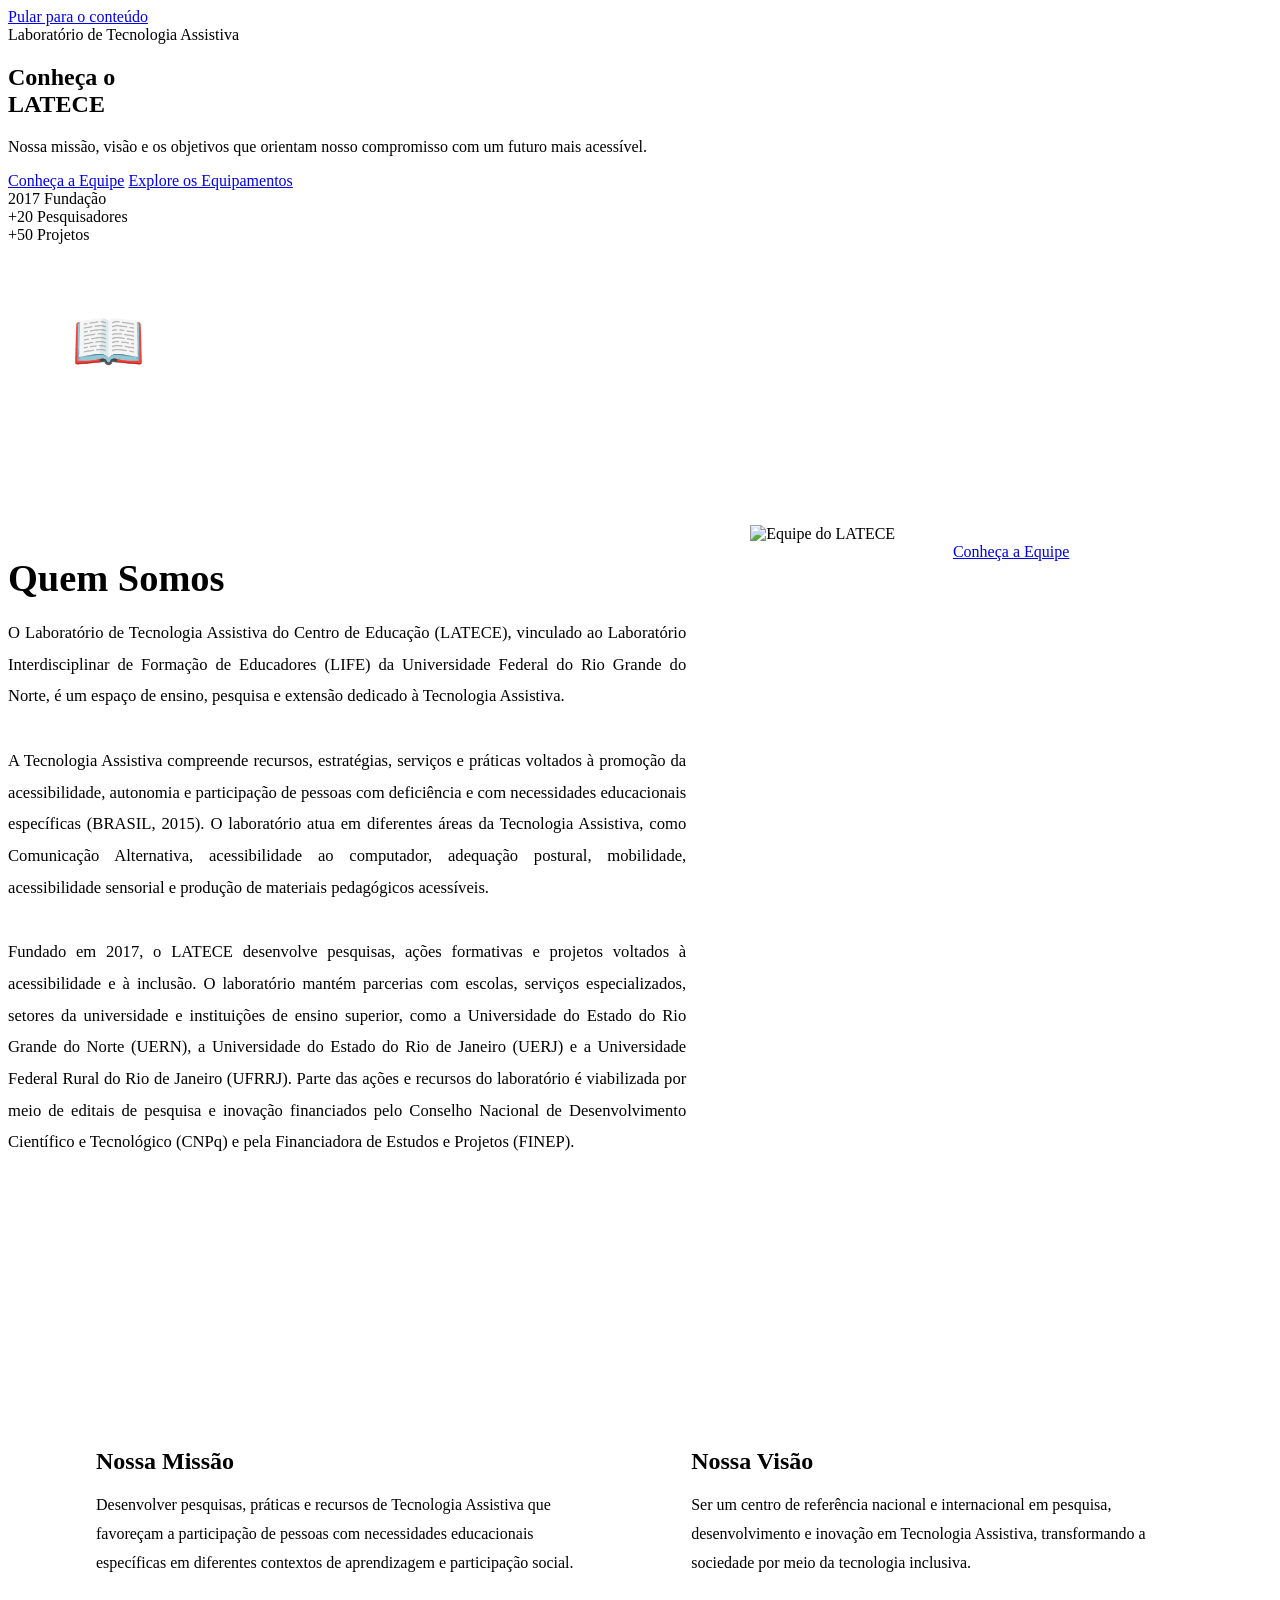
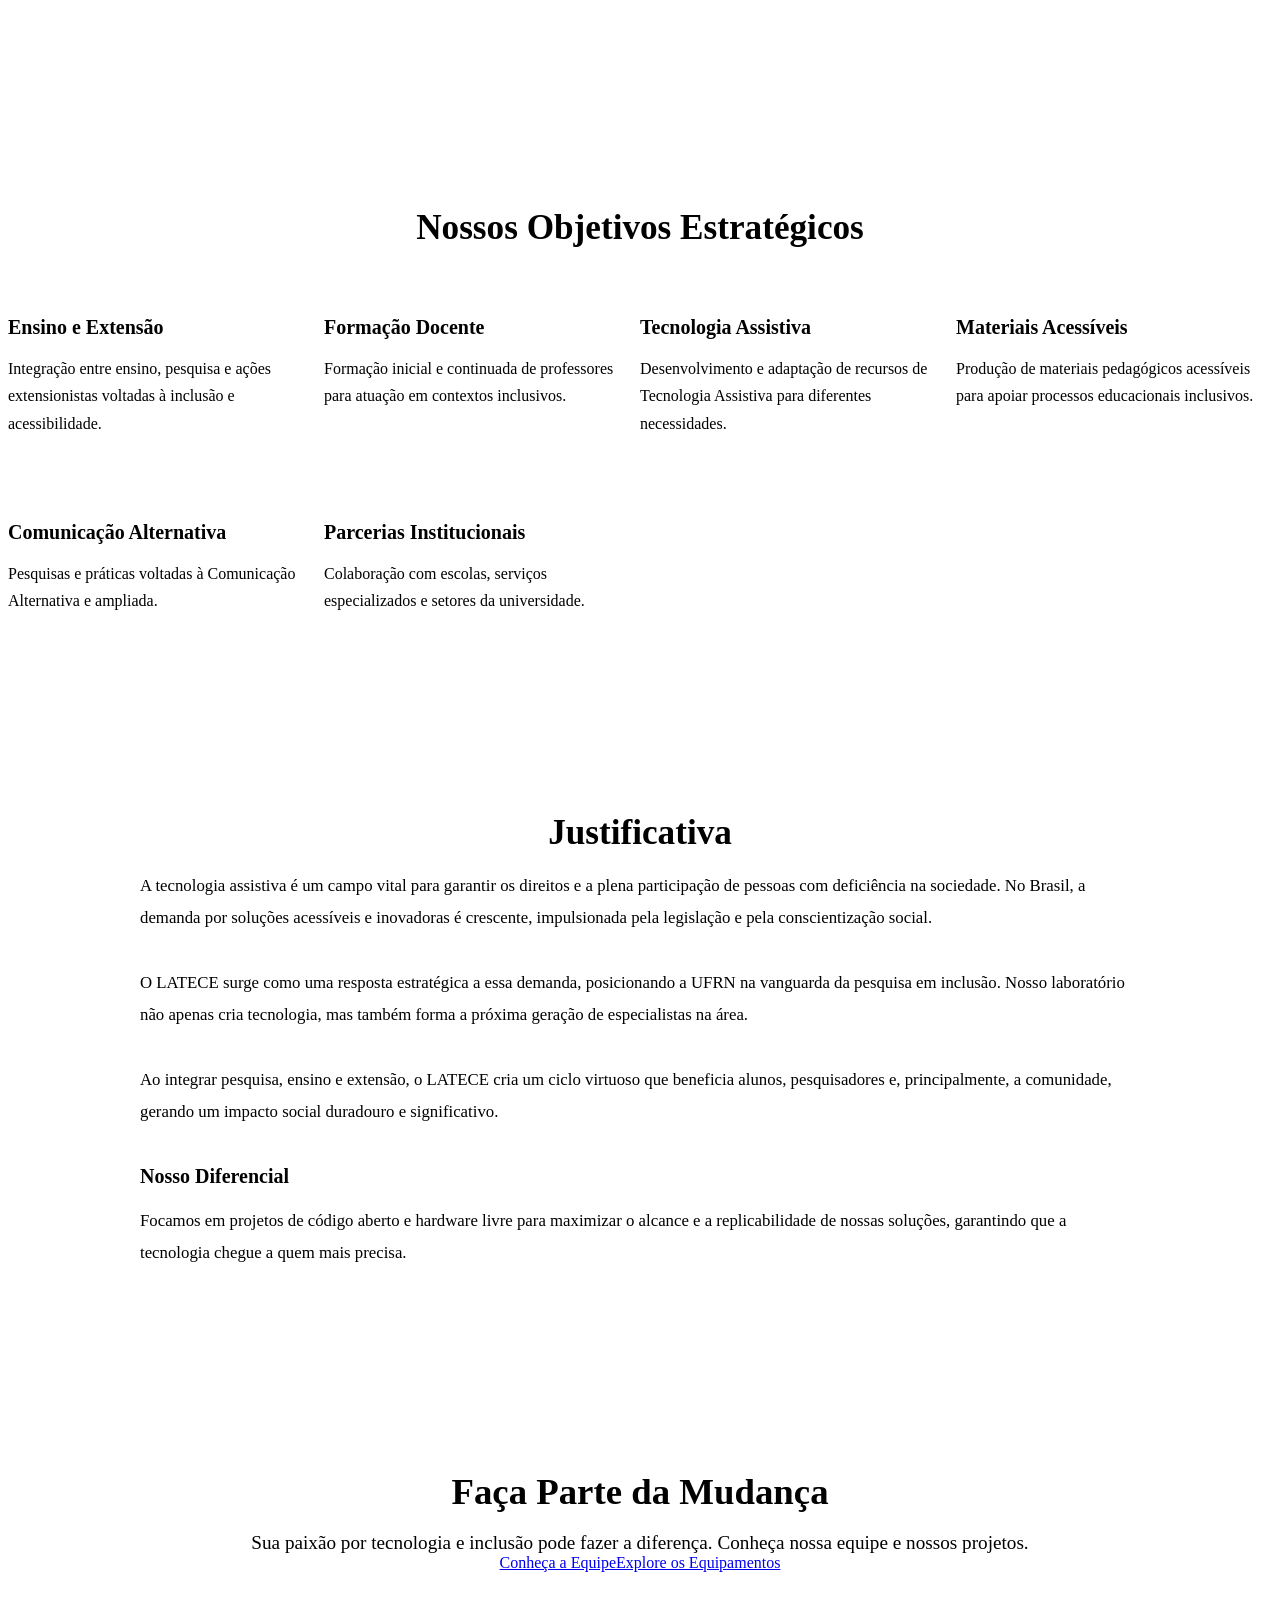
==== about.html @ c3ed992b "Add files via upload" ====
<!DOCTYPE html>
<html lang="pt-BR">
<head>
  <meta charset="UTF-8">
  <meta name="viewport" content="width=device-width, initial-scale=1.0">
  <title>Sobre o LATECE — Laboratório de Tecnologia Assistiva UFRN</title>
  <meta name="description" content="Conheça a missão, visão, objetivos e história do Laboratório de Tecnologia Assistiva do Centro de Educação da UFRN.">
  <link rel="icon" type="image/x-icon" href="./assets/images/logos/favicon.ico">
  
  <link rel="preconnect" href="https://fonts.googleapis.com">
  <link rel="preconnect" href="https://fonts.gstatic.com" crossorigin>
  <link rel="preconnect" href="https://vlibras.gov.br">

  <link rel="stylesheet" href="./css/variables.css">
  <link rel="stylesheet" href="./css/reset.css">
  <link rel="stylesheet" href="./css/base.css">
  <link rel="stylesheet" href="./css/layout.css">
  <link rel="stylesheet" href="./css/utilities.css">
  <link rel="stylesheet" href="./css/components.css">
  <link rel="stylesheet" href="./css/accessibility.css">

  <meta property="og:type" content="website">
  <meta property="og:url" content="https://latece.ufrn.br/about.html">
  <meta property="og:title" content="Sobre o LATECE — Laboratório de Tecnologia Assistiva UFRN">
  <meta property="og:description" content="Conheça a missão, visão e objetivos do Laboratório de Tecnologia Assistiva do Centro de Educação da UFRN.">
  <meta property="og:image" content="https://latece.ufrn.br/assets/images/logos/og-image.jpg">

  <meta name="twitter:card" content="summary_large_image">
  <meta name="twitter:title" content="Sobre o LATECE — Laboratório de Tecnologia Assistiva UFRN">
  <meta name="twitter:description" content="Conheça a missão, visão e objetivos do LATECE.">
  <meta name="twitter:image" content="https://latece.ufrn.br/assets/images/logos/og-image.jpg">

  <link rel="canonical" href="https://latece.ufrn.br/about.html">

  <script src="./js/path.js"></script>

</head>
<body>

  <a href="#main-content" class="skip-link">Pular para o conteúdo</a>

  <div id="app">
    <header id="main-header"></header>

    <main id="main-content">

      <!-- ===== HERO ===== -->
      <section class="hero" aria-label="Sobre o LATECE">
        <div class="container">
          <div class="hero-grid">
            <div class="hero-content" data-aos="fade-up" data-aos-delay="100">
              <div class="hero-badge">Laboratório de Tecnologia Assistiva</div>
              <h1 class="hero-title">
                Conheça o<br>
                <span class="hero-highlight">LATECE</span>
              </h1>
              <p class="hero-subtitle">Nossa missão, visão e os objetivos que orientam nosso compromisso com um futuro mais acessível.</p>
              <div class="hero-actions">
                <a href="./team.html" class="btn btn-primary btn-lg">Conheça a Equipe</a>
                <a href="./equipment.html" class="btn btn-outline btn-lg">Explore os Equipamentos</a>
              </div>
              <div class="hero-stats">
                <div class="stat-item">
                  <span class="stat-number" data-target="2017">2017</span>
                  <span class="stat-label">Fundação</span>
                </div>
                <div class="stat-item">
                  <span class="stat-number" data-target="+20">+20</span>
                  <span class="stat-label">Pesquisadores</span>
                </div>
                <div class="stat-item">
                  <span class="stat-number" data-target="+50">+50</span>
                  <span class="stat-label">Projetos</span>
                </div>
              </div>
            </div>
            <div class="hero-visual" data-aos="fade-up" data-aos-delay="300">
              <div class="hero-circle">
                <div class="hero-illustration">
                  <svg viewBox="0 0 200 200" xmlns="http://www.w3.org/2000/svg" width="200" height="200" role="img" aria-label="Ilustração sobre o LATECE">
                    <circle cx="100" cy="100" r="80" fill="none" stroke="rgba(255,255,255,0.2)" stroke-width="2"/>
                    <circle cx="100" cy="100" r="60" fill="none" stroke="rgba(255,255,255,0.15)" stroke-width="2"/>
                    <circle cx="100" cy="100" r="40" fill="none" stroke="rgba(255,255,255,0.1)" stroke-width="2"/>
                    <text x="100" y="100" text-anchor="middle" dy=".3em" font-size="60" fill="white">📖</text>
                    <circle cx="50" cy="50" r="6" fill="rgba(255,255,255,0.4)">
                      <animate attributeName="opacity" values="0.4;1;0.4" dur="3s" repeatCount="indefinite"/>
                    </circle>
                    <circle cx="150" cy="50" r="4" fill="rgba(255,255,255,0.3)">
                      <animate attributeName="opacity" values="0.3;0.8;0.3" dur="2.5s" repeatCount="indefinite"/>
                    </circle>
                    <circle cx="50" cy="150" r="5" fill="rgba(255,255,255,0.3)">
                      <animate attributeName="opacity" values="0.3;0.9;0.3" dur="3.5s" repeatCount="indefinite"/>
                    </circle>
                    <circle cx="150" cy="150" r="7" fill="rgba(255,255,255,0.4)">
                      <animate attributeName="opacity" values="0.4;1;0.4" dur="2s" repeatCount="indefinite"/>
                    </circle>
                  </svg>
                </div>
              </div>
            </div>
          </div>
        </div>
      </section>

      <!-- ===== QUEM SOMOS ===== -->
      <section class="about-intro section-light" style="padding: clamp(3rem, 6vw, 5rem) 0;">
        <div class="container">
          <div class="about-intro-grid" style="display: grid; grid-template-columns: 1.3fr 1fr; gap: clamp(2rem, 5vw, 5rem); align-items: start;">
            <div class="about-intro-content">
              <h2 style="font-size: clamp(2rem, 3vw, 2.6rem); font-weight: 800; color: var(--color-primary); margin-bottom: var(--spacing-xl);">Quem Somos</h2>
              <div style="display: flex; flex-direction: column; gap: var(--spacing-lg);">
                <p style="font-size: clamp(1rem, 1.3vw, 1.12rem); line-height: 1.9; color: var(--color-primary); text-align: justify;">
                  O Laboratório de Tecnologia Assistiva do Centro de Educação (LATECE), vinculado ao Laboratório Interdisciplinar de Formação de Educadores (LIFE) da Universidade Federal do Rio Grande do Norte, é um espaço de ensino, pesquisa e extensão dedicado à Tecnologia Assistiva.
                </p>
                <p style="font-size: clamp(1rem, 1.3vw, 1.12rem); line-height: 1.9; color: var(--color-primary); text-align: justify;">
                  A Tecnologia Assistiva compreende recursos, estratégias, serviços e práticas voltados à promoção da acessibilidade, autonomia e participação de pessoas com deficiência e com necessidades educacionais específicas (BRASIL, 2015). O laboratório atua em diferentes áreas da Tecnologia Assistiva, como Comunicação Alternativa, acessibilidade ao computador, adequação postural, mobilidade, acessibilidade sensorial e produção de materiais pedagógicos acessíveis.
                </p>
                <p style="font-size: clamp(1rem, 1.3vw, 1.12rem); line-height: 1.9; color: var(--color-primary); text-align: justify;">
                  Fundado em 2017, o LATECE desenvolve pesquisas, ações formativas e projetos voltados à acessibilidade e à inclusão. O laboratório mantém parcerias com escolas, serviços especializados, setores da universidade e instituições de ensino superior, como a Universidade do Estado do Rio Grande do Norte (UERN), a Universidade do Estado do Rio de Janeiro (UERJ) e a Universidade Federal Rural do Rio de Janeiro (UFRRJ). Parte das ações e recursos do laboratório é viabilizada por meio de editais de pesquisa e inovação financiados pelo Conselho Nacional de Desenvolvimento Científico e Tecnológico (CNPq) e pela Financiadora de Estudos e Projetos (FINEP).
                </p>
              </div>
            </div>
            <div class="about-intro-side" style="display: flex; flex-direction: column; align-items: center; gap: var(--spacing-lg);">
              <div style="width: 100%; border-radius: var(--radius-lg); overflow: hidden; box-shadow: var(--shadow-xl);">
                <img src="./assets/images/illustrations/testinho.jpg" alt="Equipe do LATECE" style="width: 100%; height: auto; display: block;">
              </div>
              <a href="./team.html" class="btn btn-primary btn-lg" style="width: 100%; max-width: 230px; text-align: center;">Conheça a Equipe</a>
            </div>
          </div>
        </div>
      </section>

      <!-- ===== MISSÃO E VISÃO ===== -->
      <section style="padding: clamp(3rem, 6vw, 5rem) 0; background: var(--bg-section-gradient-subtle);">
        <div class="container">
          <div style="max-width: 72rem; margin: 0 auto; display: grid; grid-template-columns: repeat(auto-fit, minmax(320px, 1fr)); gap: clamp(1.5rem, 3vw, 3rem);">
            <div class="card" style="padding: clamp(1.5rem, 3vw, 2rem);">
              <div style="width: 4rem; height: 4rem; background: var(--color-orange-red); border-radius: var(--radius-full); margin-bottom: var(--spacing-lg);"></div>
              <h3 style="font-size: 1.5rem; font-weight: 700; color: var(--color-primary); margin-bottom: var(--spacing-md);">Nossa Missão</h3>
              <p style="color: var(--color-gray-700); line-height: 1.8;">Desenvolver pesquisas, práticas e recursos de Tecnologia Assistiva que favoreçam a participação de pessoas com necessidades educacionais específicas em diferentes contextos de aprendizagem e participação social.</p>
            </div>
            <div class="card" style="padding: clamp(1.5rem, 3vw, 2rem);">
              <div style="width: 4rem; height: 4rem; background: var(--color-green); border-radius: var(--radius-full); margin-bottom: var(--spacing-lg);"></div>
              <h3 style="font-size: 1.5rem; font-weight: 700; color: var(--color-primary); margin-bottom: var(--spacing-md);">Nossa Visão</h3>
              <p style="color: var(--color-gray-700); line-height: 1.8;">Ser um centro de referência nacional e internacional em pesquisa, desenvolvimento e inovação em Tecnologia Assistiva, transformando a sociedade por meio da tecnologia inclusiva.</p>
            </div>
          </div>
        </div>
      </section>

      <!-- ===== OBJETIVOS ===== -->
      <section style="padding: clamp(3rem, 6vw, 5rem) 0; background: var(--color-white);">
        <div class="container">
          <h2 style="text-align: center; font-size: clamp(1.8rem, 3vw, 2.2rem); font-weight: 700; color: var(--color-primary); margin-bottom: var(--spacing-2xl); position: relative;">Nossos Objetivos Estratégicos</h2>
          <div style="display: grid; grid-template-columns: repeat(auto-fit, minmax(280px, 1fr)); gap: var(--spacing-xl);">
            <div class="card" style="padding: var(--spacing-lg);">
              <div style="width: 3rem; height: 3rem; background: var(--color-olive-green); border-radius: var(--radius-md); margin-bottom: var(--spacing-md);"></div>
              <h3 style="font-size: 1.25rem; font-weight: 600; color: var(--color-primary); margin-bottom: var(--spacing-sm);">Ensino e Extensão</h3>
              <p style="color: var(--color-gray-700); line-height: 1.7;">Integração entre ensino, pesquisa e ações extensionistas voltadas à inclusão e acessibilidade.</p>
            </div>
            <div class="card" style="padding: var(--spacing-lg);">
              <div style="width: 3rem; height: 3rem; background: var(--color-mustard); border-radius: var(--radius-md); margin-bottom: var(--spacing-md);"></div>
              <h3 style="font-size: 1.25rem; font-weight: 600; color: var(--color-primary); margin-bottom: var(--spacing-sm);">Formação Docente</h3>
              <p style="color: var(--color-gray-700); line-height: 1.7;">Formação inicial e continuada de professores para atuação em contextos inclusivos.</p>
            </div>
            <div class="card" style="padding: var(--spacing-lg);">
              <div style="width: 3rem; height: 3rem; background: var(--color-terracotta); border-radius: var(--radius-md); margin-bottom: var(--spacing-md);"></div>
              <h3 style="font-size: 1.25rem; font-weight: 600; color: var(--color-primary); margin-bottom: var(--spacing-sm);">Tecnologia Assistiva</h3>
              <p style="color: var(--color-gray-700); line-height: 1.7;">Desenvolvimento e adaptação de recursos de Tecnologia Assistiva para diferentes necessidades.</p>
            </div>
            <div class="card" style="padding: var(--spacing-lg);">
              <div style="width: 3rem; height: 3rem; background: var(--color-dark-aqua); border-radius: var(--radius-md); margin-bottom: var(--spacing-md);"></div>
              <h3 style="font-size: 1.25rem; font-weight: 600; color: var(--color-primary); margin-bottom: var(--spacing-sm);">Materiais Acessíveis</h3>
              <p style="color: var(--color-gray-700); line-height: 1.7;">Produção de materiais pedagógicos acessíveis para apoiar processos educacionais inclusivos.</p>
            </div>
            <div class="card" style="padding: var(--spacing-lg);">
              <div style="width: 3rem; height: 3rem; background: var(--color-purple-500); border-radius: var(--radius-md); margin-bottom: var(--spacing-md);"></div>
              <h3 style="font-size: 1.25rem; font-weight: 600; color: var(--color-primary); margin-bottom: var(--spacing-sm);">Comunicação Alternativa</h3>
              <p style="color: var(--color-gray-700); line-height: 1.7;">Pesquisas e práticas voltadas à Comunicação Alternativa e ampliada.</p>
            </div>
            <div class="card" style="padding: var(--spacing-lg);">
              <div style="width: 3rem; height: 3rem; background: var(--color-burnt-orange); border-radius: var(--radius-md); margin-bottom: var(--spacing-md);"></div>
              <h3 style="font-size: 1.25rem; font-weight: 600; color: var(--color-primary); margin-bottom: var(--spacing-sm);">Parcerias Institucionais</h3>
              <p style="color: var(--color-gray-700); line-height: 1.7;">Colaboração com escolas, serviços especializados e setores da universidade.</p>
            </div>
          </div>
        </div>
      </section>

      <!-- ===== JUSTIFICATIVA ===== -->
      <section style="padding: clamp(3rem, 6vw, 5rem) 0; background: var(--bg-section-gradient-primary-soft);">
        <div class="container">
          <div style="max-width: 1000px; margin: 0 auto;">
            <h2 style="text-align: center; font-size: clamp(1.8rem, 3vw, 2.2rem); font-weight: 700; color: var(--color-primary); margin-bottom: var(--spacing-2xl);">Justificativa</h2>
            <div style="display: flex; flex-direction: column; gap: var(--spacing-lg);">
              <p style="font-size: 1.05rem; line-height: 1.9; color: var(--color-gray-700);">A tecnologia assistiva é um campo vital para garantir os direitos e a plena participação de pessoas com deficiência na sociedade. No Brasil, a demanda por soluções acessíveis e inovadoras é crescente, impulsionada pela legislação e pela conscientização social.</p>
              <p style="font-size: 1.05rem; line-height: 1.9; color: var(--color-gray-700);">O LATECE surge como uma resposta estratégica a essa demanda, posicionando a UFRN na vanguarda da pesquisa em inclusão. Nosso laboratório não apenas cria tecnologia, mas também forma a próxima geração de especialistas na área.</p>
              <p style="font-size: 1.05rem; line-height: 1.9; color: var(--color-gray-700);">Ao integrar pesquisa, ensino e extensão, o LATECE cria um ciclo virtuoso que beneficia alunos, pesquisadores e, principalmente, a comunidade, gerando um impacto social duradouro e significativo.</p>
            </div>
            <div style="margin-top: var(--spacing-xl); padding: var(--spacing-lg); border-left: 4px solid var(--color-primary); background: var(--color-gray-100); border-radius: var(--radius-md);">
              <p style="font-weight: 900; color: var(--color-primary); font-size: 1.25rem; margin-bottom: var(--spacing-sm);">Nosso Diferencial</p>
              <p style="font-size: 1.05rem; line-height: 1.9; color: var(--color-gray-700);">Focamos em projetos de código aberto e hardware livre para maximizar o alcance e a replicabilidade de nossas soluções, garantindo que a tecnologia chegue a quem mais precisa.</p>
            </div>
          </div>
        </div>
      </section>

      <!-- ===== CTA ===== -->
      <section class="hero" style="padding: clamp(3rem, 6vw, 5rem) 0; text-align: center; background: var(--color-hero-bg);">
        <div class="container">
          <h2 style="font-size: clamp(1.8rem, 3vw, 2.3rem); color: var(--color-hero-text); font-weight: 700; margin-bottom: var(--spacing-lg);">Faça Parte da Mudança</h2>
          <p style="font-size: clamp(1rem, 1.5vw, 1.2rem); margin-bottom: var(--spacing-xl); color: var(--color-hero-text-muted);">Sua paixão por tecnologia e inclusão pode fazer a diferença. Conheça nossa equipe e nossos projetos.</p>
          <div style="display: flex; flex-wrap: wrap; justify-content: center; gap: var(--spacing-md);">
            <a href="./team.html" class="btn btn-secondary btn-lg">Conheça a Equipe</a>
            <a href="./equipment.html" class="btn btn-outline btn-lg">Explore os Equipamentos</a>
          </div>
        </div>
      </section>

    </main>

    <footer id="main-footer"></footer>
  </div>

  <script type="module" src="./js/main.js"></script>
</body>
</html>
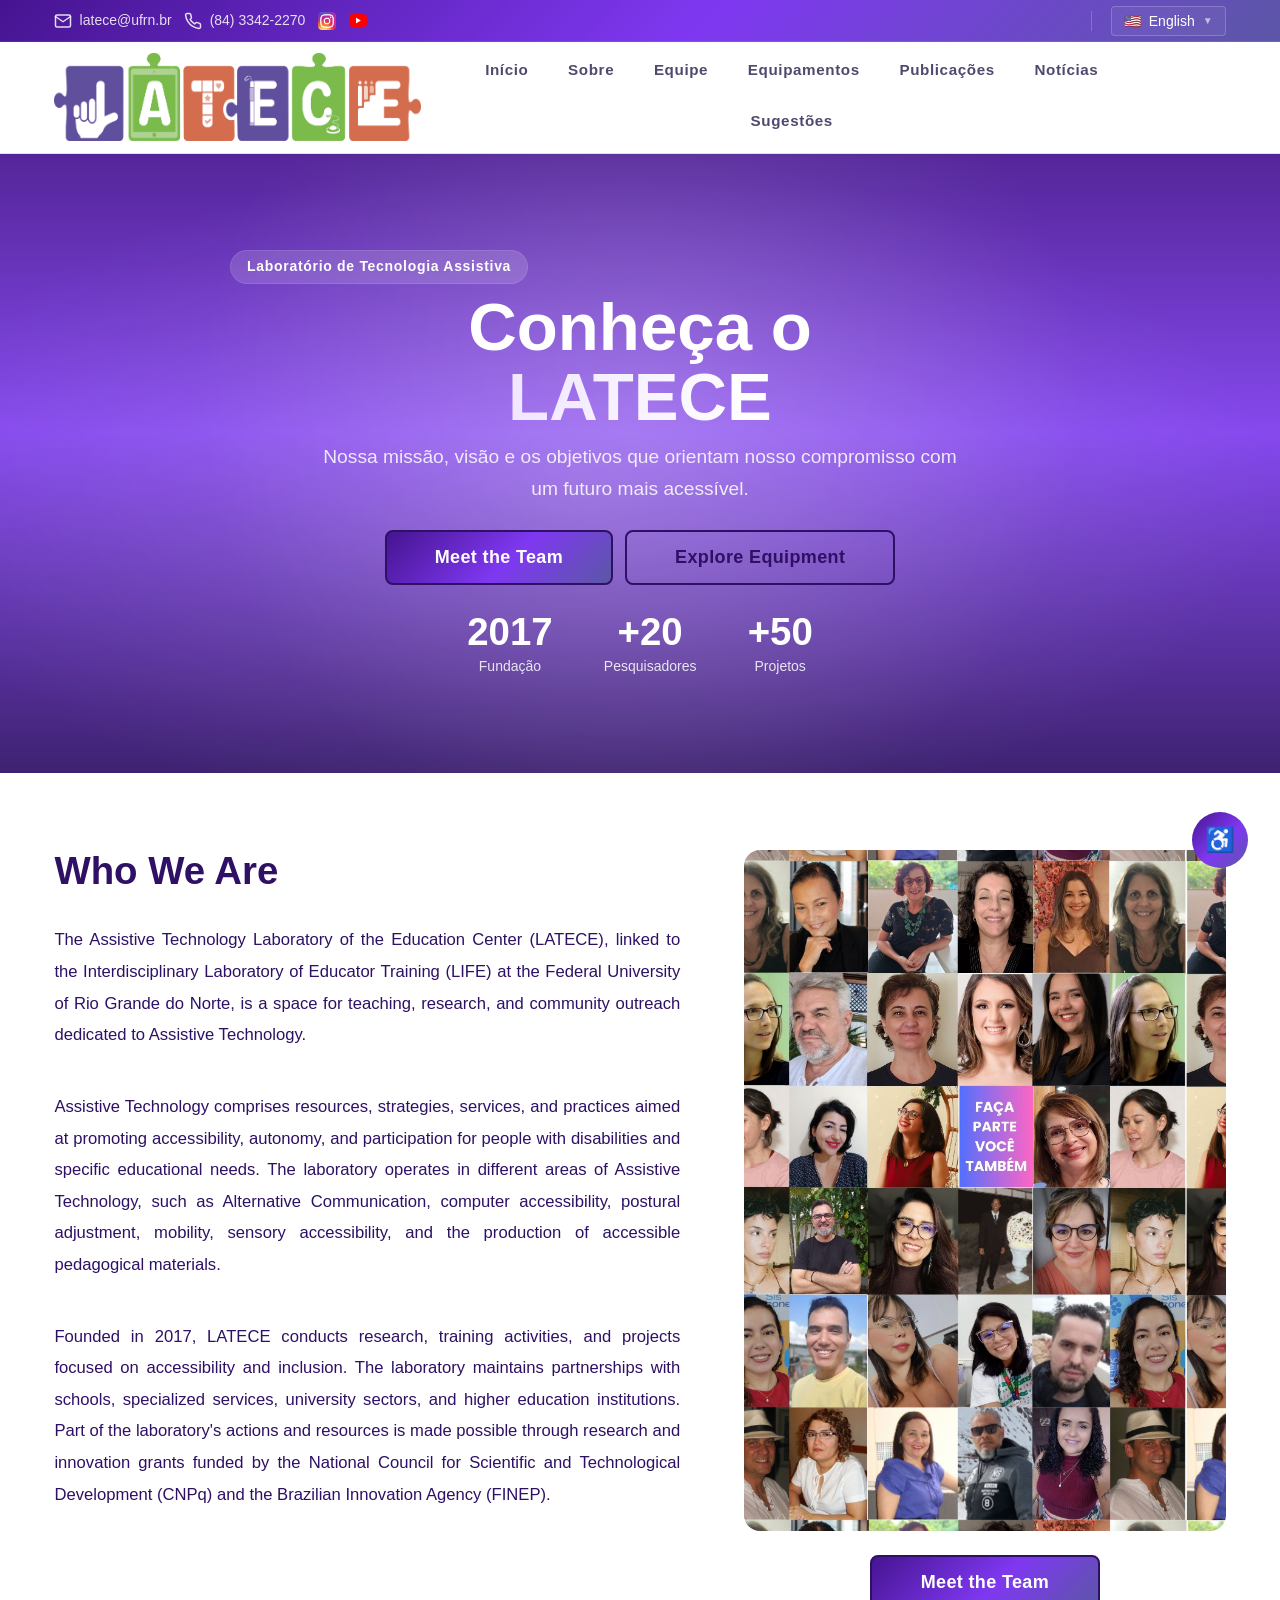
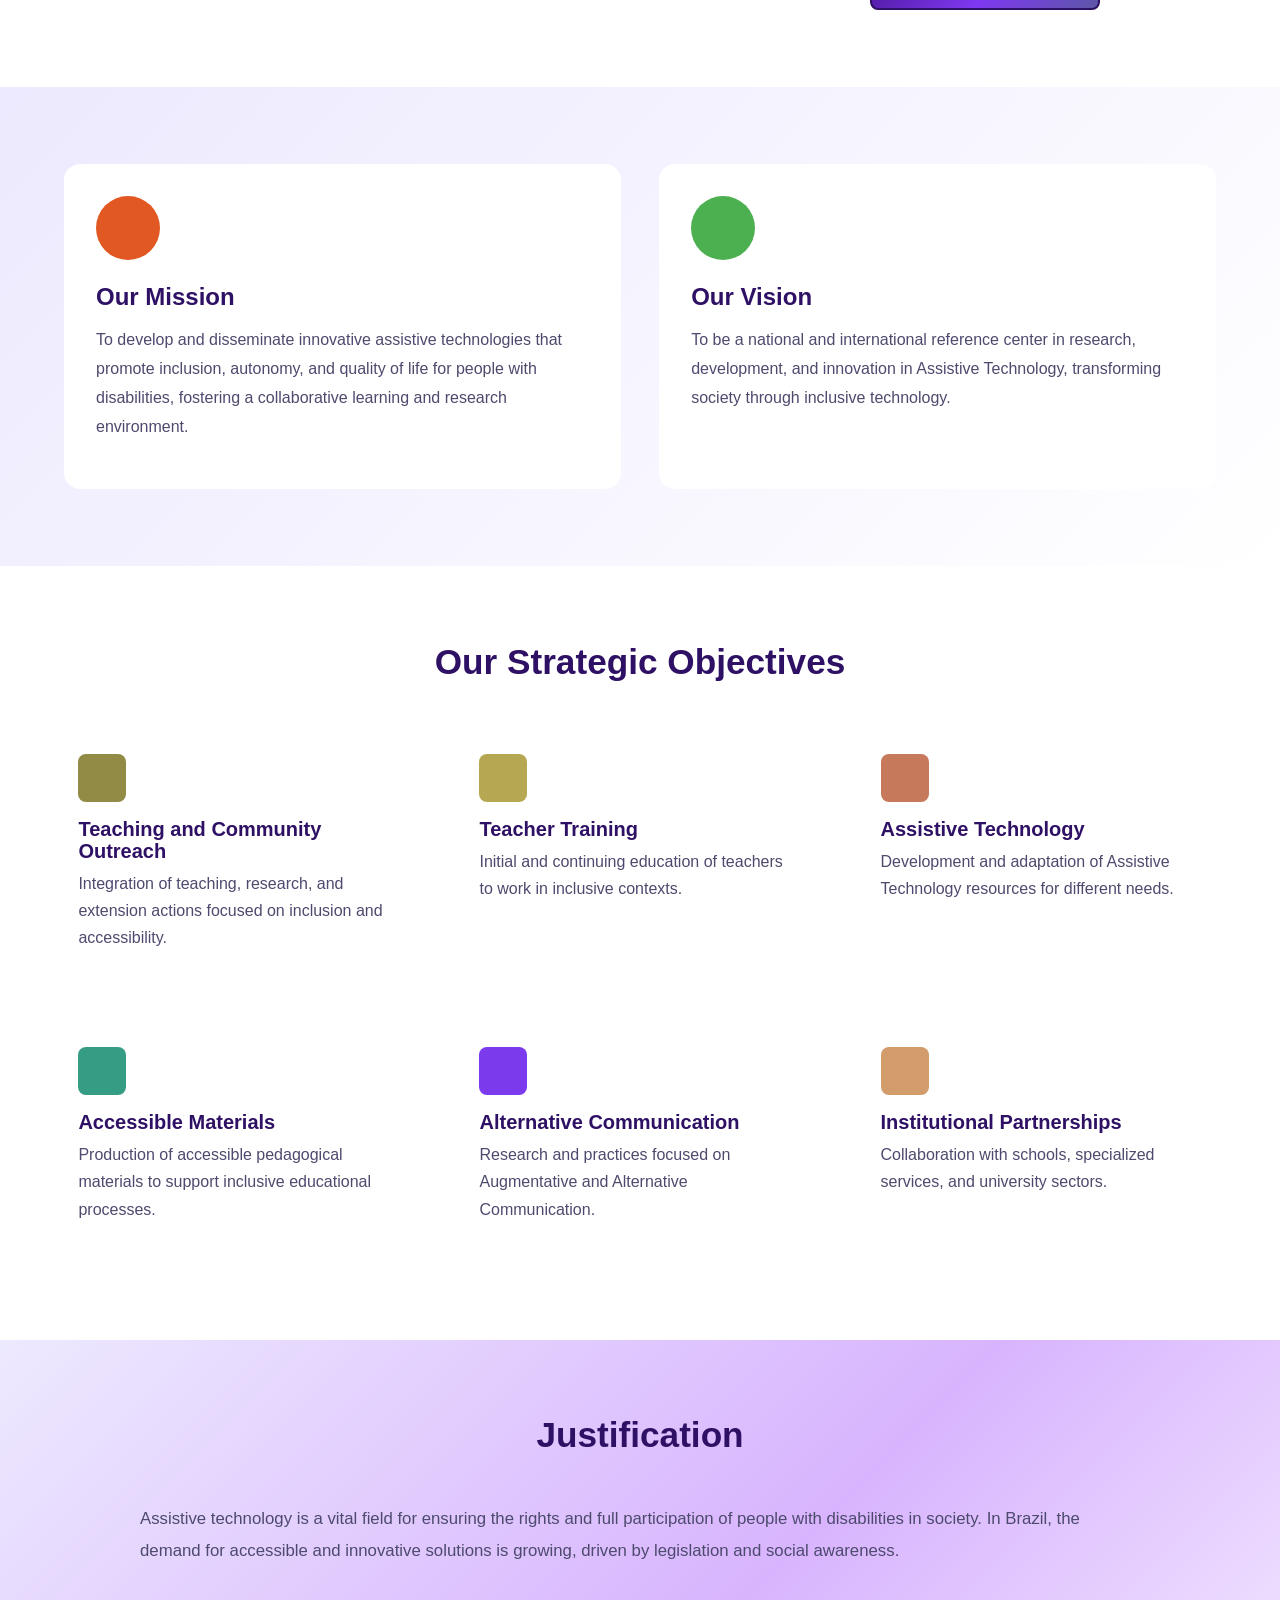
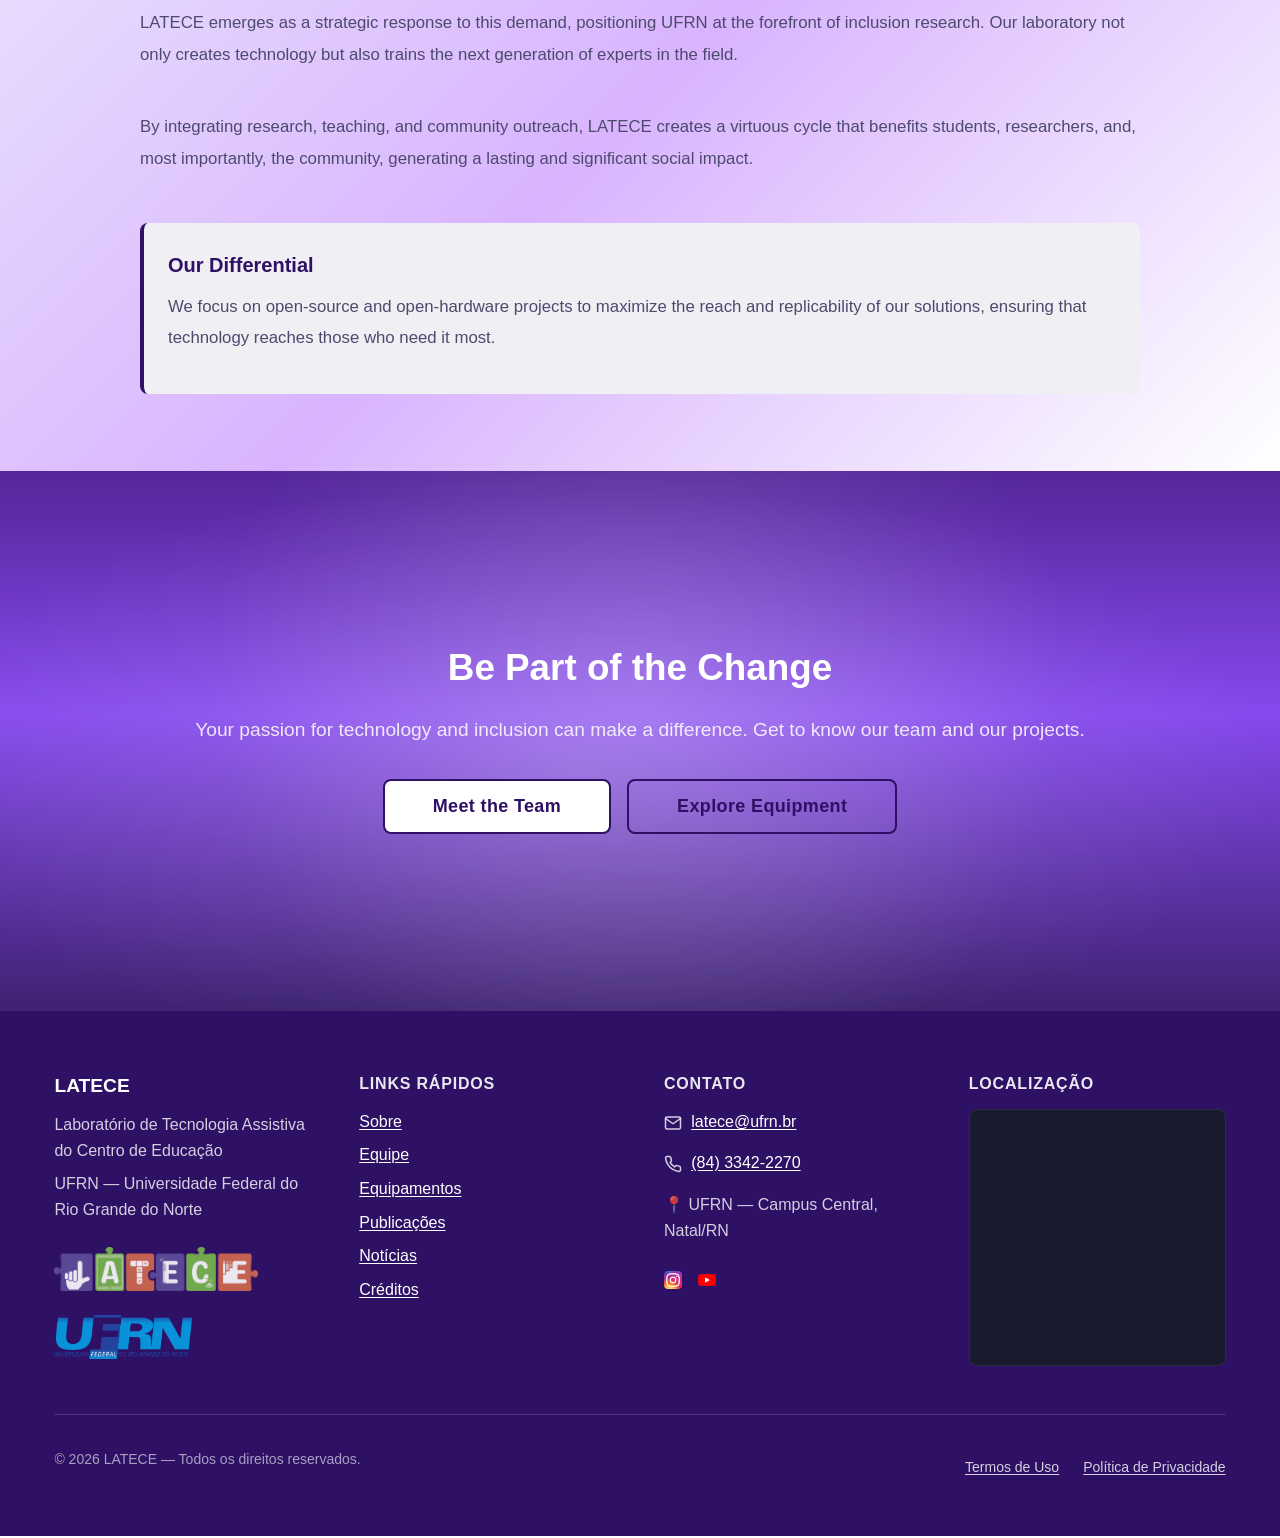
==== commit 8f698063: "Update about.html" ====
--- a/about.html
+++ b/about.html
@@ -3,7 +3,7 @@
 <head>
   <meta charset="UTF-8">
   <meta name="viewport" content="width=device-width, initial-scale=1.0">
-  <title>Sobre o LATECE — Laboratório de Tecnologia Assistiva UFRN</title>
+  <title data-i18n="about.title">Sobre o LATECE — Laboratório de Tecnologia Assistiva UFRN</title>
   <meta name="description" content="Conheça a missão, visão, objetivos e história do Laboratório de Tecnologia Assistiva do Centro de Educação da UFRN.">
   <link rel="icon" type="image/x-icon" href="./assets/images/logos/favicon.ico">
   
@@ -33,7 +33,6 @@
   <link rel="canonical" href="https://latece.ufrn.br/about.html">
 
   <script src="./js/path.js"></script>
-
 </head>
 <body>
 
@@ -49,28 +48,28 @@
         <div class="container">
           <div class="hero-grid">
             <div class="hero-content" data-aos="fade-up" data-aos-delay="100">
-              <div class="hero-badge">Laboratório de Tecnologia Assistiva</div>
+              <div class="hero-badge" data-i18n="about.heroBadge">Laboratório de Tecnologia Assistiva</div>
               <h1 class="hero-title">
-                Conheça o<br>
-                <span class="hero-highlight">LATECE</span>
+                <span data-i18n="about.heroTitle1">Conheça o</span><br>
+                <span class="hero-highlight" data-i18n="about.heroTitle2">LATECE</span>
               </h1>
-              <p class="hero-subtitle">Nossa missão, visão e os objetivos que orientam nosso compromisso com um futuro mais acessível.</p>
+              <p class="hero-subtitle" data-i18n="about.heroSubtitle">Nossa missão, visão e os objetivos que orientam nosso compromisso com um futuro mais acessível.</p>
               <div class="hero-actions">
-                <a href="./team.html" class="btn btn-primary btn-lg">Conheça a Equipe</a>
-                <a href="./equipment.html" class="btn btn-outline btn-lg">Explore os Equipamentos</a>
+                <a href="./team.html" class="btn btn-primary btn-lg" data-i18n="about.meetTeam">Conheça a Equipe</a>
+                <a href="./equipment.html" class="btn btn-outline btn-lg" data-i18n="about.exploreEquipment">Explore os Equipamentos</a>
               </div>
               <div class="hero-stats">
                 <div class="stat-item">
                   <span class="stat-number" data-target="2017">2017</span>
-                  <span class="stat-label">Fundação</span>
+                  <span class="stat-label" data-i18n="home.foundation">Fundação</span>
                 </div>
                 <div class="stat-item">
                   <span class="stat-number" data-target="+20">+20</span>
-                  <span class="stat-label">Pesquisadores</span>
+                  <span class="stat-label" data-i18n="home.researchers">Pesquisadores</span>
                 </div>
                 <div class="stat-item">
                   <span class="stat-number" data-target="+50">+50</span>
-                  <span class="stat-label">Projetos</span>
+                  <span class="stat-label" data-i18n="home.projects">Projetos</span>
                 </div>
               </div>
             </div>
@@ -107,15 +106,15 @@
         <div class="container">
           <div class="about-intro-grid" style="display: grid; grid-template-columns: 1.3fr 1fr; gap: clamp(2rem, 5vw, 5rem); align-items: start;">
             <div class="about-intro-content">
-              <h2 style="font-size: clamp(2rem, 3vw, 2.6rem); font-weight: 800; color: var(--color-primary); margin-bottom: var(--spacing-xl);">Quem Somos</h2>
+              <h2 style="font-size: clamp(2rem, 3vw, 2.6rem); font-weight: 800; color: var(--color-primary); margin-bottom: var(--spacing-xl);" data-i18n="about.whoWeAre">Quem Somos</h2>
               <div style="display: flex; flex-direction: column; gap: var(--spacing-lg);">
-                <p style="font-size: clamp(1rem, 1.3vw, 1.12rem); line-height: 1.9; color: var(--color-primary); text-align: justify;">
+                <p style="font-size: clamp(1rem, 1.3vw, 1.12rem); line-height: 1.9; color: var(--color-primary); text-align: justify;" data-i18n="about.whoWeAreText1">
                   O Laboratório de Tecnologia Assistiva do Centro de Educação (LATECE), vinculado ao Laboratório Interdisciplinar de Formação de Educadores (LIFE) da Universidade Federal do Rio Grande do Norte, é um espaço de ensino, pesquisa e extensão dedicado à Tecnologia Assistiva.
                 </p>
-                <p style="font-size: clamp(1rem, 1.3vw, 1.12rem); line-height: 1.9; color: var(--color-primary); text-align: justify;">
+                <p style="font-size: clamp(1rem, 1.3vw, 1.12rem); line-height: 1.9; color: var(--color-primary); text-align: justify;" data-i18n="about.whoWeAreText2">
                   A Tecnologia Assistiva compreende recursos, estratégias, serviços e práticas voltados à promoção da acessibilidade, autonomia e participação de pessoas com deficiência e com necessidades educacionais específicas (BRASIL, 2015). O laboratório atua em diferentes áreas da Tecnologia Assistiva, como Comunicação Alternativa, acessibilidade ao computador, adequação postural, mobilidade, acessibilidade sensorial e produção de materiais pedagógicos acessíveis.
                 </p>
-                <p style="font-size: clamp(1rem, 1.3vw, 1.12rem); line-height: 1.9; color: var(--color-primary); text-align: justify;">
+                <p style="font-size: clamp(1rem, 1.3vw, 1.12rem); line-height: 1.9; color: var(--color-primary); text-align: justify;" data-i18n="about.whoWeAreText3">
                   Fundado em 2017, o LATECE desenvolve pesquisas, ações formativas e projetos voltados à acessibilidade e à inclusão. O laboratório mantém parcerias com escolas, serviços especializados, setores da universidade e instituições de ensino superior, como a Universidade do Estado do Rio Grande do Norte (UERN), a Universidade do Estado do Rio de Janeiro (UERJ) e a Universidade Federal Rural do Rio de Janeiro (UFRRJ). Parte das ações e recursos do laboratório é viabilizada por meio de editais de pesquisa e inovação financiados pelo Conselho Nacional de Desenvolvimento Científico e Tecnológico (CNPq) e pela Financiadora de Estudos e Projetos (FINEP).
                 </p>
               </div>
@@ -124,7 +123,7 @@
               <div style="width: 100%; border-radius: var(--radius-lg); overflow: hidden; box-shadow: var(--shadow-xl);">
                 <img src="./assets/images/illustrations/testinho.jpg" alt="Equipe do LATECE" style="width: 100%; height: auto; display: block;">
               </div>
-              <a href="./team.html" class="btn btn-primary btn-lg" style="width: 100%; max-width: 230px; text-align: center;">Conheça a Equipe</a>
+              <a href="./team.html" class="btn btn-primary btn-lg" style="width: 100%; max-width: 230px; text-align: center;" data-i18n="about.meetTeam">Conheça a Equipe</a>
             </div>
           </div>
         </div>
@@ -136,13 +135,13 @@
           <div style="max-width: 72rem; margin: 0 auto; display: grid; grid-template-columns: repeat(auto-fit, minmax(320px, 1fr)); gap: clamp(1.5rem, 3vw, 3rem);">
             <div class="card" style="padding: clamp(1.5rem, 3vw, 2rem);">
               <div style="width: 4rem; height: 4rem; background: var(--color-orange-red); border-radius: var(--radius-full); margin-bottom: var(--spacing-lg);"></div>
-              <h3 style="font-size: 1.5rem; font-weight: 700; color: var(--color-primary); margin-bottom: var(--spacing-md);">Nossa Missão</h3>
-              <p style="color: var(--color-gray-700); line-height: 1.8;">Desenvolver pesquisas, práticas e recursos de Tecnologia Assistiva que favoreçam a participação de pessoas com necessidades educacionais específicas em diferentes contextos de aprendizagem e participação social.</p>
+              <h3 style="font-size: 1.5rem; font-weight: 700; color: var(--color-primary); margin-bottom: var(--spacing-md);" data-i18n="about.mission">Nossa Missão</h3>
+              <p style="color: var(--color-gray-700); line-height: 1.8;" data-i18n="about.missionText">Desenvolver pesquisas, práticas e recursos de Tecnologia Assistiva que favoreçam a participação de pessoas com necessidades educacionais específicas em diferentes contextos de aprendizagem e participação social.</p>
             </div>
             <div class="card" style="padding: clamp(1.5rem, 3vw, 2rem);">
               <div style="width: 4rem; height: 4rem; background: var(--color-green); border-radius: var(--radius-full); margin-bottom: var(--spacing-lg);"></div>
-              <h3 style="font-size: 1.5rem; font-weight: 700; color: var(--color-primary); margin-bottom: var(--spacing-md);">Nossa Visão</h3>
-              <p style="color: var(--color-gray-700); line-height: 1.8;">Ser um centro de referência nacional e internacional em pesquisa, desenvolvimento e inovação em Tecnologia Assistiva, transformando a sociedade por meio da tecnologia inclusiva.</p>
+              <h3 style="font-size: 1.5rem; font-weight: 700; color: var(--color-primary); margin-bottom: var(--spacing-md);" data-i18n="about.vision">Nossa Visão</h3>
+              <p style="color: var(--color-gray-700); line-height: 1.8;" data-i18n="about.visionText">Ser um centro de referência nacional e internacional em pesquisa, desenvolvimento e inovação em Tecnologia Assistiva, transformando a sociedade por meio da tecnologia inclusiva.</p>
             </div>
           </div>
         </div>
@@ -151,37 +150,37 @@
       <!-- ===== OBJETIVOS ===== -->
       <section style="padding: clamp(3rem, 6vw, 5rem) 0; background: var(--color-white);">
         <div class="container">
-          <h2 style="text-align: center; font-size: clamp(1.8rem, 3vw, 2.2rem); font-weight: 700; color: var(--color-primary); margin-bottom: var(--spacing-2xl); position: relative;">Nossos Objetivos Estratégicos</h2>
+          <h2 style="text-align: center; font-size: clamp(1.8rem, 3vw, 2.2rem); font-weight: 700; color: var(--color-primary); margin-bottom: var(--spacing-2xl); position: relative;" data-i18n="about.objectives">Nossos Objetivos Estratégicos</h2>
           <div style="display: grid; grid-template-columns: repeat(auto-fit, minmax(280px, 1fr)); gap: var(--spacing-xl);">
             <div class="card" style="padding: var(--spacing-lg);">
               <div style="width: 3rem; height: 3rem; background: var(--color-olive-green); border-radius: var(--radius-md); margin-bottom: var(--spacing-md);"></div>
-              <h3 style="font-size: 1.25rem; font-weight: 600; color: var(--color-primary); margin-bottom: var(--spacing-sm);">Ensino e Extensão</h3>
-              <p style="color: var(--color-gray-700); line-height: 1.7;">Integração entre ensino, pesquisa e ações extensionistas voltadas à inclusão e acessibilidade.</p>
+              <h3 style="font-size: 1.25rem; font-weight: 600; color: var(--color-primary); margin-bottom: var(--spacing-sm);" data-i18n="about.teaching">Ensino e Extensão</h3>
+              <p style="color: var(--color-gray-700); line-height: 1.7;" data-i18n="about.teachingText">Integração entre ensino, pesquisa e ações extensionistas voltadas à inclusão e acessibilidade.</p>
             </div>
             <div class="card" style="padding: var(--spacing-lg);">
               <div style="width: 3rem; height: 3rem; background: var(--color-mustard); border-radius: var(--radius-md); margin-bottom: var(--spacing-md);"></div>
-              <h3 style="font-size: 1.25rem; font-weight: 600; color: var(--color-primary); margin-bottom: var(--spacing-sm);">Formação Docente</h3>
-              <p style="color: var(--color-gray-700); line-height: 1.7;">Formação inicial e continuada de professores para atuação em contextos inclusivos.</p>
+              <h3 style="font-size: 1.25rem; font-weight: 600; color: var(--color-primary); margin-bottom: var(--spacing-sm);" data-i18n="about.training">Formação Docente</h3>
+              <p style="color: var(--color-gray-700); line-height: 1.7;" data-i18n="about.trainingText">Formação inicial e continuada de professores para atuação em contextos inclusivos.</p>
             </div>
             <div class="card" style="padding: var(--spacing-lg);">
               <div style="width: 3rem; height: 3rem; background: var(--color-terracotta); border-radius: var(--radius-md); margin-bottom: var(--spacing-md);"></div>
-              <h3 style="font-size: 1.25rem; font-weight: 600; color: var(--color-primary); margin-bottom: var(--spacing-sm);">Tecnologia Assistiva</h3>
-              <p style="color: var(--color-gray-700); line-height: 1.7;">Desenvolvimento e adaptação de recursos de Tecnologia Assistiva para diferentes necessidades.</p>
+              <h3 style="font-size: 1.25rem; font-weight: 600; color: var(--color-primary); margin-bottom: var(--spacing-sm);" data-i18n="about.assistive">Tecnologia Assistiva</h3>
+              <p style="color: var(--color-gray-700); line-height: 1.7;" data-i18n="about.assistiveText">Desenvolvimento e adaptação de recursos de Tecnologia Assistiva para diferentes necessidades.</p>
             </div>
             <div class="card" style="padding: var(--spacing-lg);">
               <div style="width: 3rem; height: 3rem; background: var(--color-dark-aqua); border-radius: var(--radius-md); margin-bottom: var(--spacing-md);"></div>
-              <h3 style="font-size: 1.25rem; font-weight: 600; color: var(--color-primary); margin-bottom: var(--spacing-sm);">Materiais Acessíveis</h3>
-              <p style="color: var(--color-gray-700); line-height: 1.7;">Produção de materiais pedagógicos acessíveis para apoiar processos educacionais inclusivos.</p>
+              <h3 style="font-size: 1.25rem; font-weight: 600; color: var(--color-primary); margin-bottom: var(--spacing-sm);" data-i18n="about.materials">Materiais Acessíveis</h3>
+              <p style="color: var(--color-gray-700); line-height: 1.7;" data-i18n="about.materialsText">Produção de materiais pedagógicos acessíveis para apoiar processos educacionais inclusivos.</p>
             </div>
             <div class="card" style="padding: var(--spacing-lg);">
               <div style="width: 3rem; height: 3rem; background: var(--color-purple-500); border-radius: var(--radius-md); margin-bottom: var(--spacing-md);"></div>
-              <h3 style="font-size: 1.25rem; font-weight: 600; color: var(--color-primary); margin-bottom: var(--spacing-sm);">Comunicação Alternativa</h3>
-              <p style="color: var(--color-gray-700); line-height: 1.7;">Pesquisas e práticas voltadas à Comunicação Alternativa e ampliada.</p>
+              <h3 style="font-size: 1.25rem; font-weight: 600; color: var(--color-primary); margin-bottom: var(--spacing-sm);" data-i18n="about.communication">Comunicação Alternativa</h3>
+              <p style="color: var(--color-gray-700); line-height: 1.7;" data-i18n="about.communicationText">Pesquisas e práticas voltadas à Comunicação Alternativa e ampliada.</p>
             </div>
             <div class="card" style="padding: var(--spacing-lg);">
               <div style="width: 3rem; height: 3rem; background: var(--color-burnt-orange); border-radius: var(--radius-md); margin-bottom: var(--spacing-md);"></div>
-              <h3 style="font-size: 1.25rem; font-weight: 600; color: var(--color-primary); margin-bottom: var(--spacing-sm);">Parcerias Institucionais</h3>
-              <p style="color: var(--color-gray-700); line-height: 1.7;">Colaboração com escolas, serviços especializados e setores da universidade.</p>
+              <h3 style="font-size: 1.25rem; font-weight: 600; color: var(--color-primary); margin-bottom: var(--spacing-sm);" data-i18n="about.partnerships">Parcerias Institucionais</h3>
+              <p style="color: var(--color-gray-700); line-height: 1.7;" data-i18n="about.partnershipsText">Colaboração com escolas, serviços especializados e setores da universidade.</p>
             </div>
           </div>
         </div>
@@ -191,15 +190,15 @@
       <section style="padding: clamp(3rem, 6vw, 5rem) 0; background: var(--bg-section-gradient-primary-soft);">
         <div class="container">
           <div style="max-width: 1000px; margin: 0 auto;">
-            <h2 style="text-align: center; font-size: clamp(1.8rem, 3vw, 2.2rem); font-weight: 700; color: var(--color-primary); margin-bottom: var(--spacing-2xl);">Justificativa</h2>
+            <h2 style="text-align: center; font-size: clamp(1.8rem, 3vw, 2.2rem); font-weight: 700; color: var(--color-primary); margin-bottom: var(--spacing-2xl);" data-i18n="about.justification">Justificativa</h2>
             <div style="display: flex; flex-direction: column; gap: var(--spacing-lg);">
-              <p style="font-size: 1.05rem; line-height: 1.9; color: var(--color-gray-700);">A tecnologia assistiva é um campo vital para garantir os direitos e a plena participação de pessoas com deficiência na sociedade. No Brasil, a demanda por soluções acessíveis e inovadoras é crescente, impulsionada pela legislação e pela conscientização social.</p>
-              <p style="font-size: 1.05rem; line-height: 1.9; color: var(--color-gray-700);">O LATECE surge como uma resposta estratégica a essa demanda, posicionando a UFRN na vanguarda da pesquisa em inclusão. Nosso laboratório não apenas cria tecnologia, mas também forma a próxima geração de especialistas na área.</p>
-              <p style="font-size: 1.05rem; line-height: 1.9; color: var(--color-gray-700);">Ao integrar pesquisa, ensino e extensão, o LATECE cria um ciclo virtuoso que beneficia alunos, pesquisadores e, principalmente, a comunidade, gerando um impacto social duradouro e significativo.</p>
+              <p style="font-size: 1.05rem; line-height: 1.9; color: var(--color-gray-700);" data-i18n="about.justificationText1">A tecnologia assistiva é um campo vital para garantir os direitos e a plena participação de pessoas com deficiência na sociedade. No Brasil, a demanda por soluções acessíveis e inovadoras é crescente, impulsionada pela legislação e pela conscientização social.</p>
+              <p style="font-size: 1.05rem; line-height: 1.9; color: var(--color-gray-700);" data-i18n="about.justificationText2">O LATECE surge como uma resposta estratégica a essa demanda, posicionando a UFRN na vanguarda da pesquisa em inclusão. Nosso laboratório não apenas cria tecnologia, mas também forma a próxima geração de especialistas na área.</p>
+              <p style="font-size: 1.05rem; line-height: 1.9; color: var(--color-gray-700);" data-i18n="about.justificationText3">Ao integrar pesquisa, ensino e extensão, o LATECE cria um ciclo virtuoso que beneficia alunos, pesquisadores e, principalmente, a comunidade, gerando um impacto social duradouro e significativo.</p>
             </div>
             <div style="margin-top: var(--spacing-xl); padding: var(--spacing-lg); border-left: 4px solid var(--color-primary); background: var(--color-gray-100); border-radius: var(--radius-md);">
-              <p style="font-weight: 900; color: var(--color-primary); font-size: 1.25rem; margin-bottom: var(--spacing-sm);">Nosso Diferencial</p>
-              <p style="font-size: 1.05rem; line-height: 1.9; color: var(--color-gray-700);">Focamos em projetos de código aberto e hardware livre para maximizar o alcance e a replicabilidade de nossas soluções, garantindo que a tecnologia chegue a quem mais precisa.</p>
+              <p style="font-weight: 900; color: var(--color-primary); font-size: 1.25rem; margin-bottom: var(--spacing-sm);" data-i18n="about.highlight">Nosso Diferencial</p>
+              <p style="font-size: 1.05rem; line-height: 1.9; color: var(--color-gray-700);" data-i18n="about.highlightText">Focamos em projetos de código aberto e hardware livre para maximizar o alcance e a replicabilidade de nossas soluções, garantindo que a tecnologia chegue a quem mais precisa.</p>
             </div>
           </div>
         </div>
@@ -208,11 +207,11 @@
       <!-- ===== CTA ===== -->
       <section class="hero" style="padding: clamp(3rem, 6vw, 5rem) 0; text-align: center; background: var(--color-hero-bg);">
         <div class="container">
-          <h2 style="font-size: clamp(1.8rem, 3vw, 2.3rem); color: var(--color-hero-text); font-weight: 700; margin-bottom: var(--spacing-lg);">Faça Parte da Mudança</h2>
-          <p style="font-size: clamp(1rem, 1.5vw, 1.2rem); margin-bottom: var(--spacing-xl); color: var(--color-hero-text-muted);">Sua paixão por tecnologia e inclusão pode fazer a diferença. Conheça nossa equipe e nossos projetos.</p>
+          <h2 style="font-size: clamp(1.8rem, 3vw, 2.3rem); color: var(--color-hero-text); font-weight: 700; margin-bottom: var(--spacing-lg);" data-i18n="about.cta">Faça Parte da Mudança</h2>
+          <p style="font-size: clamp(1rem, 1.5vw, 1.2rem); margin-bottom: var(--spacing-xl); color: var(--color-hero-text-muted);" data-i18n="about.ctaText">Sua paixão por tecnologia e inclusão pode fazer a diferença. Conheça nossa equipe e nossos projetos.</p>
           <div style="display: flex; flex-wrap: wrap; justify-content: center; gap: var(--spacing-md);">
-            <a href="./team.html" class="btn btn-secondary btn-lg">Conheça a Equipe</a>
-            <a href="./equipment.html" class="btn btn-outline btn-lg">Explore os Equipamentos</a>
+            <a href="./team.html" class="btn btn-secondary btn-lg" data-i18n="about.meetTeam">Conheça a Equipe</a>
+            <a href="./equipment.html" class="btn btn-outline btn-lg" data-i18n="about.exploreEquipment">Explore os Equipamentos</a>
           </div>
         </div>
       </section>
@@ -224,4 +223,4 @@
 
   <script type="module" src="./js/main.js"></script>
 </body>
-</html>+</html>
--- a/css/variables.css
+++ b/css/variables.css
@@ -0,0 +1,209 @@
+/**
+ * LATECE Design Tokens — Versão 2.3
+ * Sistema de design para o Portal LATECE
+ * Refinamento visual para experiência institucional premium
+ */
+
+:root {
+  /* ============================================
+     CORES — Paleta LATECE (roxo)
+     ============================================ */
+  --color-purple-900: #2e1065;
+  --color-purple-800: #461491;
+  --color-purple-700: #5b1fa6;
+  --color-purple-600: #6b21a8;
+  --color-purple-500: #7c3aed;
+  --color-purple-400: #9333ea;
+  --color-purple-300: #a78bfa;
+  --color-purple-200: #c4b5fd;
+  --color-purple-100: #d8b4fe;
+  --color-purple-50: #ede9fe;
+
+  /* Primária (principal) */
+  --color-primary: var(--color-purple-900);
+  --color-primary-dark: #1a0a3a;
+  --color-primary-light: var(--color-purple-500);
+  --color-primary-hover: var(--color-purple-800);
+  --color-primary-active: var(--color-purple-900);
+  --color-primary-soft: rgba(46, 16, 101, 0.08);
+  --color-primary-gradient: linear-gradient(135deg, #461491 0%, #7f38f1 55%, #5c57a6 100%);
+
+  /* Cores secundárias (complementares) */
+  --color-olive-green: #928b45;
+  --color-mustard: #b6a752;
+  --color-terracotta: #c77a5b;
+  --color-burnt-orange: #d29c6c;
+  --color-moss-green: #7b855d;
+  --color-dark-aqua: #369d85;
+  --color-orange-red: #e25822;
+  --color-green: #4caf50;
+
+  /* Cores funcionais */
+  --color-success: #2e7d32;
+  --color-warning: #b76e2e;
+  --color-error: #c62828;
+  --color-info: #1565c0;
+
+  /* Neutras (refinadas) */
+  --color-white: #ffffff;
+  --color-gray-50: #f9f9fb;
+  --color-gray-100: #f0eff4;
+  --color-gray-200: #e2e0e8;
+  --color-gray-300: #c8c5d4;
+  --color-gray-400: #a8a4b8;
+  --color-gray-500: #8a86a0;
+  --color-gray-600: #6b6788;
+  --color-gray-700: #4d4a6e;
+  --color-gray-800: #2f2c54;
+  --color-gray-900: #1a1a2e;
+
+  /* Cores de texto e fundo (modo claro) */
+  --color-text: var(--color-gray-900);
+  --color-text-muted: var(--color-gray-600);
+  --color-text-inverse: var(--color-white);
+  --color-bg: var(--color-white);
+  --color-surface: var(--color-white);
+  --color-surface-elevated: var(--color-gray-50);
+  --color-border: var(--color-gray-200);
+  --color-border-focus: var(--color-purple-500);
+  --color-link: var(--color-primary);
+  --color-link-hover: var(--color-purple-500);
+
+  /* ============================================
+     BACKGROUNDS DE SEÇÕES
+     ============================================ */
+  --bg-section-light: var(--color-white);
+  --bg-section-gray: var(--color-gray-50);
+  --bg-section-accent: var(--color-purple-50);
+  --bg-section-gradient-subtle: linear-gradient(135deg, var(--color-purple-50) 0%, var(--color-white) 100%);
+  --bg-section-gradient-primary-soft: linear-gradient(135deg, var(--color-purple-50) 0%, var(--color-purple-100) 50%, var(--color-white) 100%);
+  --bg-section-decoration-color: var(--color-purple-200);
+
+  /* ============================================
+     TOKENS PARA HERO / CTA
+     ============================================ */
+  --color-hero-text: var(--color-white);
+  --color-hero-text-muted: rgba(255, 255, 255, 0.85);
+
+  --hero-bg-top: var(--color-purple-800);
+  --hero-bg-mid: var(--color-purple-500);
+  --hero-bg-bottom: var(--color-purple-900);
+  --hero-bg-glow: rgba(255, 255, 255, 0.18);
+  --hero-shape-color: rgba(123, 58, 237, 0.35);
+
+  --hero-highlight-start: #f0e6ff;
+  --hero-highlight-end: #ffffff;
+
+  /* ============================================
+     TIPOGRAFIA
+     ============================================ */
+  --font-primary: 'Montserrat', sans-serif;
+  --font-secondary: 'Open Sans', sans-serif;
+
+  /* Tamanhos (escala tipográfica) */
+  --font-size-display: 3.5rem;   /* 56px */
+  --font-size-h1: 2.8rem;       /* 44.8px */
+  --font-size-h2: 2.2rem;       /* 35.2px */
+  --font-size-h3: 1.6rem;       /* 25.6px */
+  --font-size-h4: 1.2rem;       /* 19.2px */
+  --font-size-h5: 1rem;         /* 16px */
+  --font-size-h6: 0.875rem;     /* 14px */
+  --font-size-body-lg: 1.125rem;/* 18px */
+  --font-size-body: 1rem;       /* 16px */
+  --font-size-small: 0.875rem;  /* 14px */
+  --font-size-caption: 0.75rem; /* 12px */
+
+  /* Pesos */
+  --font-light: 300;
+  --font-regular: 400;
+  --font-medium: 500;
+  --font-semibold: 600;
+  --font-bold: 700;
+  --font-extrabold: 800;
+
+  /* Altura de linha */
+  --line-height-tight: 1.1;
+  --line-height-normal: 1.6;
+  --line-height-loose: 1.8;
+
+  /* ============================================
+     ESPAÇAMENTO (escala)
+     ============================================ */
+  --space-1: 0.25rem;   /* 4px */
+  --space-2: 0.5rem;    /* 8px */
+  --space-3: 0.75rem;   /* 12px */
+  --space-4: 1rem;      /* 16px */
+  --space-5: 1.5rem;    /* 24px */
+  --space-6: 2rem;      /* 32px */
+  --space-8: 3rem;      /* 48px */
+  --space-10: 4rem;     /* 64px */
+  --space-12: 6rem;     /* 96px */
+  --space-16: 8rem;     /* 128px */
+
+  /* Aliases para compatibilidade com versões anteriores */
+  --spacing-xs: var(--space-1);
+  --spacing-sm: var(--space-2);
+  --spacing-md: var(--space-4);
+  --spacing-lg: var(--space-5);
+  --spacing-xl: var(--space-6);
+  --spacing-2xl: var(--space-8);
+  --spacing-3xl: var(--space-10);
+  --spacing-4xl: var(--space-12);
+
+  /* ============================================
+     BORDER RADIUS
+     ============================================ */
+  --radius-sm: 4px;
+  --radius-md: 8px;
+  --radius-lg: 16px;
+  --radius-xl: 24px;
+  --radius-full: 9999px;
+
+  /* ============================================
+     SOMBRAS — refinadas para efeito "flutuante" suave
+     ============================================ */
+  --shadow-subtle: 0 1px 3px rgba(0, 0, 0, 0.04);
+  --shadow-medium: 0 6px 16px rgba(0, 0, 0, 0.06);
+  --shadow-elevated: 0 12px 32px rgba(0, 0, 0, 0.10);
+  --shadow-heavy: 0 20px 56px rgba(0, 0, 0, 0.14);
+
+  /* ============================================
+     TRANSIÇÕES
+     ============================================ */
+  --transition-micro: 0.12s ease;
+  --transition-fast: 0.25s ease;
+  --transition-normal: 0.35s ease;
+  --transition-slow: 0.5s ease;
+  --transition-default: 0.3s cubic-bezier(0.25, 0.46, 0.45, 0.94);
+
+  /* ============================================
+     Z-INDEX
+     ============================================ */
+  --z-dropdown: 1000;
+  --z-sticky: 1020;
+  --z-fixed: 1030;
+  --z-modal-backdrop: 1040;
+  --z-modal: 1050;
+  --z-popover: 1060;
+  --z-tooltip: 1070;
+
+  /* ============================================
+     ACESSIBILIDADE — FOCO
+     ============================================ */
+  --focus-ring: 0 0 0 3px rgba(46, 16, 101, 0.25);
+  --focus-ring-inset: inset 0 0 0 3px rgba(46, 16, 101, 0.25);
+
+  /* ============================================
+     BREAKPOINTS
+     ============================================ */
+  --breakpoint-mobile: 480px;
+  --breakpoint-tablet: 768px;
+  --breakpoint-desktop: 1024px;
+  --breakpoint-wide: 1400px;
+
+  /* ============================================
+     LARGURA MÁXIMA DE CONTEÚDO
+     ============================================ */
+  --content-width: 1200px;
+  --content-width-narrow: 800px;
+}
--- a/css/base.css
+++ b/css/base.css
@@ -0,0 +1,99 @@
+/**
+ * Estilos base — tipografia, body, links, headings
+ */
+
+/* ============================================
+   TIPOGRAFIA
+   ============================================ */
+body {
+  font-size: var(--font-size-body);
+  line-height: var(--line-height-normal);
+  font-family: var(--font-secondary);
+  color: var(--color-text);
+  background-color: var(--color-bg);
+  -webkit-font-smoothing: antialiased;
+  -moz-osx-font-smoothing: grayscale;
+}
+
+/* Headings */
+h1, h2, h3, h4, h5, h6 {
+  font-family: var(--font-primary);
+  font-weight: var(--font-bold);
+  line-height: var(--line-height-tight);
+  margin: 0 0 var(--space-4) 0;
+  color: var(--color-primary);
+}
+
+h1 { font-size: var(--font-size-h1); font-weight: var(--font-extrabold); }
+h2 { font-size: var(--font-size-h2); font-weight: var(--font-bold); }
+h3 { font-size: var(--font-size-h3); font-weight: var(--font-semibold); }
+h4 { font-size: var(--font-size-h4); font-weight: var(--font-semibold); }
+h5 { font-size: var(--font-size-h5); font-weight: var(--font-medium); }
+h6 { font-size: var(--font-size-h6); font-weight: var(--font-medium); }
+
+/* Parágrafos */
+p {
+  margin: 0 0 var(--space-4) 0;
+  line-height: var(--line-height-loose);
+  color: var(--color-text);
+}
+
+/* Links */
+a {
+  color: var(--color-link);
+  text-decoration: none;
+  transition: color var(--transition-fast);
+}
+
+a:hover {
+  color: var(--color-link-hover);
+}
+
+a:focus-visible {
+  outline: 2px solid var(--color-primary);
+  outline-offset: 2px;
+  border-radius: var(--radius-sm);
+}
+
+/* ============================================
+   ACESSIBILIDADE — FOCO GLOBAL
+   ============================================ */
+*:focus-visible {
+  outline: 2px solid var(--color-primary);
+  outline-offset: 2px;
+}
+
+/* ============================================
+   SELEÇÃO DE TEXTO
+   ============================================ */
+::selection {
+  background: var(--color-purple-200);
+  color: var(--color-primary);
+  text-shadow: none;
+}
+
+/* ============================================
+   IMAGENS
+   ============================================ */
+img {
+  max-width: 100%;
+  height: auto;
+  display: block;
+}
+
+/* ============================================
+   RESPONSIVIDADE — AJUSTES DE TIPOGRAFIA
+   ============================================ */
+@media (max-width: 768px) {
+  body { font-size: var(--font-size-body-lg); }
+  h1 { font-size: var(--font-size-h2); }
+  h2 { font-size: var(--font-size-h3); }
+  h3 { font-size: var(--font-size-h4); }
+  p { font-size: var(--font-size-body); }
+}
+
+@media (max-width: 480px) {
+  body { font-size: var(--font-size-body); }
+  h1 { font-size: calc(var(--font-size-h2) * 0.9); }
+  h2 { font-size: calc(var(--font-size-h3) * 0.9); }
+}
--- a/css/layout.css
+++ b/css/layout.css
@@ -0,0 +1,98 @@
+/**
+ * Layout — container, grid, flex utilitários
+ */
+
+/* ============================================
+   CONTAINER
+   ============================================ */
+.container {
+  width: min(94%, 1400px);
+  margin-inline: auto;
+  padding-inline: var(--space-4);
+}
+
+/* ============================================
+   GRID
+   ============================================ */
+.grid {
+  display: grid;
+  gap: var(--space-4);
+}
+
+.grid-cols-1 { grid-template-columns: 1fr; }
+.grid-cols-2 { grid-template-columns: repeat(2, 1fr); }
+.grid-cols-3 { grid-template-columns: repeat(3, 1fr); }
+.grid-cols-4 { grid-template-columns: repeat(4, 1fr); }
+
+/* ============================================
+   FLEX
+   ============================================ */
+.flex {
+  display: flex;
+}
+
+.flex-col {
+  flex-direction: column;
+}
+
+.flex-wrap {
+  flex-wrap: wrap;
+}
+
+.items-center {
+  align-items: center;
+}
+
+.items-start {
+  align-items: flex-start;
+}
+
+.items-end {
+  align-items: flex-end;
+}
+
+.justify-center {
+  justify-content: center;
+}
+
+.justify-between {
+  justify-content: space-between;
+}
+
+.justify-around {
+  justify-content: space-around;
+}
+
+.gap-1 { gap: var(--space-1); }
+.gap-2 { gap: var(--space-2); }
+.gap-3 { gap: var(--space-3); }
+.gap-4 { gap: var(--space-4); }
+.gap-5 { gap: var(--space-5); }
+.gap-6 { gap: var(--space-6); }
+
+/* ============================================
+   RESPONSIVIDADE
+   ============================================ */
+@media (max-width: 768px) {
+  .grid-cols-2,
+  .grid-cols-3,
+  .grid-cols-4 {
+    grid-template-columns: 1fr;
+  }
+
+  .flex-col-mobile {
+    flex-direction: column;
+  }
+}
+
+@media (max-width: 480px) {
+  .container {
+    padding-inline: var(--space-2);
+  }
+}
+
+@media (min-width: 769px) and (max-width: 1024px) {
+  .grid-cols-3 {
+    grid-template-columns: repeat(2, 1fr);
+  }
+}
--- a/css/utilities.css
+++ b/css/utilities.css
@@ -0,0 +1,264 @@
+/**
+ * Utilitários — classes auxiliares reutilizáveis
+ */
+
+/* ============================================
+   TEXTO
+   ============================================ */
+.text-center { text-align: center; }
+.text-left   { text-align: left; }
+.text-right  { text-align: right; }
+
+.text-primary { color: var(--color-primary); }
+.text-muted   { color: var(--color-gray-500); }
+.text-success { color: var(--color-green); }
+.text-warning { color: var(--color-mustard); }
+.text-danger  { color: var(--color-terracotta); }
+
+/* ============================================
+   BACKGROUND
+   ============================================ */
+.bg-primary { background-color: var(--color-primary); }
+.bg-light   { background-color: var(--color-gray-50); }
+.bg-white   { background-color: var(--color-white); }
+
+.bg-gradient-primary {
+  background: var(--color-primary-gradient);
+}
+
+/* ============================================
+   DISPLAY
+   ============================================ */
+.d-none { display: none; }
+.d-block { display: block; }
+.d-flex { display: flex; }
+.d-grid { display: grid; }
+.d-inline-block { display: inline-block; }
+
+/* ============================================
+   ESPAÇAMENTO
+   ============================================ */
+.m-0 { margin: 0; }
+.mt-0 { margin-top: 0; }
+.mb-0 { margin-bottom: 0; }
+.ml-0 { margin-left: 0; }
+.mr-0 { margin-right: 0; }
+
+.mt-1 { margin-top: var(--spacing-sm); }
+.mb-1 { margin-bottom: var(--spacing-sm); }
+.mt-2 { margin-top: var(--spacing-md); }
+.mb-2 { margin-bottom: var(--spacing-md); }
+.mt-3 { margin-top: var(--spacing-lg); }
+.mb-3 { margin-bottom: var(--spacing-lg); }
+.mt-4 { margin-top: var(--spacing-xl); }
+.mb-4 { margin-bottom: var(--spacing-xl); }
+
+.p-0 { padding: 0; }
+.pt-0 { padding-top: 0; }
+.pb-0 { padding-bottom: 0; }
+.pl-0 { padding-left: 0; }
+.pr-0 { padding-right: 0; }
+
+.p-1 { padding: var(--spacing-sm); }
+.p-2 { padding: var(--spacing-md); }
+.p-3 { padding: var(--spacing-lg); }
+.p-4 { padding: var(--spacing-xl); }
+
+/* ============================================
+   LARGURA / ALTURA
+   ============================================ */
+.w-full { width: 100%; }
+.h-full { height: 100%; }
+
+/* ============================================
+   ACESSIBILIDADE — SR-ONLY
+   ============================================ */
+.sr-only {
+  position: absolute;
+  width: 1px;
+  height: 1px;
+  padding: 0;
+  margin: -1px;
+  overflow: hidden;
+  clip: rect(0, 0, 0, 0);
+  white-space: nowrap;
+  border: 0;
+}
+
+/* ============================================
+   SKIP LINK
+   ============================================ */
+.skip-link {
+  position: absolute;
+  top: -40px;
+  left: 6px;
+  background: var(--color-primary);
+  color: var(--color-white);
+  padding: var(--spacing-sm) var(--spacing-md);
+  text-decoration: none;
+  border-radius: var(--radius-sm);
+  z-index: var(--z-tooltip);
+  font-weight: var(--font-bold);
+}
+
+.skip-link:focus {
+  top: 6px;
+}
+
+/* ============================================
+   CARDS (base)
+   ============================================ */
+.card {
+  background: var(--color-white);
+  border-radius: var(--radius-lg);
+  box-shadow: var(--shadow-md);
+  overflow: hidden;
+  transition: box-shadow var(--transition-normal), transform var(--transition-normal);
+}
+
+.card:hover {
+  box-shadow: var(--shadow-xl);
+  transform: translateY(-2px);
+}
+
+.card-header {
+  padding: var(--spacing-lg);
+  border-bottom: 1px solid var(--color-gray-200);
+}
+
+.card-body {
+  padding: var(--spacing-lg);
+}
+
+.card-footer {
+  padding: var(--spacing-lg);
+  border-top: 1px solid var(--color-gray-200);
+}
+
+/* ============================================
+   BOTÕES (base)
+   ============================================ */
+.btn {
+  display: inline-flex;
+  align-items: center;
+  justify-content: center;
+  padding: var(--spacing-sm) var(--spacing-lg);
+  font-family: var(--font-primary);
+  font-weight: var(--font-semibold);
+  font-size: 1rem;
+  line-height: 1.5;
+  text-align: center;
+  text-decoration: none;
+  border: 2px solid transparent;
+  border-radius: var(--radius-md);
+  cursor: pointer;
+  transition: all var(--transition-fast);
+  user-select: none;
+}
+
+.btn:disabled {
+  opacity: 0.6;
+  cursor: not-allowed;
+}
+
+.btn-primary {
+  background: var(--color-primary-gradient);
+  color: var(--color-white);
+  border-color: var(--color-primary);
+}
+
+.btn-primary:hover:not(:disabled) {
+  background: var(--color-primary);
+  transform: translateY(-1px);
+  box-shadow: var(--shadow-lg);
+}
+
+.btn-secondary {
+  background: var(--color-white);
+  color: var(--color-primary);
+  border-color: var(--color-primary);
+}
+
+.btn-secondary:hover:not(:disabled) {
+  background: var(--color-primary);
+  color: var(--color-white);
+}
+
+.btn-outline {
+  background: transparent;
+  color: var(--color-primary);
+  border-color: var(--color-primary);
+}
+
+.btn-outline:hover:not(:disabled) {
+  background: var(--color-primary);
+  color: var(--color-white);
+}
+
+.btn-lg {
+  padding: var(--spacing-md) var(--spacing-xl);
+  font-size: 1.125rem;
+}
+
+.btn-sm {
+  padding: var(--spacing-xs) var(--spacing-md);
+  font-size: 0.875rem;
+}
+
+/* ============================================
+   FORMULÁRIOS (base)
+   ============================================ */
+.form-group {
+  margin-bottom: var(--spacing-lg);
+}
+
+.form-label {
+  display: block;
+  margin-bottom: var(--spacing-sm);
+  font-family: var(--font-primary);
+  font-weight: var(--font-semibold);
+  color: var(--color-gray-700);
+}
+
+.form-control {
+  display: block;
+  width: 100%;
+  padding: var(--spacing-sm) var(--spacing-md);
+  font-size: 1rem;
+  line-height: 1.5;
+  color: var(--color-text);
+  background-color: var(--color-white);
+  border: 2px solid var(--color-gray-300);
+  border-radius: var(--radius-md);
+  transition: border-color var(--transition-fast), box-shadow var(--transition-fast);
+}
+
+.form-control:focus {
+  outline: none;
+  border-color: var(--color-primary);
+  box-shadow: var(--focus-ring);
+}
+
+.form-control::placeholder {
+  color: var(--color-gray-400);
+}
+
+textarea.form-control {
+  min-height: 120px;
+  resize: vertical;
+}
+
+/* ============================================
+   RESPONSIVIDADE UTILITÁRIA
+   ============================================ */
+@media (max-width: 768px) {
+  .d-md-none { display: none; }
+  .d-md-block { display: block; }
+  .d-md-flex { display: flex; }
+}
+
+@media (max-width: 1024px) {
+  .d-lg-none { display: none; }
+  .d-lg-block { display: block; }
+  .d-lg-flex { display: flex; }
+}
--- a/css/components.css
+++ b/css/components.css
@@ -0,0 +1,2049 @@
+/**
+ * components.css — Sistema visual global do LATECE
+ * Versão 3.1 — Refinamento de microinterações, espaçamentos e identidade visual
+ * 
+ * Estrutura:
+ *   1. HEADER & TOP BAR
+ *   2. FOOTER
+ *   3. HERO
+ *   4. CARDS (base, news, team, equipment, publication)
+ *   5. MODAIS
+ *   6. PAGINAÇÃO
+ *   7. BOTÕES (refinados)
+ *   8. FORMULÁRIOS
+ *   9. SEÇÕES E DECORAÇÕES
+ *   10. CARROSSEL (INTOCADO)
+ *   11. UTILITÁRIOS VISUAIS
+ *   12. RESPONSIVIDADE GLOBAL
+ */
+
+/* ============================================================
+   1. HEADER & TOP BAR
+   ============================================================ */
+
+.header-wrapper {
+  position: sticky;
+  top: 0;
+  z-index: var(--z-sticky);
+  background: var(--color-surface);
+  box-shadow: 0 1px 3px rgba(0, 0, 0, 0.04);
+  transition: box-shadow var(--transition-normal), background var(--transition-normal);
+}
+
+.header-wrapper.scrolled {
+  box-shadow: var(--shadow-elevated);
+  border-bottom: 2px solid var(--color-primary);
+}
+
+/* Top Bar */
+.top-bar {
+  background: var(--color-primary-gradient);
+  color: var(--color-white);
+  padding: 0.35rem 0;
+  font-size: var(--font-size-small);
+  border-bottom: 1px solid rgba(255, 255, 255, 0.1);
+}
+
+@media (max-width: 768px) {
+  .top-bar { display: none; }
+}
+
+.top-bar-content {
+  display: flex;
+  justify-content: space-between;
+  align-items: center;
+  gap: clamp(1rem, 2vw, 2rem);
+  flex-wrap: wrap;
+}
+
+.top-bar-right {
+  display: flex;
+  align-items: center;
+  gap: clamp(0.8rem, 1.5vw, 1.5rem);
+  flex-wrap: wrap;
+}
+
+.contact-info {
+  display: flex;
+  align-items: center;
+  gap: clamp(0.7rem, 1vw, 1rem);
+  flex-wrap: wrap;
+}
+
+.info-link {
+  display: flex;
+  align-items: center;
+  gap: 0.45rem;
+  color: rgba(255, 255, 255, 0.85);
+  text-decoration: none;
+  font-weight: 500;
+  transition: color var(--transition-fast);
+}
+.info-link:hover { color: var(--color-white); }
+
+.social-link {
+  display: flex;
+  align-items: center;
+  gap: 0.4rem;
+  color: rgba(255, 255, 255, 0.85);
+  text-decoration: none;
+  transition: all var(--transition-fast);
+}
+.social-link:hover {
+  color: var(--color-white);
+  transform: translateY(-1px);
+}
+
+.social-icon {
+  width: 18px;
+  height: 18px;
+  object-fit: contain;
+  display: block;
+  flex-shrink: 0;
+}
+
+.divider {
+  width: 1px;
+  height: 20px;
+  background: rgba(255, 255, 255, 0.2);
+}
+@media (max-width: 900px) { .divider { display: none; } }
+
+.user-links {
+  display: flex;
+  align-items: center;
+  gap: 1.03rem;
+  flex-wrap: wrap;
+}
+
+.user-link {
+  display: flex;
+  align-items: center;
+  gap: 0.5rem;
+  color: rgba(255, 255, 255, 0.85);
+  padding: 0.375rem 0.75rem;
+  border-radius: var(--radius-sm);
+  font-weight: 500;
+  white-space: nowrap;
+  transition: var(--transition-fast);
+}
+.user-link:hover {
+  color: var(--color-white);
+  background: rgba(255, 255, 255, 0.1);
+}
+
+/* Language Selector */
+.language-selector {
+  position: relative;
+  display: inline-block;
+}
+
+.language-button {
+  display: flex;
+  align-items: center;
+  gap: 0.5rem;
+  padding: 0.375rem 0.75rem;
+  border-radius: var(--radius-sm);
+  border: 1px solid rgba(255, 255, 255, 0.2);
+  background: rgba(255, 255, 255, 0.05);
+  color: var(--color-white);
+  cursor: pointer;
+  font-family: inherit;
+  font-size: var(--font-size-small);
+  transition: background var(--transition-fast);
+}
+.language-button:hover {
+  background: rgba(255, 255, 255, 0.15);
+}
+.language-button .dropdown-arrow {
+  font-size: 0.625rem;
+  color: rgba(255, 255, 255, 0.6);
+  transition: transform 0.3s ease;
+}
+.language-button[aria-expanded="true"] .dropdown-arrow {
+  transform: rotate(180deg);
+}
+
+.language-dropdown {
+  position: fixed;
+  min-width: 160px;
+  background: var(--color-white);
+  border-radius: var(--radius-md);
+  box-shadow: var(--shadow-elevated);
+  border: 1px solid var(--color-border);
+  z-index: calc(var(--z-dropdown) + 10);
+  padding: 0.25rem 0;
+  overflow: hidden;
+}
+.language-list {
+  list-style: none;
+  padding: 0;
+  margin: 0;
+}
+.language-option {
+  display: flex;
+  align-items: center;
+  gap: 0.75rem;
+  width: 100%;
+  padding: 0.5rem 1rem;
+  font-size: var(--font-size-small);
+  color: var(--color-gray-700);
+  background: none;
+  border: none;
+  cursor: pointer;
+  font-family: inherit;
+  transition: background var(--transition-fast);
+}
+.language-option:hover {
+  background: var(--color-gray-50);
+}
+.language-option.is-active {
+  background: var(--color-primary);
+  color: var(--color-white);
+}
+.language-option .flag {
+  font-size: 1rem;
+}
+
+/* Main Header */
+.main-header {
+  background: var(--color-white);
+  border-bottom: 1px solid var(--color-border);
+  transition: padding var(--transition-normal), box-shadow var(--transition-normal), background var(--transition-normal);
+}
+.main-header.scrolled {
+  box-shadow: var(--shadow-elevated);
+}
+
+.header-content {
+  display: flex;
+  align-items: center;
+  justify-content: space-between;
+  padding: var(--space-2) 0;
+  gap: clamp(1rem, 2vw, 2rem);
+  min-width: 0;
+  transition: padding var(--transition-normal);
+}
+
+.logo {
+  display: flex;
+  flex-direction: column;
+  align-items: center;
+  justify-content: center;
+  gap: 0.1rem;
+  text-decoration: none;
+  text-align: center;
+  transition: opacity var(--transition-fast);
+}
+.logo:hover { opacity: 0.85; }
+
+.logo-icon img {
+  height: 88px;
+  width: auto;
+  transition: height var(--transition-slow);
+}
+@media (max-width: 768px) {
+  .logo-icon img { height: 58px; }
+}
+.main-header.scrolled .logo-icon img { height: 64px; }
+@media (max-width: 768px) {
+  .main-header.scrolled .logo-icon img { height: 48px; }
+}
+
+.logo-subtitle {
+  font-size: var(--font-size-small);
+  color: var(--color-primary);
+  font-weight: 800;
+  max-width: min(100%, 500px);
+  line-height: 1.3;
+  letter-spacing: 0.04rem;
+  margin-inline: auto;
+}
+@media (max-width: 768px) {
+  .logo-subtitle {
+    font-size: var(--font-size-caption);
+    max-width: 90%;
+  }
+}
+
+/* Desktop Navigation */
+.desktop-nav { display: none; }
+@media (min-width: 1024px) { .desktop-nav { display: block; } }
+
+.nav-list {
+  display: flex;
+  align-items: center;
+  justify-content: center;
+  flex-wrap: wrap;
+  gap: clamp(0.2rem, 0.6vw, 0.8rem);
+  padding: 0;
+  margin: 0;
+  list-style: none;
+}
+
+.nav-link {
+  color: var(--color-gray-700);
+  text-decoration: none;
+  padding: var(--space-2) var(--space-4);
+  font-size: clamp(0.95rem, 1vw, 1.05rem);
+  font-weight: 600;
+  display: block;
+  letter-spacing: 0.04em;
+  border-bottom: 3px solid transparent;
+  transition: all var(--transition-fast);
+  white-space: nowrap;
+}
+.nav-link:hover {
+  color: var(--color-primary);
+  border-bottom-color: var(--color-primary-soft);
+}
+.nav-link.active {
+  color: var(--color-primary);
+  border-bottom-color: var(--color-primary);
+  font-weight: 700;
+}
+.nav-link:focus-visible {
+  outline: 2px solid var(--color-primary);
+  outline-offset: 2px;
+  border-radius: var(--radius-sm);
+}
+
+/* User Section (desktop) */
+.user-section { display: none; flex-shrink: 0; }
+@media (min-width: 1024px) { .user-section { display: flex; align-items: center; gap: 1rem; } }
+
+.user-menu-container { position: relative; }
+.user-menu-button {
+  display: flex;
+  align-items: center;
+  gap: 0.75rem;
+  padding: 0.5rem 1rem;
+  border-radius: var(--radius-md);
+  background: var(--color-gray-50);
+  border: 1px solid var(--color-border);
+  cursor: pointer;
+  transition: all var(--transition-slow);
+  font-family: inherit;
+}
+.user-menu-button:hover {
+  background: var(--color-white);
+  box-shadow: var(--shadow-medium);
+  transform: translateY(-1px);
+}
+.user-avatar {
+  width: 38px;
+  height: 38px;
+  background: var(--color-primary-gradient);
+  border-radius: var(--radius-md);
+  display: flex;
+  align-items: center;
+  justify-content: center;
+  box-shadow: 0 2px 8px rgba(124, 58, 237, 0.2);
+  flex-shrink: 0;
+}
+.user-avatar span {
+  color: var(--color-white);
+  font-size: var(--font-size-small);
+  font-weight: 700;
+}
+.user-info { text-align: left; min-width: 0; }
+.user-name {
+  font-size: var(--font-size-small);
+  font-weight: 600;
+  color: var(--color-gray-900);
+  line-height: 1.3;
+  white-space: nowrap;
+  overflow: hidden;
+  text-overflow: ellipsis;
+}
+.user-role {
+  font-size: var(--font-size-caption);
+  color: var(--color-gray-500);
+  font-weight: 500;
+}
+.dropdown-arrow {
+  font-size: 0.625rem;
+  color: var(--color-gray-400);
+  transition: transform 0.3s ease;
+}
+.dropdown-arrow.open { transform: rotate(180deg); }
+
+/* Mobile Menu Button */
+.mobile-menu-button {
+  display: flex;
+  align-items: center;
+  justify-content: center;
+  width: 48px;
+  height: 48px;
+  background: none;
+  border: none;
+  border-radius: var(--radius-md);
+  cursor: pointer;
+  transition: var(--transition-slow);
+  flex-shrink: 0;
+}
+@media (min-width: 1024px) { .mobile-menu-button { display: none; } }
+.mobile-menu-button:hover { background: var(--color-primary-soft); }
+.mobile-menu-button .hamburger {
+  display: flex;
+  flex-direction: column;
+  gap: 6px;
+  width: 24px;
+}
+.mobile-menu-button .hamburger .line {
+  width: 100%;
+  height: 3px;
+  background: var(--color-primary);
+  border-radius: 2px;
+  transition: var(--transition-slow);
+}
+.mobile-menu-button.active .hamburger .line:nth-child(1) {
+  transform: translateY(8px) rotate(45deg);
+}
+.mobile-menu-button.active .hamburger .line:nth-child(2) {
+  opacity: 0;
+  transform: translateX(-10px);
+}
+.mobile-menu-button.active .hamburger .line:nth-child(3) {
+  transform: translateY(-8px) rotate(-45deg);
+}
+
+/* Mobile Menu */
+.mobile-menu {
+  position: fixed;
+  top: 0;
+  left: 0;
+  right: 0;
+  bottom: 0;
+  background: var(--color-white);
+  z-index: calc(var(--z-modal-backdrop) - 1);
+  overflow-y: auto;
+  padding-top: 80px;
+  transform: translateX(100%);
+  transition: transform var(--transition-normal) cubic-bezier(0.25, 0.46, 0.45, 0.94);
+}
+.mobile-menu.is-open { transform: translateX(0); }
+@media (min-width: 1024px) { .mobile-menu { display: none !important; } }
+
+.mobile-overlay {
+  position: fixed;
+  inset: 0;
+  background: rgba(0, 0, 0, 0.5);
+  z-index: calc(var(--z-modal-backdrop) - 2);
+  backdrop-filter: blur(2px);
+  opacity: 0;
+  transition: opacity var(--transition-normal);
+  pointer-events: none;
+}
+.mobile-overlay.is-open {
+  opacity: 1;
+  pointer-events: auto;
+}
+@media (min-width: 1024px) { .mobile-overlay { display: none !important; } }
+
+.mobile-nav {
+  display: flex;
+  flex-direction: column;
+  gap: 0.25rem;
+}
+.mobile-nav-link {
+  display: flex;
+  align-items: center;
+  gap: 1rem;
+  width: 100%;
+  text-align: left;
+  padding: var(--space-4) var(--space-5);
+  color: var(--color-gray-700);
+  font-weight: 600;
+  background: none;
+  border: none;
+  border-bottom: 1px solid var(--color-gray-100);
+  border-radius: 0;
+  transition: var(--transition-fast);
+  font-size: var(--font-size-body-lg);
+  cursor: pointer;
+  text-decoration: none;
+  font-family: inherit;
+}
+.mobile-nav-link:last-child { border-bottom: none; }
+.mobile-nav-link:hover {
+  color: var(--color-primary);
+  background: var(--color-primary-soft);
+  padding-left: var(--space-6);
+}
+.mobile-nav-link.active {
+  color: var(--color-primary);
+  background: var(--color-primary-soft);
+  font-weight: 700;
+  border-left: 4px solid var(--color-primary);
+}
+.mobile-nav-divider {
+  height: 1px;
+  background: var(--color-border);
+  margin: 0.75rem 0;
+}
+
+/* ============================================================
+   2. FOOTER
+   ============================================================ */
+
+.site-footer {
+  background: var(--color-primary);
+  color: var(--color-white);
+  padding: var(--space-10) 0 var(--space-8);
+}
+
+.footer-grid {
+  display: grid;
+  gap: var(--space-8);
+  grid-template-columns: 1fr;
+}
+@media (min-width: 768px) { .footer-grid { grid-template-columns: repeat(2, 1fr); } }
+@media (min-width: 1024px) { .footer-grid { grid-template-columns: repeat(4, 1fr); } }
+
+.footer-section {
+  display: flex;
+  flex-direction: column;
+  justify-content: flex-start;
+}
+.footer-section h3,
+.footer-section h4 {
+  color: var(--color-white);
+  font-weight: var(--font-bold);
+  margin-bottom: var(--space-4);
+  font-size: var(--font-size-h4);
+}
+.footer-section h4 {
+  font-size: var(--font-size-body);
+  font-weight: var(--font-semibold);
+  color: rgba(255, 255, 255, 0.9);
+  text-transform: uppercase;
+  letter-spacing: 0.05em;
+}
+.footer-section p,
+.footer-section .description {
+  color: rgba(255, 255, 255, 0.8);
+  font-size: var(--font-size-body);
+  line-height: 1.6;
+  margin-bottom: var(--space-2);
+}
+.footer-section .tagline {
+  font-size: var(--font-size-small);
+  color: rgba(255, 255, 255, 0.6);
+}
+
+.footer-list {
+  list-style: none;
+  padding: 0;
+  margin: 0;
+  display: flex;
+  flex-direction: column;
+  gap: var(--space-2);
+}
+
+.footer-link {
+  color: #ffffff;
+  text-decoration: underline;
+  text-underline-offset: 2px;
+  transition: color var(--transition-fast), text-decoration-color var(--transition-fast);
+  font-size: var(--font-size-body);
+}
+.footer-link:hover {
+  color: var(--color-white);
+  text-decoration-color: var(--color-white);
+}
+.footer-link:focus-visible {
+  outline: 2px solid var(--color-white);
+  outline-offset: 2px;
+  border-radius: var(--radius-sm);
+}
+
+.contact-info-footer {
+  display: flex;
+  flex-direction: column;
+  gap: var(--space-2);
+  font-size: var(--font-size-body);
+  color: rgba(255, 255, 255, 0.8);
+}
+.contact-info-footer a {
+  color: #ffffff;
+  text-decoration: underline;
+  text-underline-offset: 2px;
+}
+.contact-info-footer a:hover { color: var(--color-white); }
+
+.footer-map-wrapper {
+  width: 100%;
+  aspect-ratio: 1 / 1;
+  border-radius: var(--radius-md);
+  overflow: hidden;
+  background: #1a1a2e;
+  border: 1px solid rgba(255, 255, 255, 0.08);
+  position: relative;
+}
+.footer-map-wrapper iframe {
+  position: absolute;
+  top: 0;
+  left: 0;
+  width: 100%;
+  height: 100%;
+  border: 0;
+  display: block;
+}
+
+.footer-institutional-logos {
+  display: flex;
+  align-items: center;
+  gap: 1.5rem;
+  margin-top: var(--space-4);
+  flex-wrap: wrap;
+}
+.footer-logo-img {
+  height: 44px;
+  width: auto;
+  object-fit: contain;
+  opacity: 0.9;
+}
+@media (max-width: 768px) { .footer-logo-img { height: 36px; } }
+@media (max-width: 480px) { .footer-logo-img { height: 30px; } }
+
+.footer-social-links {
+  display: flex;
+  align-items: center;
+  gap: 1rem;
+  margin-top: var(--space-3);
+}
+
+.footer-bottom {
+  border-top: 1px solid rgba(255, 255, 255, 0.15);
+  margin-top: var(--space-8);
+  padding-top: var(--space-6);
+  display: flex;
+  flex-direction: column;
+  align-items: center;
+  justify-content: space-between;
+  gap: var(--space-4);
+}
+@media (min-width: 768px) {
+  .footer-bottom { flex-direction: row; gap: 0; }
+}
+
+.copyright {
+  font-size: var(--font-size-small);
+  color: rgba(255, 255, 255, 0.6);
+  text-align: center;
+}
+@media (min-width: 768px) { .copyright { text-align: left; } }
+
+.footer-bottom-links {
+  display: flex;
+  gap: var(--space-5);
+  flex-wrap: wrap;
+  justify-content: center;
+}
+.footer-bottom-links .footer-link {
+  font-size: var(--font-size-small);
+  color: rgba(255, 255, 255, 0.8);
+}
+.footer-bottom-links .footer-link:hover { color: var(--color-white); }
+
+/* ============================================================
+   3. HERO
+   ============================================================ */
+
+.hero {
+  position: relative;
+  overflow: hidden;
+  padding: clamp(2.5rem, 8vw, 6rem) 0;
+  background: transparent;
+  color: var(--color-hero-text);
+  min-height: clamp(380px, 60vh, 650px);
+  display: flex;
+  align-items: center;
+}
+
+.hero::before {
+  content: '';
+  position: absolute;
+  inset: 0;
+  z-index: 0;
+  background:
+    radial-gradient(ellipse at 45% 55%, var(--hero-bg-glow) 0%, transparent 70%),
+    linear-gradient(to bottom, var(--hero-bg-top) 0%, var(--hero-bg-mid) 45%, var(--hero-bg-bottom) 100%);
+  pointer-events: none;
+  opacity: 0.92;
+  transition: opacity var(--transition-slow);
+}
+
+.hero::after {
+  content: '';
+  position: absolute;
+  inset: 0;
+  z-index: 0;
+  background: radial-gradient(circle at 50% 40%, rgba(255, 255, 255, 0.22) 0%, transparent 60%);
+  pointer-events: none;
+  opacity: 0.7;
+  transition: opacity var(--transition-slow);
+}
+
+.hero .hero-shape {
+  position: absolute;
+  bottom: 0;
+  left: 0;
+  width: 100%;
+  height: 75%;
+  z-index: 0;
+  background: var(--hero-shape-color);
+  clip-path: polygon(0% 72%, 1.5% 70%, 3% 68%, 4.5% 66.5%, 6% 65%, 7.5% 63.5%, 9% 62%,
+    10.5% 60.8%, 12% 59.6%, 13.5% 58.6%, 15% 57.6%, 16.5% 56.7%, 18% 55.9%,
+    19.5% 55.2%, 21% 54.5%, 22.5% 53.9%, 24% 53.4%, 25.5% 52.9%, 27% 52.5%,
+    28.5% 52.2%, 30% 51.9%, 31.5% 51.7%, 33% 51.5%, 34.5% 51.4%, 36% 51.3%,
+    37.5% 51.3%, 39% 51.3%, 40.5% 51.3%, 42% 51.4%, 43.5% 51.5%, 45% 51.7%,
+    46.5% 51.9%, 48% 52.1%, 49.5% 52.4%, 51% 52.7%, 52.5% 53%, 54% 53.3%,
+    55.5% 53.6%, 57% 53.9%, 58.5% 54.2%, 60% 54.6%, 61.5% 55%, 63% 55.4%,
+    64.5% 55.8%, 66% 56.2%, 67.5% 56.7%, 69% 57.2%, 70.5% 57.7%, 72% 58.2%,
+    73.5% 58.8%, 75% 59.4%, 76.5% 60%, 78% 60.7%, 79.5% 61.4%, 81% 62.1%,
+    82.5% 62.8%, 84% 63.6%, 85.5% 64.4%, 87% 65.2%, 88.5% 66%, 90% 66.9%,
+    91.5% 67.8%, 93% 68.7%, 94.5% 69.6%, 96% 70.5%, 97.5% 71.4%, 99% 72.3%,
+    100% 73.2%, 100% 100%, 0% 100%);
+  pointer-events: none;
+  opacity: 0.85;
+  transition: opacity var(--transition-slow), background var(--transition-slow);
+}
+
+.hero-home {
+  background-image: url('../assets/images/illustrations/hero-bg.jpg');
+  background-size: cover;
+  background-position: center;
+  background-repeat: no-repeat;
+  background-color: var(--color-purple-900);
+}
+.hero-home::before { opacity: 0.88; }
+.hero-home .hero-shape { opacity: 0.80; }
+
+.hero .container { position: relative; z-index: 2; width: 100%; }
+
+.hero-grid {
+  display: flex;
+  flex-direction: column;
+  align-items: center;
+  gap: var(--space-5);
+  width: 100%;
+}
+
+.hero-content {
+  display: flex;
+  flex-direction: column;
+  align-items: center;
+  width: 100%;
+  max-width: 820px;
+  text-align: center;
+}
+
+.hero-badge {
+  display: inline-block;
+  background: rgba(255, 255, 255, 0.15);
+  color: var(--color-white);
+  padding: 0.3rem 1rem;
+  border-radius: var(--radius-full);
+  font-size: var(--font-size-small);
+  font-weight: var(--font-semibold);
+  letter-spacing: 0.05em;
+  backdrop-filter: blur(4px);
+  border: 1px solid rgba(255, 255, 255, 0.1);
+  align-self: flex-start;
+  margin-bottom: var(--space-2);
+}
+
+.hero-title {
+  font-size: clamp(2.4rem, 6vw, 4.2rem);
+  font-weight: var(--font-extrabold);
+  line-height: 1.05;
+  color: var(--color-hero-text);
+  margin: 0 0 var(--space-2) 0;
+  width: 100%;
+}
+.hero-title .hero-highlight {
+  background: linear-gradient(to right, var(--hero-highlight-start), var(--hero-highlight-end));
+  -webkit-background-clip: text;
+  -webkit-text-fill-color: transparent;
+  background-clip: text;
+  display: inline-block;
+}
+
+.hero-subtitle {
+  font-size: clamp(1.05rem, 1.5vw, 1.35rem);
+  color: var(--color-hero-text-muted);
+  max-width: 650px;
+  line-height: 1.7;
+  margin: 0 auto var(--space-5) auto;
+}
+
+.hero-actions {
+  display: flex;
+  flex-wrap: wrap;
+  gap: var(--space-3);
+  justify-content: center;
+  margin-bottom: var(--space-5);
+}
+
+.hero-stats {
+  display: flex;
+  gap: clamp(2rem, 4vw, 4rem);
+  justify-content: center;
+  flex-wrap: wrap;
+}
+.stat-item {
+  display: flex;
+  flex-direction: column;
+  align-items: center;
+}
+.stat-number {
+  font-size: clamp(1.8rem, 3vw, 2.8rem);
+  font-weight: var(--font-extrabold);
+  color: var(--color-hero-text);
+  line-height: 1.2;
+}
+.stat-label {
+  font-size: var(--font-size-small);
+  color: var(--color-hero-text-muted);
+  font-weight: var(--font-medium);
+}
+
+.hero-visual { display: none !important; }
+
+.hero-simplified {
+  padding: clamp(3rem, 6vw, 5rem) 0;
+}
+.hero-simplified .hero-grid { gap: var(--space-3); }
+.hero-simplified .hero-content { max-width: 700px; }
+.hero-simplified .hero-subtitle { max-width: 600px; }
+
+/* Hero responsivo */
+@media (max-width: 1024px) {
+  .hero { min-height: clamp(340px, 50vh, 500px); }
+  .hero .hero-shape {
+    height: 65%;
+    clip-path: polygon(0% 78%, 2% 76%, 4% 74%, 6% 72%, 8% 70%, 10% 68%, 12% 66.5%, 14% 65%,
+      16% 64%, 18% 63%, 20% 62%, 22% 61.2%, 24% 60.4%, 26% 59.8%, 28% 59.2%,
+      30% 58.8%, 32% 58.4%, 34% 58.1%, 36% 57.9%, 38% 57.7%, 40% 57.6%,
+      42% 57.6%, 44% 57.6%, 46% 57.7%, 48% 57.8%, 50% 58%, 52% 58.2%,
+      54% 58.5%, 56% 58.8%, 58% 59.2%, 60% 59.6%, 62% 60%, 64% 60.5%,
+      66% 61%, 68% 61.6%, 70% 62.2%, 72% 62.8%, 74% 63.5%, 76% 64.2%,
+      78% 65%, 80% 65.8%, 82% 66.6%, 84% 67.5%, 86% 68.4%, 88% 69.3%,
+      90% 70.2%, 92% 71.2%, 94% 72.2%, 96% 73.2%, 98% 74.2%, 100% 75.2%,
+      100% 100%, 0% 100%);
+  }
+  .hero::after { opacity: 0.5; }
+  .hero-title { font-size: clamp(2rem, 5vw, 3.2rem); }
+}
+
+@media (max-width: 768px) {
+  .hero {
+    min-height: clamp(300px, 45vh, 420px);
+    padding: clamp(2rem, 5vw, 3rem) 0;
+  }
+  .hero .hero-shape {
+    height: 50%;
+    clip-path: polygon(0% 85%, 3% 83%, 6% 81%, 9% 79%, 12% 77%, 15% 75%, 18% 73%,
+      21% 71.5%, 24% 70%, 27% 68.8%, 30% 67.6%, 33% 66.6%, 36% 65.8%,
+      39% 65.2%, 42% 64.7%, 45% 64.4%, 48% 64.2%, 50% 64%, 52% 64%,
+      55% 64.2%, 58% 64.5%, 61% 64.9%, 64% 65.4%, 67% 66%, 70% 66.8%,
+      73% 67.7%, 76% 68.7%, 79% 69.8%, 82% 71%, 85% 72.3%, 88% 73.7%,
+      91% 75.2%, 94% 76.8%, 97% 78.4%, 100% 80%, 100% 100%, 0% 100%);
+    opacity: 0.85;
+  }
+  .hero::after {
+    opacity: 0.35;
+    background: radial-gradient(circle at 50% 30%, rgba(255, 255, 255, 0.18) 0%, transparent 70%);
+  }
+  .hero::before {
+    background:
+      radial-gradient(ellipse at 40% 50%, var(--hero-bg-glow) 0%, transparent 60%),
+      linear-gradient(to bottom, var(--hero-bg-top) 0%, var(--hero-bg-mid) 40%, var(--hero-bg-bottom) 100%);
+  }
+  .hero-grid { gap: var(--space-4); }
+  .hero-title { font-size: clamp(1.8rem, 7vw, 2.8rem); }
+  .hero-title .hero-highlight { display: inline; }
+  .hero-subtitle { font-size: clamp(0.95rem, 3vw, 1.1rem); max-width: 100%; }
+  .hero-actions .btn {
+    font-size: var(--font-size-small);
+    padding: var(--space-2) var(--space-4);
+    min-height: 40px;
+  }
+  .hero-stats { gap: 1.2rem; }
+  .stat-number { font-size: clamp(1.4rem, 5vw, 2rem); }
+  .stat-label { font-size: var(--font-size-caption); }
+}
+
+@media (max-width: 480px) {
+  .hero {
+    min-height: clamp(260px, 40vh, 360px);
+    padding: clamp(1.5rem, 4vw, 2rem) 0;
+  }
+  .hero .hero-shape {
+    height: 40%;
+    clip-path: polygon(0% 88%, 5% 86%, 10% 84%, 15% 82%, 20% 80%, 25% 78%, 30% 76.5%,
+      35% 75%, 40% 74%, 45% 73.2%, 50% 73%, 55% 73.2%, 60% 74%,
+      65% 75%, 70% 76.5%, 75% 78%, 80% 80%, 85% 82%, 90% 84%,
+      95% 86%, 100% 88%, 100% 100%, 0% 100%);
+    opacity: 0.7;
+  }
+  .hero-title { font-size: clamp(1.6rem, 8vw, 2.2rem); }
+  .hero-stats { gap: 0.8rem; }
+  .stat-number { font-size: clamp(1.2rem, 6vw, 1.6rem); }
+}
+
+/* ============================================================
+   4. CARDS — BASE E ESPECÍFICOS (refinados)
+   ============================================================ */
+
+/* Base para todos os cards */
+.news-card,
+.team-card,
+.equipment-card,
+.publication-item {
+  background: var(--color-white);
+  border-radius: var(--radius-lg);
+  overflow: hidden;
+  box-shadow: var(--shadow-subtle);
+  transition: transform var(--transition-fast), box-shadow var(--transition-fast), border-color var(--transition-fast);
+  border: 1px solid var(--color-border);
+}
+
+.news-card:hover,
+.team-card:hover,
+.equipment-card:hover,
+.publication-item:hover {
+  transform: translateY(-4px);
+  box-shadow: var(--shadow-elevated);
+  border-color: var(--color-primary);
+}
+
+/* --- NEWS CARD --- */
+.news-card {
+  display: flex;
+  flex-direction: column;
+  height: 100%;
+}
+.news-card .card-image-wrapper {
+  position: relative;
+  width: 100%;
+  aspect-ratio: 16 / 9;
+  background: var(--color-primary-gradient);
+  overflow: hidden;
+  flex-shrink: 0;
+}
+.news-card .card-image,
+.news-card .card-image-placeholder {
+  position: absolute;
+  top: 0;
+  left: 0;
+  width: 100%;
+  height: 100%;
+  object-fit: cover;
+  transition: transform var(--transition-normal);
+}
+.news-card:hover .card-image { transform: scale(1.05); }
+.news-card .card-image-placeholder {
+  display: flex;
+  align-items: center;
+  justify-content: center;
+  background: var(--color-primary-gradient);
+  color: var(--color-white);
+  font-size: var(--font-size-h4);
+  font-weight: var(--font-bold);
+  text-align: center;
+  padding: var(--space-4);
+}
+
+/* Video placeholder */
+.news-card .video-placeholder {
+  position: absolute;
+  top: 0;
+  left: 0;
+  width: 100%;
+  height: 100%;
+}
+.news-card .video-thumbnail {
+  width: 100%;
+  height: 100%;
+  position: relative;
+  display: flex;
+  align-items: center;
+  justify-content: center;
+  overflow: hidden;
+}
+.news-card .video-thumbnail::before {
+  content: '';
+  position: absolute;
+  inset: 0;
+  background: rgba(0, 0, 0, 0.3);
+  z-index: 1;
+}
+.news-card .video-thumb-img {
+  position: absolute;
+  top: 0;
+  left: 0;
+  width: 100%;
+  height: 100%;
+  object-fit: cover;
+  transition: transform var(--transition-normal);
+}
+.news-card:hover .video-thumb-img { transform: scale(1.05); }
+.news-card .play-button-overlay {
+  position: relative;
+  z-index: 2;
+  width: 68px;
+  height: 68px;
+  background: rgba(0, 0, 0, 0.6);
+  border-radius: 50%;
+  display: flex;
+  align-items: center;
+  justify-content: center;
+  transition: transform var(--transition-fast), background var(--transition-fast);
+  backdrop-filter: blur(4px);
+}
+.news-card:hover .play-button-overlay {
+  background: var(--color-primary);
+  transform: scale(1.1);
+}
+.news-card .play-icon {
+  filter: drop-shadow(0 2px 4px rgba(0, 0, 0, 0.3));
+  margin-left: 4px;
+}
+
+.news-card .card-body {
+  flex: 1;
+  padding: var(--space-5);
+  display: flex;
+  flex-direction: column;
+  gap: var(--space-2);
+}
+.news-card .card-meta {
+  display: flex;
+  justify-content: space-between;
+  align-items: center;
+  font-size: var(--font-size-small);
+  color: var(--color-text-muted);
+  flex-shrink: 0;
+}
+.news-card .card-category {
+  display: inline-block;
+  background: var(--color-primary-soft);
+  color: var(--color-primary);
+  padding: 0.2rem 0.7rem;
+  border-radius: var(--radius-full);
+  font-weight: var(--font-semibold);
+  font-size: var(--font-size-caption);
+}
+.news-card .card-title {
+  font-size: var(--font-size-h4);
+  font-weight: var(--font-bold);
+  color: var(--color-text);
+  line-height: 1.2;
+  transition: color var(--transition-fast);
+  flex-shrink: 0;
+}
+.news-card:hover .card-title { color: var(--color-primary); }
+.news-card .card-excerpt {
+  font-size: var(--font-size-body);
+  color: var(--color-text-muted);
+  line-height: 1.6;
+  flex-shrink: 0;
+  margin: 0;
+}
+.news-card .card-footer {
+  display: flex;
+  align-items: center;
+  justify-content: center;
+  padding: var(--space-3) var(--space-5);
+  border-top: 1px solid var(--color-border);
+  flex-shrink: 0;
+  min-height: 60px;
+}
+
+/* --- TEAM CARD --- */
+.team-card {
+  text-align: center;
+  padding: var(--space-5);
+  cursor: pointer;
+  position: relative;
+}
+.team-card .team-photo,
+.team-card .team-avatar-placeholder {
+  width: 120px;
+  height: 120px;
+  border-radius: 50%;
+  object-fit: cover;
+  margin: 0 auto var(--space-3);
+  border: 4px solid var(--color-primary-soft);
+  transition: border-color var(--transition-fast), transform var(--transition-fast);
+}
+.team-card:hover .team-photo,
+.team-card:hover .team-avatar-placeholder {
+  border-color: var(--color-primary);
+  transform: scale(1.02);
+}
+.team-card .team-avatar-placeholder {
+  display: flex;
+  align-items: center;
+  justify-content: center;
+  background: var(--color-primary-gradient);
+  color: var(--color-white);
+  font-size: 2.5rem;
+  font-weight: var(--font-bold);
+}
+.team-card .team-name {
+  font-size: var(--font-size-h4);
+  font-weight: var(--font-bold);
+  color: var(--color-text);
+  margin: var(--space-2) 0 var(--space-1);
+}
+.team-card .team-role {
+  font-size: var(--font-size-small);
+  color: var(--color-text-muted);
+  font-weight: var(--font-medium);
+  margin-bottom: var(--space-3);
+}
+
+.team-card .team-expand-btn {
+  display: inline-flex;
+  align-items: center;
+  gap: var(--space-1);
+  margin-top: var(--space-3);
+  padding: 0.3rem 0.8rem;
+  border: none;
+  background: var(--color-primary-soft);
+  color: var(--color-primary);
+  border-radius: var(--radius-full);
+  font-size: var(--font-size-small);
+  font-weight: var(--font-semibold);
+  cursor: pointer;
+  transition: background var(--transition-fast), color var(--transition-fast);
+}
+.team-card .team-expand-btn:hover,
+.team-card .team-expand-btn:focus {
+  background: var(--color-primary);
+  color: var(--color-white);
+}
+.team-card .team-expand-btn .icon {
+  display: inline-block;
+  transition: transform var(--transition-fast);
+}
+.team-card.expanded .team-expand-btn .icon { transform: rotate(180deg); }
+
+.team-card .team-details {
+  max-height: 0;
+  overflow: hidden;
+  transition: max-height var(--transition-normal) ease, padding var(--transition-normal) ease, opacity var(--transition-normal) ease;
+  opacity: 0;
+  padding: 0 var(--space-4);
+}
+.team-card.expanded .team-details {
+  max-height: 600px;
+  opacity: 1;
+  padding: var(--space-4) var(--space-4) 0;
+}
+.team-card .team-details-inner {
+  border-top: 1px solid var(--color-border);
+  padding-top: var(--space-4);
+  display: flex;
+  flex-direction: column;
+  gap: var(--space-3);
+  text-align: left;
+}
+.team-card .team-area {
+  font-size: var(--font-size-body);
+  color: var(--color-text-muted);
+}
+.team-card .team-area strong { color: var(--color-text); }
+.team-card .team-bio {
+  font-size: var(--font-size-body);
+  color: var(--color-text-muted);
+  line-height: 1.6;
+}
+.team-card .team-projects {
+  font-size: var(--font-size-small);
+  color: var(--color-text-muted);
+}
+.team-card .team-projects strong { color: var(--color-text); }
+.team-card .team-projects ul {
+  list-style: none;
+  padding: 0;
+  margin: var(--space-1) 0 0;
+  display: flex;
+  flex-wrap: wrap;
+  gap: var(--space-2);
+}
+.team-card .team-projects li {
+  background: var(--color-gray-50);
+  padding: 0.15rem 0.6rem;
+  border-radius: var(--radius-full);
+  font-size: var(--font-size-caption);
+  color: var(--color-text-muted);
+}
+.team-card .team-details-links {
+  display: flex;
+  flex-wrap: wrap;
+  gap: var(--space-2);
+  margin-top: var(--space-2);
+}
+.team-card .team-link,
+.team-card .team-email {
+  display: inline-flex;
+  align-items: center;
+  gap: 0.3rem;
+  padding: 0.25rem 0.75rem;
+  border-radius: var(--radius-full);
+  background: var(--color-gray-50);
+  color: var(--color-text-muted);
+  font-size: var(--font-size-small);
+  text-decoration: none;
+  transition: background var(--transition-fast), color var(--transition-fast);
+}
+.team-card .team-link:hover,
+.team-card .team-email:hover {
+  background: var(--color-primary-soft);
+  color: var(--color-primary);
+}
+
+/* --- EQUIPMENT CARD --- */
+.equipment-card {
+  border: 1px solid var(--color-border);
+  border-radius: var(--radius-lg);
+  overflow: hidden;
+  background: var(--color-white);
+  transition: transform var(--transition-fast), box-shadow var(--transition-fast), border-color var(--transition-fast);
+  cursor: pointer;
+}
+.equipment-card:hover {
+  transform: translateY(-4px);
+  box-shadow: var(--shadow-elevated);
+  border-color: var(--color-primary);
+}
+.equipment-card .equipment-image {
+  height: 180px;
+  overflow: hidden;
+  background: var(--color-gray-50);
+}
+.equipment-card .equipment-image img {
+  width: 100%;
+  height: 100%;
+  object-fit: cover;
+  transition: transform var(--transition-normal);
+}
+.equipment-card:hover .equipment-image img { transform: scale(1.05); }
+.equipment-card .equipment-placeholder {
+  width: 100%;
+  height: 100%;
+  display: flex;
+  align-items: center;
+  justify-content: center;
+  background: var(--color-primary-gradient);
+  color: var(--color-white);
+  font-size: 4rem;
+}
+.equipment-card .equipment-body {
+  padding: var(--space-4);
+}
+.equipment-card .equipment-name {
+  font-size: var(--font-size-h4);
+  font-weight: var(--font-bold);
+  color: var(--color-text);
+  margin-bottom: var(--space-1);
+  transition: color var(--transition-fast);
+}
+.equipment-card:hover .equipment-name { color: var(--color-primary); }
+.equipment-card .equipment-category {
+  display: inline-block;
+  font-size: var(--font-size-caption);
+  font-weight: var(--font-semibold);
+  color: var(--color-primary);
+  background: var(--color-primary-soft);
+  padding: 0.15rem 0.6rem;
+  border-radius: var(--radius-full);
+  margin-bottom: var(--space-2);
+}
+.equipment-card .equipment-description {
+  font-size: var(--font-size-small);
+  color: var(--color-text-muted);
+  line-height: 1.5;
+  margin: var(--space-2) 0 0;
+}
+/* Estilos para os recursos nos cards */
+.equipment-card .equipment-resources {
+  border-top: 1px solid var(--color-border);
+  padding-top: var(--space-2);
+  margin-top: var(--space-3);
+}
+.equipment-card .resource-item {
+  padding: var(--space-1) 0;
+  border-bottom: 1px solid var(--color-border);
+}
+.equipment-card .resource-item:last-child {
+  border-bottom: none;
+}
+.equipment-card .resource-item .download-btn {
+  background: var(--color-primary);
+  color: var(--color-white);
+  border: none;
+  border-radius: var(--radius-sm);
+  transition: background var(--transition-fast);
+}
+.equipment-card .resource-item .download-btn:hover {
+  background: var(--color-primary-dark);
+}
+/* --- PUBLICATION ITEM --- */
+.publication-item {
+  padding: var(--space-5);
+  border: 1px solid var(--color-border);
+  border-radius: var(--radius-lg);
+  background: var(--color-white);
+  transition: transform var(--transition-fast), box-shadow var(--transition-fast), border-color var(--transition-fast);
+}
+.publication-item:hover {
+  transform: translateY(-3px);
+  box-shadow: var(--shadow-elevated);
+  border-color: var(--color-primary);
+}
+.publication-item .pub-header {
+  display: flex;
+  justify-content: space-between;
+  align-items: flex-start;
+  gap: var(--space-3);
+  flex-wrap: wrap;
+  margin-bottom: var(--space-2);
+}
+.publication-item .pub-title {
+  font-size: var(--font-size-h4);
+  font-weight: var(--font-bold);
+  color: var(--color-text);
+  flex: 1;
+  transition: color var(--transition-fast);
+}
+.publication-item:hover .pub-title { color: var(--color-primary); }
+.publication-item .pub-type {
+  display: inline-block;
+  font-size: var(--font-size-caption);
+  font-weight: var(--font-semibold);
+  color: var(--color-white);
+  background: var(--color-primary);
+  padding: 0.15rem 0.6rem;
+  border-radius: var(--radius-full);
+  white-space: nowrap;
+}
+.publication-item .pub-authors {
+  font-size: var(--font-size-small);
+  color: var(--color-text-muted);
+  margin-bottom: var(--space-1);
+}
+.publication-item .pub-meta {
+  font-size: var(--font-size-small);
+  color: var(--color-gray-500);
+  margin-bottom: var(--space-3);
+}
+.publication-item .pub-abstract {
+  font-size: var(--font-size-body);
+  color: var(--color-text-muted);
+  line-height: 1.6;
+  margin-bottom: var(--space-4);
+}
+.publication-item .pub-actions {
+  display: flex;
+  gap: var(--space-2);
+  flex-wrap: wrap;
+}
+
+/* ============================================================
+   5. MODAIS (refinados)
+   ============================================================ */
+
+.modal {
+  position: fixed;
+  inset: 0;
+  background: rgba(0, 0, 0, 0.6);
+  backdrop-filter: blur(6px);
+  display: flex;
+  align-items: center;
+  justify-content: center;
+  z-index: var(--z-modal);
+  padding: var(--space-4);
+  animation: modalFadeIn var(--transition-fast) ease;
+}
+@keyframes modalFadeIn {
+  from { opacity: 0; transform: scale(0.96); }
+  to { opacity: 1; transform: scale(1); }
+}
+
+.modal .modal-content {
+  background: var(--color-white);
+  border-radius: var(--radius-lg);
+  max-width: 700px;
+  width: 100%;
+  max-height: 90vh;
+  overflow-y: auto;
+  padding: var(--space-6);
+  position: relative;
+  box-shadow: var(--shadow-heavy);
+}
+.modal .close-button {
+  position: absolute;
+  top: var(--space-3);
+  right: var(--space-3);
+  width: 40px;
+  height: 40px;
+  border: none;
+  background: var(--color-gray-50);
+  border-radius: 50%;
+  font-size: 1.5rem;
+  color: var(--color-text-muted);
+  cursor: pointer;
+  transition: background var(--transition-fast), color var(--transition-fast);
+  display: flex;
+  align-items: center;
+  justify-content: center;
+}
+.modal .close-button:hover,
+.modal .close-button:focus {
+  background: var(--color-primary-soft);
+  color: var(--color-primary);
+}
+.modal .modal-image {
+  width: 100%;
+  max-height: 300px;
+  overflow: hidden;
+  border-radius: var(--radius-md);
+  margin-bottom: var(--space-4);
+}
+.modal .modal-image img {
+  width: 100%;
+  height: auto;
+  object-fit: cover;
+}
+.modal .modal-body h2 {
+  font-size: var(--font-size-h2);
+  margin-bottom: var(--space-2);
+}
+.modal .modal-body .equipment-category {
+  display: inline-block;
+  background: var(--color-primary-soft);
+  color: var(--color-primary);
+  padding: 0.2rem 0.7rem;
+  border-radius: var(--radius-full);
+  font-size: var(--font-size-small);
+  font-weight: var(--font-semibold);
+  margin-bottom: var(--space-3);
+}
+.modal .pub-detail-meta {
+  display: flex;
+  flex-wrap: wrap;
+  gap: var(--space-3);
+  margin: var(--space-3) 0;
+  font-size: var(--font-size-small);
+  color: var(--color-text-muted);
+}
+.modal .pub-detail-meta strong { color: var(--color-text); }
+.modal .pub-abstract-full {
+  margin: var(--space-4) 0;
+  padding: var(--space-4);
+  background: var(--color-gray-50);
+  border-radius: var(--radius-md);
+  border-left: 4px solid var(--color-primary);
+}
+.modal .pub-abstract-full p { margin: 0; line-height: 1.7; }
+.modal .pub-actions-modal {
+  display: flex;
+  gap: var(--space-3);
+  margin-top: var(--space-5);
+  flex-wrap: wrap;
+}
+
+/* ============================================================
+   6. PAGINAÇÃO (acessível)
+   ============================================================ */
+
+.pagination-btn {
+  width: 40px;
+  height: 40px;
+  display: flex;
+  align-items: center;
+  justify-content: center;
+  border-radius: 10px;
+  border: 1px solid var(--color-gray-300);
+  background: var(--color-white);
+  color: var(--color-gray-700);
+  cursor: pointer;
+  transition: all var(--transition-fast);
+  font-weight: 600;
+}
+.pagination-btn:hover:not(:disabled) {
+  border-color: var(--color-primary);
+  color: var(--color-primary);
+  background: rgba(46, 16, 101, 0.05);
+}
+.pagination-btn.active {
+  background: var(--color-primary);
+  color: var(--color-white);
+  border-color: var(--color-primary);
+}
+.pagination-btn:disabled {
+  opacity: 0.5;
+  cursor: not-allowed;
+}
+
+/* ============================================================
+   7. BOTÕES — refinados com letter-spacing e microinterações
+   ============================================================ */
+
+.btn {
+  display: inline-flex;
+  align-items: center;
+  justify-content: center;
+  padding: var(--space-2) var(--space-6);
+  font-family: var(--font-primary);
+  font-weight: var(--font-semibold);
+  font-size: var(--font-size-body);
+  line-height: 1.5;
+  text-align: center;
+  text-decoration: none;
+  border: 2px solid transparent;
+  border-radius: 8px;
+  cursor: pointer;
+  transition: all var(--transition-fast);
+  user-select: none;
+  min-height: 44px;
+  min-width: 44px;
+  gap: var(--space-2);
+  letter-spacing: 0.02em;
+}
+.btn:disabled {
+  opacity: 0.5;
+  cursor: not-allowed;
+  pointer-events: none;
+}
+.btn:hover:not(:disabled) {
+  transform: translateY(-2px);
+}
+.btn:active:not(:disabled) {
+  transform: scale(0.97);
+}
+.btn:focus-visible {
+  outline: 2px solid var(--color-primary);
+  outline-offset: 2px;
+}
+
+.btn-primary {
+  background: var(--color-primary-gradient);
+  color: var(--color-white);
+  border-color: var(--color-primary);
+}
+.btn-primary:hover:not(:disabled) {
+  background: var(--color-primary);
+  border-color: var(--color-primary-dark);
+  box-shadow: var(--shadow-medium);
+}
+.btn-secondary {
+  background: var(--color-white);
+  color: var(--color-primary);
+  border-color: var(--color-primary);
+}
+.btn-secondary:hover:not(:disabled) {
+  background: var(--color-primary);
+  color: var(--color-white);
+  border-color: var(--color-primary);
+}
+.btn-outline {
+  background: transparent;
+  color: var(--color-primary);
+  border-color: var(--color-primary);
+}
+.btn-outline:hover:not(:disabled) {
+  background: var(--color-primary);
+  color: var(--color-white);
+  border-color: var(--color-primary);
+}
+.btn-lg {
+  padding: var(--space-3) var(--space-8);
+  font-size: var(--font-size-body-lg);
+  min-height: 52px;
+}
+.btn-sm {
+  padding: var(--space-1) var(--space-4);
+  font-size: var(--font-size-small);
+  min-height: 36px;
+  min-width: 36px;
+}
+
+.btn-group {
+  display: flex;
+  flex-wrap: wrap;
+  gap: var(--space-3);
+  align-items: stretch;
+}
+.btn-group .btn {
+  flex: 1 1 auto;
+  min-width: 120px;
+  justify-content: center;
+}
+.btn-group-vertical {
+  display: flex;
+  flex-direction: column;
+  gap: var(--space-2);
+  width: 100%;
+}
+.btn-group-vertical .btn { width: 100%; justify-content: center; }
+@media (max-width: 768px) {
+  .btn-group { flex-direction: column; align-items: stretch; }
+  .btn-group .btn { width: 100%; }
+}
+
+/* ============================================================
+   8. FORMULÁRIOS
+   ============================================================ */
+
+.form-group { margin-bottom: var(--space-4); }
+.form-label {
+  display: block;
+  margin-bottom: var(--space-1);
+  font-weight: var(--font-semibold);
+  color: var(--color-gray-700);
+}
+.form-control {
+  display: block;
+  width: 100%;
+  padding: var(--space-2) var(--space-3);
+  font-size: var(--font-size-body);
+  line-height: 1.5;
+  color: var(--color-text);
+  background: var(--color-white);
+  border: 2px solid var(--color-gray-300);
+  border-radius: var(--radius-md);
+  transition: border-color var(--transition-fast), box-shadow var(--transition-fast);
+}
+.form-control:focus {
+  outline: none;
+  border-color: var(--color-primary);
+  box-shadow: var(--focus-ring);
+}
+.form-control::placeholder { color: var(--color-gray-400); }
+textarea.form-control { min-height: 120px; resize: vertical; }
+
+/* ============================================================
+   9. SEÇÕES E DECORAÇÕES
+   ============================================================ */
+
+.section-light { background: var(--bg-section-light); }
+.section-gray { background: var(--bg-section-gray); }
+.section-accent { background: var(--bg-section-accent); }
+.section-gradient-subtle { background: var(--bg-section-gradient-subtle); }
+.section-gradient-primary-soft { background: var(--bg-section-gradient-primary-soft); }
+
+.section-with-decoration {
+  position: relative;
+  overflow: hidden;
+}
+.section-with-decoration::before {
+  content: '';
+  position: absolute;
+  top: -10%;
+  right: -10%;
+  width: 300px;
+  height: 300px;
+  border-radius: 50%;
+  background: var(--bg-section-decoration-color);
+  opacity: 0.15;
+  pointer-events: none;
+  z-index: 0;
+}
+.section-with-decoration::after {
+  content: '';
+  position: absolute;
+  bottom: -5%;
+  left: -5%;
+  width: 200px;
+  height: 200px;
+  border-radius: 50%;
+  background: var(--bg-section-decoration-color);
+  opacity: 0.10;
+  pointer-events: none;
+  z-index: 0;
+}
+.section-with-decoration > * { position: relative; z-index: 1; }
+@media (max-width: 768px) {
+  .section-with-decoration::before {
+    width: 150px;
+    height: 150px;
+    top: -5%;
+    right: -5%;
+  }
+  .section-with-decoration::after {
+    width: 120px;
+    height: 120px;
+    bottom: -2%;
+    left: -2%;
+  }
+}
+
+.mission-content {
+  background: var(--color-white);
+  border-radius: var(--radius-lg);
+  box-shadow: var(--shadow-medium);
+  padding: var(--space-8);
+  border-left: 4px solid var(--color-primary);
+  transition: box-shadow var(--transition-normal);
+}
+.mission-content:hover { box-shadow: var(--shadow-elevated); }
+
+.quick-access-grid {
+  display: grid;
+  grid-template-columns: repeat(auto-fit, minmax(200px, 1fr));
+  gap: var(--space-5);
+  margin-top: var(--space-6);
+}
+.quick-card {
+  background: var(--color-white);
+  padding: var(--space-6);
+  border-radius: var(--radius-lg);
+  box-shadow: var(--shadow-subtle);
+  border: 1px solid var(--color-border);
+  transition: all var(--transition-fast);
+  text-align: center;
+  text-decoration: none;
+  color: var(--color-text);
+}
+.quick-card:hover {
+  transform: translateY(-4px);
+  box-shadow: var(--shadow-elevated);
+  border-color: var(--color-primary);
+}
+.quick-card .quick-icon { font-size: 2.5rem; margin-bottom: var(--space-3); }
+.quick-card .quick-title {
+  font-size: var(--font-size-h4);
+  font-weight: var(--font-bold);
+  color: var(--color-primary);
+  margin-bottom: var(--space-2);
+}
+.quick-card .quick-text {
+  font-size: var(--font-size-small);
+  color: var(--color-text-muted);
+  line-height: 1.5;
+}
+@media (max-width: 768px) {
+  .mission-content { padding: var(--space-5); }
+  .quick-card { padding: var(--space-4); }
+}
+
+/* ============================================================
+   10. CARROSSEL — full-width com loop contínuo (INTOCADO)
+   ============================================================ */
+
+/* Força a seção a ocupar toda a largura */
+.featured-news .container {
+  max-width: none !important;
+  padding-inline: 0 !important;
+}
+.featured-news .news-header {
+  padding: 0 var(--space-4);
+}
+
+.carousel-wrapper {
+  position: relative;
+  left: 50%;
+  transform: translateX(-50%);
+  width: 100vw;
+  padding: 0 3vw;
+  box-sizing: border-box;
+  overflow: hidden;
+}
+
+.carousel-container {
+  overflow: hidden !important;
+  width: 100% !important;
+  margin: var(--space-4) 0 !important;
+  mask-image: linear-gradient(to right, transparent 0%, black 5%, black 95%, transparent 100%) !important;
+  -webkit-mask-image: linear-gradient(to right, transparent 0%, black 5%, black 95%, transparent 100%) !important;
+}
+
+.carousel-track {
+  display: flex !important;
+  width: max-content !important;
+  animation: carouselScroll 40s linear infinite !important;
+  will-change: transform !important;
+  align-items: stretch !important;
+}
+
+.carousel-track .news-card {
+  flex: 0 0 auto !important;
+  width: 260px !important;
+  height: 440px !important;
+  margin-right: var(--space-4) !important;
+  border: 1px solid var(--color-border) !important;
+  box-sizing: border-box !important;
+  display: flex !important;
+  flex-direction: column !important;
+  overflow: hidden !important;
+}
+.carousel-track .news-card .card-title {
+  display: -webkit-box;
+  -webkit-line-clamp: 2;
+  line-clamp: 2;
+  -webkit-box-orient: vertical;
+  overflow: hidden;
+  text-overflow: ellipsis;
+}
+.carousel-track .news-card .card-excerpt {
+  display: -webkit-box;
+  -webkit-line-clamp: 3;
+  line-clamp: 3;
+  -webkit-box-orient: vertical;
+  overflow: hidden;
+  text-overflow: ellipsis;
+}
+.carousel-track .news-card .card-body {
+  flex: 1;
+  overflow: hidden;
+  padding-bottom: 0;
+}
+.carousel-track .news-card .card-footer {
+  flex-shrink: 0;
+  min-height: 76px;
+  padding: 8px 0 16px 0 !important;
+  display: flex;
+  align-items: center;
+  justify-content: center;
+  box-sizing: border-box !important;
+}
+
+@keyframes carouselScroll {
+  0% { transform: translateX(0); }
+  100% { transform: translateX(-50%); }
+}
+
+/* Responsividade do carrossel */
+@media (max-width: 1024px) {
+  .carousel-track .news-card {
+    width: 220px !important;
+    height: 440px !important;
+  }
+  .carousel-wrapper { padding: 0 2vw; }
+}
+@media (max-width: 768px) {
+  .carousel-track .news-card {
+    width: calc(100vw - var(--space-8)) !important;
+    height: 480px !important;
+    min-width: 280px !important;
+    max-width: 100% !important;
+  }
+  .carousel-wrapper { padding: 0 var(--space-2); }
+  .carousel-container {
+    mask-image: none !important;
+    -webkit-mask-image: none !important;
+  }
+  .carousel-track .news-card .card-excerpt {
+    -webkit-line-clamp: 2 !important;
+    line-clamp: 2 !important;
+  }
+}
+@media (min-width: 540px) and (max-width: 820px) {
+  .carousel-track .news-card {
+    width: 280px !important;
+    height: 440px !important;
+    min-width: unset !important;
+    max-width: unset !important;
+  }
+  .carousel-wrapper { padding: 0 2vw; }
+}
+@media (prefers-reduced-motion: reduce) {
+  .carousel-track {
+    animation: none !important;
+    flex-wrap: wrap !important;
+    justify-content: center !important;
+    gap: var(--space-4) !important;
+    width: 100% !important;
+  }
+  .carousel-track .news-card {
+    width: calc(100% / 4) !important;
+    height: auto !important;
+    min-height: 380px !important;
+    max-width: 280px !important;
+    margin-right: 0 !important;
+  }
+  .carousel-track .news-card .card-title,
+  .carousel-track .news-card .card-excerpt {
+    -webkit-line-clamp: unset !important;
+    line-clamp: unset !important;
+  }
+  .carousel-track .news-card .card-footer { padding-bottom: var(--space-3) !important; }
+  @media (max-width: 1024px) {
+    .carousel-track .news-card {
+      width: calc(100% / 2) !important;
+      min-height: 340px !important;
+    }
+  }
+  @media (max-width: 768px) {
+    .carousel-track .news-card {
+      width: 100% !important;
+      min-height: auto !important;
+      max-width: 100% !important;
+    }
+    .carousel-container {
+      mask-image: none !important;
+      -webkit-mask-image: none !important;
+    }
+  }
+}
+
+/* ============================================================
+   11. UTILITÁRIOS VISUAIS
+   ============================================================ */
+
+/* Grids de listagem */
+.news-grid {
+  display: grid;
+  gap: var(--space-5);
+  grid-template-columns: 1fr;
+}
+@media (min-width: 768px) { .news-grid { grid-template-columns: repeat(2, 1fr); } }
+@media (min-width: 1024px) { .news-grid { grid-template-columns: repeat(3, 1fr); } }
+
+.members-grid {
+  display: grid;
+  gap: var(--space-5);
+  grid-template-columns: repeat(auto-fit, minmax(220px, 1fr));
+}
+.members-grid.centered-grid { justify-items: center; }
+
+.equipment-grid .grid-container {
+  display: grid;
+  gap: var(--space-5);
+  grid-template-columns: 1fr;
+}
+@media (min-width: 768px) { .equipment-grid .grid-container { grid-template-columns: repeat(2, 1fr); } }
+@media (min-width: 1024px) { .equipment-grid .grid-container { grid-template-columns: repeat(3, 1fr); } }
+
+.publications-grid {
+  display: grid;
+  gap: var(--space-5);
+  grid-template-columns: 1fr;
+}
+@media (min-width: 768px) { .publications-grid { grid-template-columns: 1fr; } }
+
+/* Botão Voltar ao Topo */
+.back-to-top {
+  position: fixed;
+  bottom: var(--space-6);
+  right: calc(var(--space-6) + 60px + var(--space-2));
+  width: 48px;
+  height: 48px;
+  border: none;
+  border-radius: 50%;
+  background: var(--color-primary-gradient);
+  color: var(--color-white);
+  font-size: 1.5rem;
+  cursor: pointer;
+  box-shadow: var(--shadow-elevated);
+  display: flex;
+  align-items: center;
+  justify-content: center;
+  transition: opacity var(--transition-fast), transform var(--transition-fast), visibility var(--transition-fast);
+  opacity: 0;
+  visibility: hidden;
+  transform: translateY(16px);
+  z-index: calc(var(--z-fixed) + 1);
+  touch-action: manipulation;
+  user-select: none;
+  padding: 0;
+}
+.back-to-top.visible {
+  opacity: 1;
+  visibility: visible;
+  transform: translateY(0);
+}
+.back-to-top:hover:not(:disabled) {
+  transform: translateY(-2px) scale(1.05);
+  box-shadow: var(--shadow-heavy);
+  background: var(--color-primary);
+}
+.back-to-top:focus-visible {
+  outline: 2px solid var(--color-primary);
+  outline-offset: 2px;
+}
+.back-to-top:active:not(:disabled) { transform: scale(0.95); }
+.back-to-top .arrow {
+  display: inline-block;
+  line-height: 1;
+  transition: transform var(--transition-fast);
+}
+.back-to-top:hover .arrow { transform: translateY(-2px); }
+@media (max-width: 768px) {
+  .back-to-top {
+    bottom: var(--space-4);
+    right: calc(var(--space-4) + 52px + var(--space-2));
+    width: 44px;
+    height: 44px;
+    font-size: 1.25rem;
+  }
+}
+@media (prefers-reduced-motion: reduce) {
+  .back-to-top { transition: none; }
+  .back-to-top.visible { opacity: 1; transform: none; }
+  .back-to-top:hover { transform: none; }
+}
+
+/* Scroll Reveal */
+.reveal {
+  opacity: 0;
+  transform: translateY(30px);
+  transition: opacity 0.6s cubic-bezier(0.25, 0.46, 0.45, 0.94),
+              transform 0.6s cubic-bezier(0.25, 0.46, 0.45, 0.94);
+}
+.reveal.visible {
+  opacity: 1;
+  transform: translateY(0);
+}
+.reveal-delay-1 { transition-delay: 0.05s; }
+.reveal-delay-2 { transition-delay: 0.15s; }
+.reveal-delay-3 { transition-delay: 0.25s; }
+.reveal-delay-4 { transition-delay: 0.35s; }
+@media (max-width: 768px) { .reveal { transform: translateY(20px); } }
+@media (prefers-reduced-motion: reduce) {
+  .reveal { opacity: 1 !important; transform: none !important; transition: none !important; }
+}
+
+/* Arredondamento consistente (INTOCADO) */
+.news-card,
+.team-card,
+.equipment-card,
+.publication-item {
+  border-radius: var(--radius-lg) !important;
+  overflow: hidden;
+}
+.news-card .card-image-wrapper,
+.equipment-card .equipment-image {
+  border-radius: var(--radius-lg) var(--radius-lg) 0 0 !important;
+  overflow: hidden !important;
+}
+.modal .modal-content { border-radius: var(--radius-lg) !important; overflow: hidden !important; }
+.btn { border-radius: 8px !important; }
+.quick-card { border-radius: var(--radius-lg) !important; overflow: hidden !important; }
+
+/* ============================================================
+   12. RESPONSIVIDADE GLOBAL
+   ============================================================ */
+
+@media (max-width: 768px) {
+  .news-card .card-body { padding: var(--space-4); }
+  .team-card { padding: var(--space-4); }
+  .equipment-card .equipment-image { height: 150px; }
+  .publication-item { padding: var(--space-4); }
+  .modal .modal-content { padding: var(--space-4); margin: var(--space-2); }
+}
+@media (max-width: 480px) {
+  .news-card .card-title { font-size: var(--font-size-h4); }
+  .team-card .team-photo,
+  .team-card .team-avatar-placeholder {
+    width: 90px;
+    height: 90px;
+  }
+}
--- a/css/accessibility.css
+++ b/css/accessibility.css
@@ -0,0 +1,626 @@
+/**
+ * accessibility.css — Estilos para recursos de acessibilidade
+ * Skip link, foco, painel de acessibilidade integrado, sliders e temas
+ */
+
+/* ============================================
+   SKIP LINK
+   ============================================ */
+.skip-link {
+  position: absolute;
+  top: -9999px;
+  left: 6px;
+  background: var(--color-primary);
+  color: var(--color-white);
+  padding: var(--space-2) var(--space-4);
+  text-decoration: none;
+  border-radius: var(--radius-sm);
+  z-index: var(--z-tooltip);
+  font-weight: var(--font-bold);
+  transition: top var(--motion-fast);
+}
+
+.skip-link:focus {
+  top: 6px;
+  outline: 2px solid var(--color-white);
+  outline-offset: 2px;
+}
+
+/* ============================================
+   FOCO VISÍVEL
+   ============================================ */
+*:focus-visible {
+  outline: 2px solid var(--color-primary);
+  outline-offset: 2px;
+}
+
+/* ============================================
+   PAINEL DE ACESSIBILIDADE (REFINADO)
+   ============================================ */
+
+/* Botão flutuante */
+.accessibility-toggle-btn {
+  position: fixed;
+  bottom: var(--space-6);
+  right: var(--space-6);
+  width: 56px;
+  height: 56px;
+  border-radius: 50%;
+  background: var(--color-primary-gradient);
+  color: var(--color-white);
+  border: none;
+  box-shadow: var(--shadow-lg);
+  cursor: pointer;
+  font-size: 1.5rem;
+  display: flex;
+  align-items: center;
+  justify-content: center;
+  transition: transform var(--motion-fast), background var(--motion-fast);
+  z-index: calc(var(--z-fixed) + 1);
+}
+
+.accessibility-toggle-btn:hover,
+.accessibility-toggle-btn:focus-visible {
+  transform: scale(1.08);
+  background: var(--color-primary);
+}
+
+.accessibility-toggle-btn .badge {
+  position: absolute;
+  top: -4px;
+  right: -4px;
+  width: 16px;
+  height: 16px;
+  background: var(--color-success);
+  border-radius: 50%;
+  border: 2px solid var(--color-white);
+  display: none;
+}
+
+.accessibility-toggle-btn.has-preference .badge {
+  display: block;
+}
+
+/* Painel */
+.accessibility-panel {
+  position: fixed;
+  bottom: calc(56px + var(--space-4)); /* reduzido para dar mais espaço */
+  right: var(--space-4);
+  width: 320px;
+  max-width: calc(100vw - var(--space-6));
+  max-height: min(75vh, 500px); /* ligeiramente menor */
+  overflow-y: auto;
+  background: var(--color-surface);
+  border-radius: var(--radius-lg);
+  box-shadow: var(--shadow-xl);
+  border: 1px solid var(--color-border);
+  padding: var(--space-4);
+  display: none;
+  z-index: calc(var(--z-fixed) + 2);
+  animation: accessibilitySlideUp var(--motion-fast) ease;
+}
+
+.accessibility-panel.open {
+  display: block;
+}
+
+@keyframes accessibilitySlideUp {
+  from { opacity: 0; transform: translateY(12px); }
+  to { opacity: 1; transform: translateY(0); }
+}
+
+.accessibility-panel-header {
+  display: flex;
+  justify-content: space-between;
+  align-items: center;
+  margin-bottom: var(--space-4);
+  padding-bottom: var(--space-2);
+  border-bottom: 1px solid var(--color-border);
+}
+
+.accessibility-panel-header h3 {
+  font-size: var(--font-size-h4);
+  font-weight: var(--font-bold);
+  color: var(--color-text);
+  margin: 0;
+}
+
+.accessibility-panel-close {
+  width: 32px;
+  height: 32px;
+  border: none;
+  background: var(--color-gray-50);
+  border-radius: 50%;
+  font-size: 1.25rem;
+  cursor: pointer;
+  color: var(--color-text-muted);
+  transition: background var(--motion-fast), color var(--motion-fast);
+  display: flex;
+  align-items: center;
+  justify-content: center;
+}
+
+.accessibility-panel-close:hover,
+.accessibility-panel-close:focus-visible {
+  background: var(--color-primary-soft);
+  color: var(--color-primary);
+}
+
+.accessibility-control-group {
+  margin-bottom: var(--space-4);
+}
+
+.accessibility-control-group:last-child {
+  margin-bottom: 0;
+}
+
+.accessibility-control-group label {
+  display: flex;
+  align-items: center;
+  gap: var(--space-2);
+  font-size: var(--font-size-small);
+  font-weight: var(--font-medium);
+  color: var(--color-text);
+  cursor: pointer;
+}
+
+.accessibility-control-group .control-description {
+  font-size: var(--font-size-caption);
+  color: var(--color-text-muted);
+  margin-left: var(--space-6);
+  margin-top: var(--space-1);
+}
+
+/* ===== SELETOR DE TEMA ===== */
+.accessibility-control-group select {
+  width: 100%;
+  padding: var(--space-2) var(--space-3);
+  border: 2px solid var(--color-border);
+  border-radius: var(--radius-md);
+  background: var(--color-surface);
+  color: var(--color-text);
+  font-size: var(--font-size-small);
+  font-family: inherit;
+  transition: border-color var(--motion-fast), box-shadow var(--motion-fast);
+  cursor: pointer;
+  appearance: auto;
+}
+
+.accessibility-control-group select:focus-visible {
+  outline: none;
+  border-color: var(--color-primary);
+  box-shadow: var(--focus-ring);
+}
+
+/* ===== TOGGLE SWITCH ===== */
+.accessibility-toggle-switch {
+  position: relative;
+  width: 40px;
+  height: 22px;
+  flex-shrink: 0;
+}
+
+.accessibility-toggle-switch input {
+  opacity: 0;
+  width: 0;
+  height: 0;
+}
+
+.accessibility-toggle-switch .slider {
+  position: absolute;
+  cursor: pointer;
+  inset: 0;
+  background: var(--color-gray-300);
+  border-radius: var(--radius-full);
+  transition: background var(--motion-fast);
+}
+
+.accessibility-toggle-switch .slider::before {
+  content: '';
+  position: absolute;
+  height: 18px;
+  width: 18px;
+  left: 2px;
+  bottom: 2px;
+  background: var(--color-white);
+  border-radius: 50%;
+  transition: transform var(--motion-fast);
+}
+
+.accessibility-toggle-switch input:checked + .slider {
+  background: var(--color-primary);
+}
+
+.accessibility-toggle-switch input:checked + .slider::before {
+  transform: translateX(18px);
+}
+
+.accessibility-toggle-switch input:focus-visible + .slider {
+  outline: 2px solid var(--color-primary);
+  outline-offset: 2px;
+}
+
+/* ===== CONTROLES DE FONTE ===== */
+.font-size-controls {
+  display: flex;
+  align-items: center;
+  gap: var(--space-2);
+  margin-top: var(--space-2);
+  margin-left: var(--space-6);
+}
+
+.font-size-controls button {
+  padding: var(--space-1) var(--space-3);
+  border: 1px solid var(--color-border);
+  border-radius: var(--radius-sm);
+  background: var(--color-surface);
+  cursor: pointer;
+  font-weight: var(--font-bold);
+  font-size: var(--font-size-small);
+  transition: background var(--motion-fast), border-color var(--motion-fast);
+  min-width: 32px;
+  height: 32px;
+  display: flex;
+  align-items: center;
+  justify-content: center;
+}
+
+.font-size-controls button:hover:not(:disabled) {
+  background: var(--color-primary-soft);
+  border-color: var(--color-primary);
+}
+
+.font-size-controls button:disabled {
+  opacity: 0.4;
+  cursor: not-allowed;
+}
+
+.font-size-controls .font-size-display {
+  min-width: 40px;
+  text-align: center;
+  font-size: var(--font-size-small);
+  font-weight: var(--font-semibold);
+  color: var(--color-text);
+}
+
+.font-size-controls .reset-btn {
+  background: var(--color-primary);
+  color: var(--color-white);
+  border-color: var(--color-primary);
+}
+
+.font-size-controls .reset-btn:hover:not(:disabled) {
+  background: var(--color-primary-dark);
+  border-color: var(--color-primary-dark);
+}
+
+/* ===== SLIDERS ===== */
+.accessibility-control-group input[type="range"] {
+  width: 100%;
+  margin: var(--space-1) 0;
+  -webkit-appearance: none;
+  appearance: none;
+  background: transparent;
+  cursor: pointer;
+}
+
+.accessibility-control-group input[type="range"]::-webkit-slider-runnable-track {
+  width: 100%;
+  height: 6px;
+  background: var(--color-gray-300);
+  border-radius: var(--radius-full);
+  transition: background var(--motion-fast);
+}
+
+.accessibility-control-group input[type="range"]::-webkit-slider-thumb {
+  -webkit-appearance: none;
+  appearance: none;
+  width: 18px;
+  height: 18px;
+  border-radius: 50%;
+  background: var(--color-primary);
+  border: 2px solid var(--color-white);
+  box-shadow: var(--shadow-sm);
+  margin-top: -6px;
+  cursor: pointer;
+  transition: transform var(--motion-fast), box-shadow var(--motion-fast);
+}
+
+.accessibility-control-group input[type="range"]::-webkit-slider-thumb:hover {
+  transform: scale(1.1);
+  box-shadow: var(--shadow-md);
+}
+
+.accessibility-control-group input[type="range"]::-moz-range-track {
+  width: 100%;
+  height: 6px;
+  background: var(--color-gray-300);
+  border-radius: var(--radius-full);
+  border: none;
+}
+
+.accessibility-control-group input[type="range"]::-moz-range-thumb {
+  width: 18px;
+  height: 18px;
+  border-radius: 50%;
+  background: var(--color-primary);
+  border: 2px solid var(--color-white);
+  box-shadow: var(--shadow-sm);
+  cursor: pointer;
+}
+
+.accessibility-control-group input[type="range"]:focus-visible::-webkit-slider-thumb {
+  outline: 2px solid var(--color-primary);
+  outline-offset: 2px;
+}
+
+.accessibility-control-group input[type="range"]:focus-visible::-moz-range-thumb {
+  outline: 2px solid var(--color-primary);
+  outline-offset: 2px;
+}
+
+.accessibility-control-group .range-value {
+  display: inline-block;
+  min-width: 40px;
+  text-align: center;
+  font-size: var(--font-size-small);
+  font-weight: var(--font-semibold);
+  color: var(--color-text);
+  margin-left: var(--space-2);
+}
+
+/* ===== SHORTCUTS ===== */
+.accessibility-shortcuts {
+  margin-top: var(--space-4);
+  padding-top: var(--space-3);
+  border-top: 1px solid var(--color-border);
+  font-size: var(--font-size-caption);
+  color: var(--color-text-muted);
+  line-height: 1.6;
+}
+
+.accessibility-shortcuts kbd {
+  display: inline-block;
+  background: var(--color-gray-50);
+  border: 1px solid var(--color-border);
+  border-radius: var(--radius-sm);
+  padding: 0.1rem 0.4rem;
+  font-size: var(--font-size-caption);
+  font-family: monospace;
+  color: var(--color-text);
+}
+
+/* ============================================
+   ALTO CONTRASTE (.high-contrast)
+   ============================================ */
+.high-contrast {
+  --color-bg: #ffffff;
+  --color-text: #000000;
+  --color-link: #0000ee;
+  --color-link-hover: #0000cc;
+  --color-primary: #000000;
+  --color-primary-dark: #000000;
+  --color-primary-light: #000000;
+  --color-primary-soft: #e0e0e0;
+  --color-gray-50: #ffffff;
+  --color-gray-100: #f0f0f0;
+  --color-gray-200: #e0e0e0;
+  --color-gray-300: #cccccc;
+  --color-gray-400: #999999;
+  --color-gray-500: #666666;
+  --color-gray-600: #444444;
+  --color-gray-700: #222222;
+  --color-gray-800: #111111;
+  --color-gray-900: #000000;
+  --color-border: #000000;
+  --color-surface: #ffffff;
+  --color-surface-elevated: #f0f0f0;
+
+  /* Tokens do Hero para alto contraste */
+  --hero-bg-top: #000000;
+  --hero-bg-mid: #222222;
+  --hero-bg-bottom: #000000;
+  --hero-bg-glow: transparent;
+  --hero-shape-color: transparent;
+}
+
+.high-contrast * {
+  background-color: var(--color-bg) !important;
+  color: var(--color-text) !important;
+  border-color: var(--color-text) !important;
+}
+
+.high-contrast .btn {
+  border-width: 3px !important;
+  font-weight: bold !important;
+}
+
+.high-contrast .btn-primary {
+  background: var(--color-text) !important;
+  color: var(--color-bg) !important;
+  border-color: var(--color-text) !important;
+}
+
+.high-contrast .btn-secondary,
+.high-contrast .btn-outline {
+  background: var(--color-bg) !important;
+  color: var(--color-text) !important;
+  border-color: var(--color-text) !important;
+}
+
+.high-contrast .btn-secondary:hover,
+.high-contrast .btn-outline:hover {
+  background: var(--color-text) !important;
+  color: var(--color-bg) !important;
+}
+
+.high-contrast .card,
+.high-contrast .team-card,
+.high-contrast .equipment-card,
+.high-contrast .publication-item {
+  border: 3px solid var(--color-text) !important;
+}
+
+.high-contrast .form-control {
+  border-width: 3px !important;
+}
+
+.high-contrast a {
+  color: var(--color-link) !important;
+  text-decoration: underline !important;
+}
+
+.high-contrast a:hover {
+  color: var(--color-link-hover) !important;
+}
+
+.high-contrast .nav-link,
+.high-contrast .footer-link {
+  font-weight: bold !important;
+}
+
+/* Hero no alto contraste: fundo preto sólido e formas removidas */
+.high-contrast .hero {
+  background: #000000 !important;
+}
+
+.high-contrast .hero::before,
+.high-contrast .hero::after,
+.high-contrast .hero .hero-shape {
+  display: none !important;
+  opacity: 0 !important;
+}
+
+.high-contrast .hero .hero-title .hero-highlight {
+  background: none !important;
+  -webkit-text-fill-color: #ffffff !important;
+  color: #ffffff !important;
+  text-shadow: 1px 1px 0 #000, -1px -1px 0 #000, 1px -1px 0 #000, -1px 1px 0 #000;
+}
+
+.high-contrast .hero .hero-stats .stat-number {
+  color: #ffffff !important;
+}
+
+.high-contrast .hero .hero-badge {
+  background: #222 !important;
+  border-color: #444 !important;
+  color: #fff !important;
+}
+
+.high-contrast .top-bar,
+.high-contrast .quick-access,
+.high-contrast .site-footer,
+.high-contrast .page-header {
+  background: var(--color-text) !important;
+  color: var(--color-bg) !important;
+}
+
+.high-contrast .hero .btn-secondary {
+  background: var(--color-bg) !important;
+  color: var(--color-text) !important;
+}
+
+.high-contrast .hero .btn-outline {
+  border-color: var(--color-bg) !important;
+  color: var(--color-bg) !important;
+}
+
+.high-contrast .hero .btn-outline:hover {
+  background: var(--color-bg) !important;
+  color: var(--color-text) !important;
+}
+
+.high-contrast .mission-content {
+  background: var(--color-bg) !important;
+  border-color: var(--color-text) !important;
+}
+
+.high-contrast .quick-card {
+  background: var(--color-bg) !important;
+  color: var(--color-text) !important;
+  border-color: var(--color-text) !important;
+}
+
+.high-contrast .quick-card .quick-title,
+.high-contrast .quick-card .quick-text {
+  color: var(--color-text) !important;
+}
+
+/* ============================================
+   TEMA ESCURO — Ajustes específicos para o Hero
+   ============================================ */
+[data-theme="dark"] .hero {
+  --hero-bg-top: #1a1a2e;
+  --hero-bg-mid: #2f2c54;
+  --hero-bg-bottom: #1a1a2e;
+  --hero-bg-glow: rgba(167, 139, 250, 0.12);
+  --hero-shape-color: rgba(167, 139, 250, 0.20);
+}
+
+[data-theme="dark"] .hero .hero-title .hero-highlight {
+  background: linear-gradient(to right, #c4b5fd, #ffffff);
+  -webkit-background-clip: text;
+  -webkit-text-fill-color: transparent;
+  background-clip: text;
+}
+
+/* ============================================
+   TEMA BAIXA VISÃO — Ajustes para melhor legibilidade
+   ============================================ */
+[data-theme="low-vision"] .hero {
+  --hero-shape-color: rgba(123, 58, 237, 0.25);
+  --hero-bg-glow: rgba(255, 255, 255, 0.25);
+}
+
+[data-theme="low-vision"] .hero .hero-subtitle {
+  font-size: 1.4rem;
+  line-height: 1.8;
+}
+
+[data-theme="low-vision"] .hero .hero-title {
+  font-size: clamp(2.8rem, 6vw, 4.5rem);
+}
+
+/* ============================================
+   REDUZIDO MOVIMENTO (preferência do usuário)
+   ============================================ */
+@media (prefers-reduced-motion: reduce) {
+  * {
+    animation-duration: 0.01ms !important;
+    animation-iteration-count: 1 !important;
+    transition-duration: 0.01ms !important;
+  }
+  html {
+    scroll-behavior: auto;
+  }
+  /* Desativa qualquer animação sutil no Hero, se houver */
+  .hero .hero-shape {
+    transition: none !important;
+  }
+}
+
+/* ============================================
+   RESPONSIVIDADE DO PAINEL
+   ============================================ */
+@media (max-width: 480px) {
+  .accessibility-panel {
+    right: var(--space-2);
+    bottom: calc(56px + var(--space-2));
+    width: calc(100vw - var(--space-4));
+    max-width: calc(100vw - var(--space-4));
+    max-height: 70vh;
+    padding: var(--space-3);
+  }
+  .accessibility-toggle-btn {
+    bottom: var(--space-3);
+    right: var(--space-3);
+    width: 48px;
+    height: 48px;
+    font-size: 1.25rem;
+  }
+
+  .accessibility-control-group input[type="range"] {
+    width: 100%;
+  }
+}
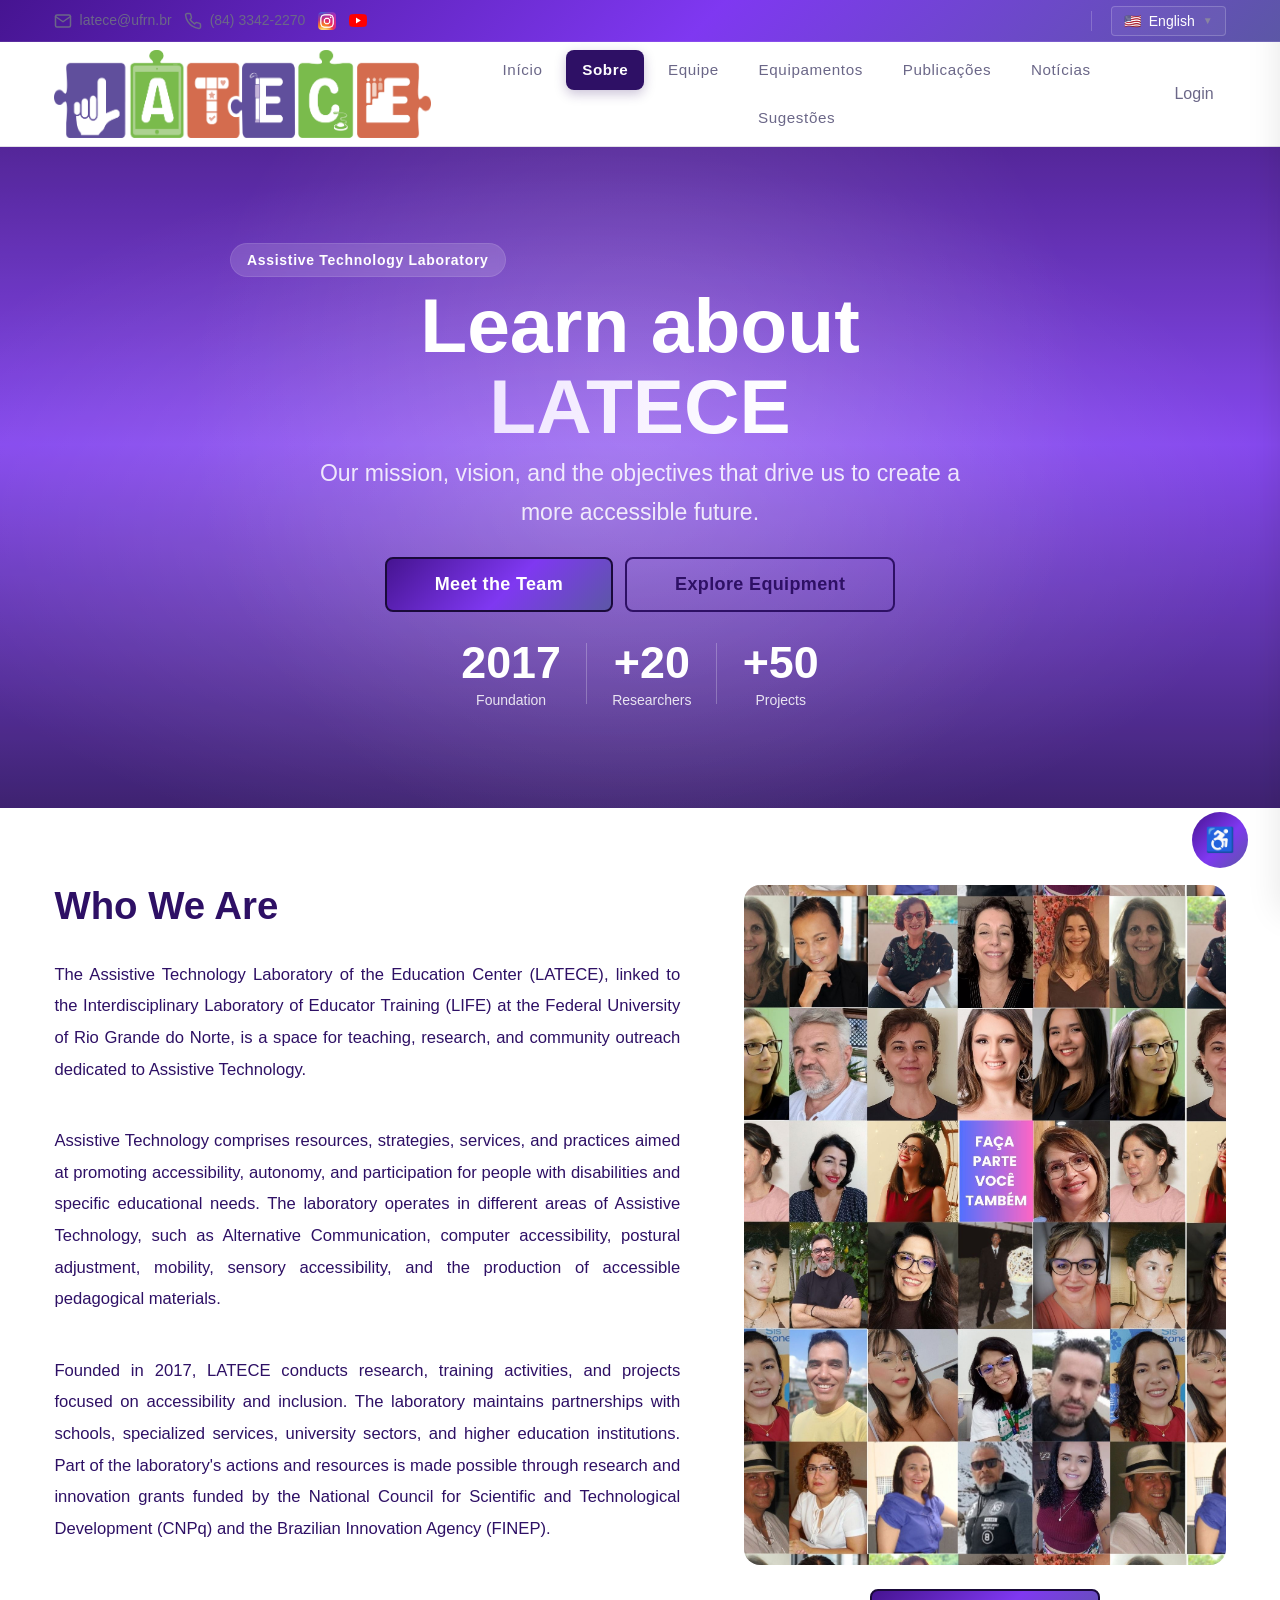
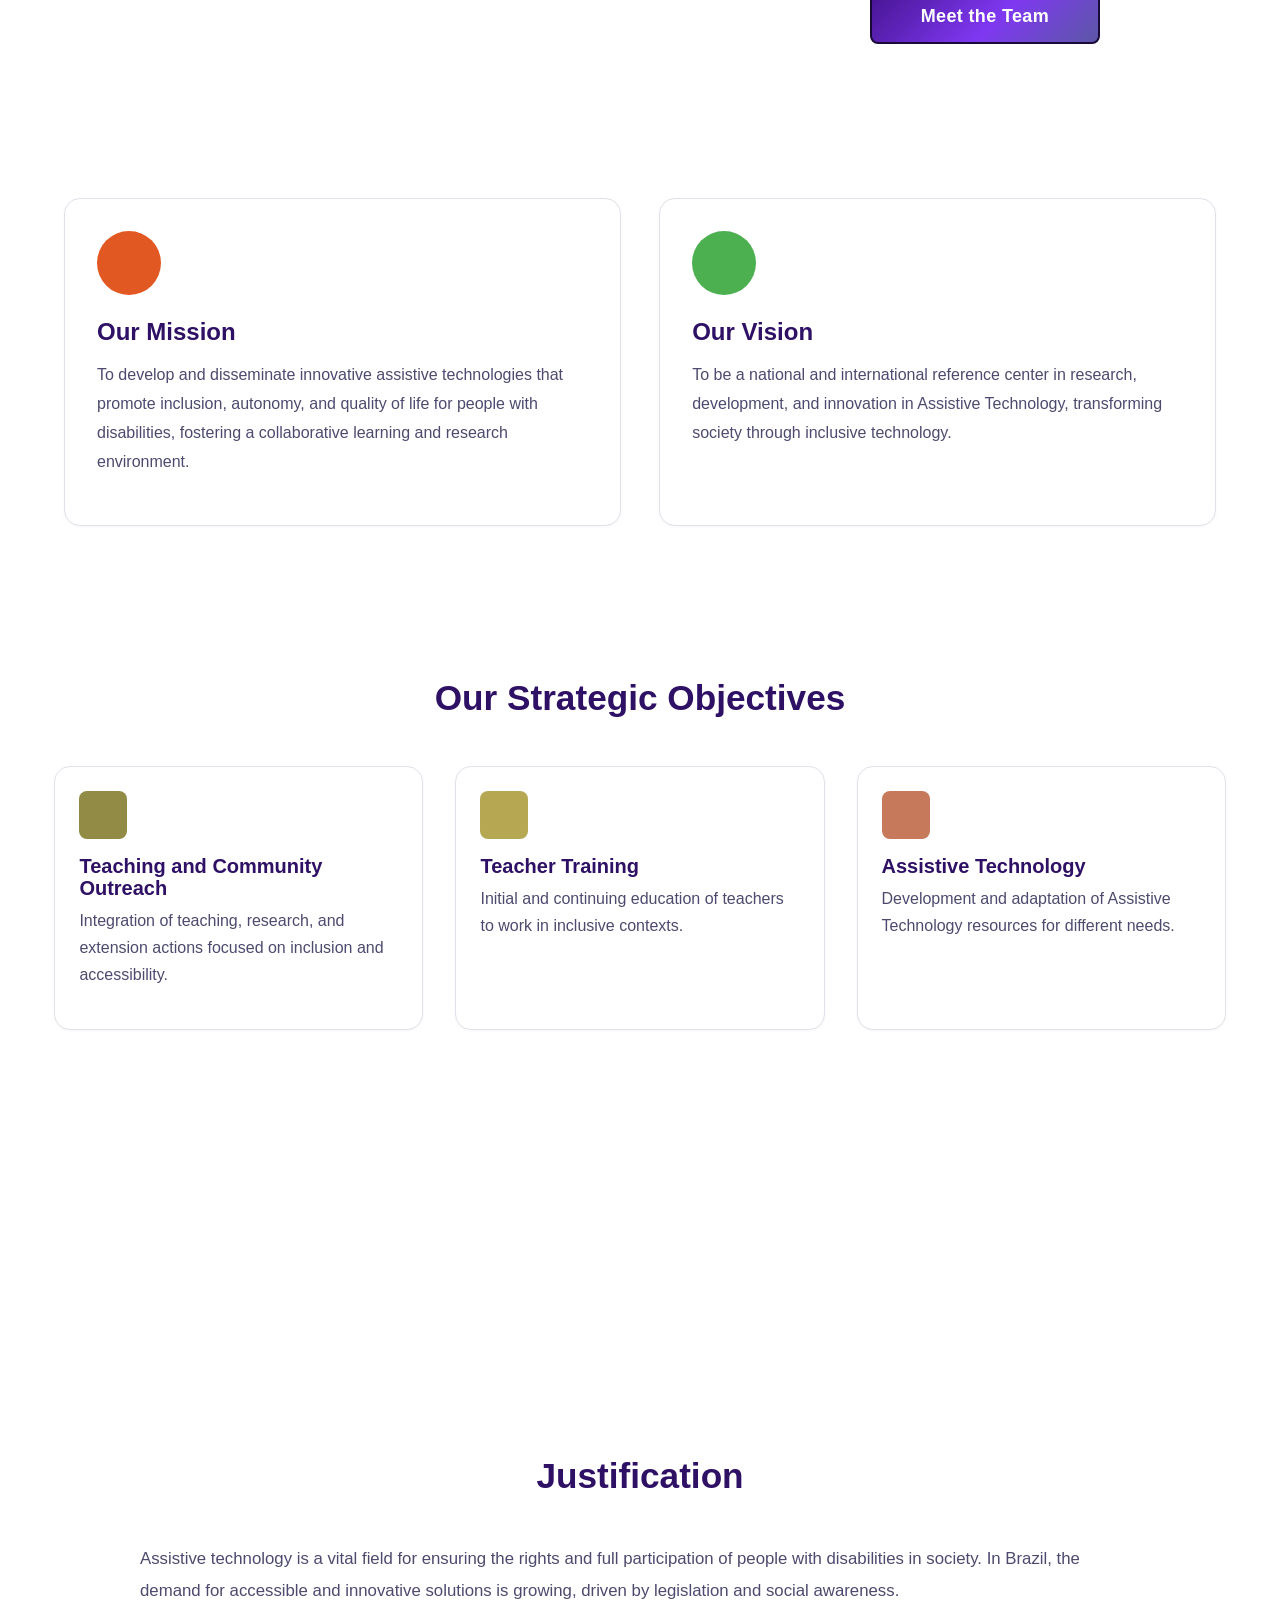
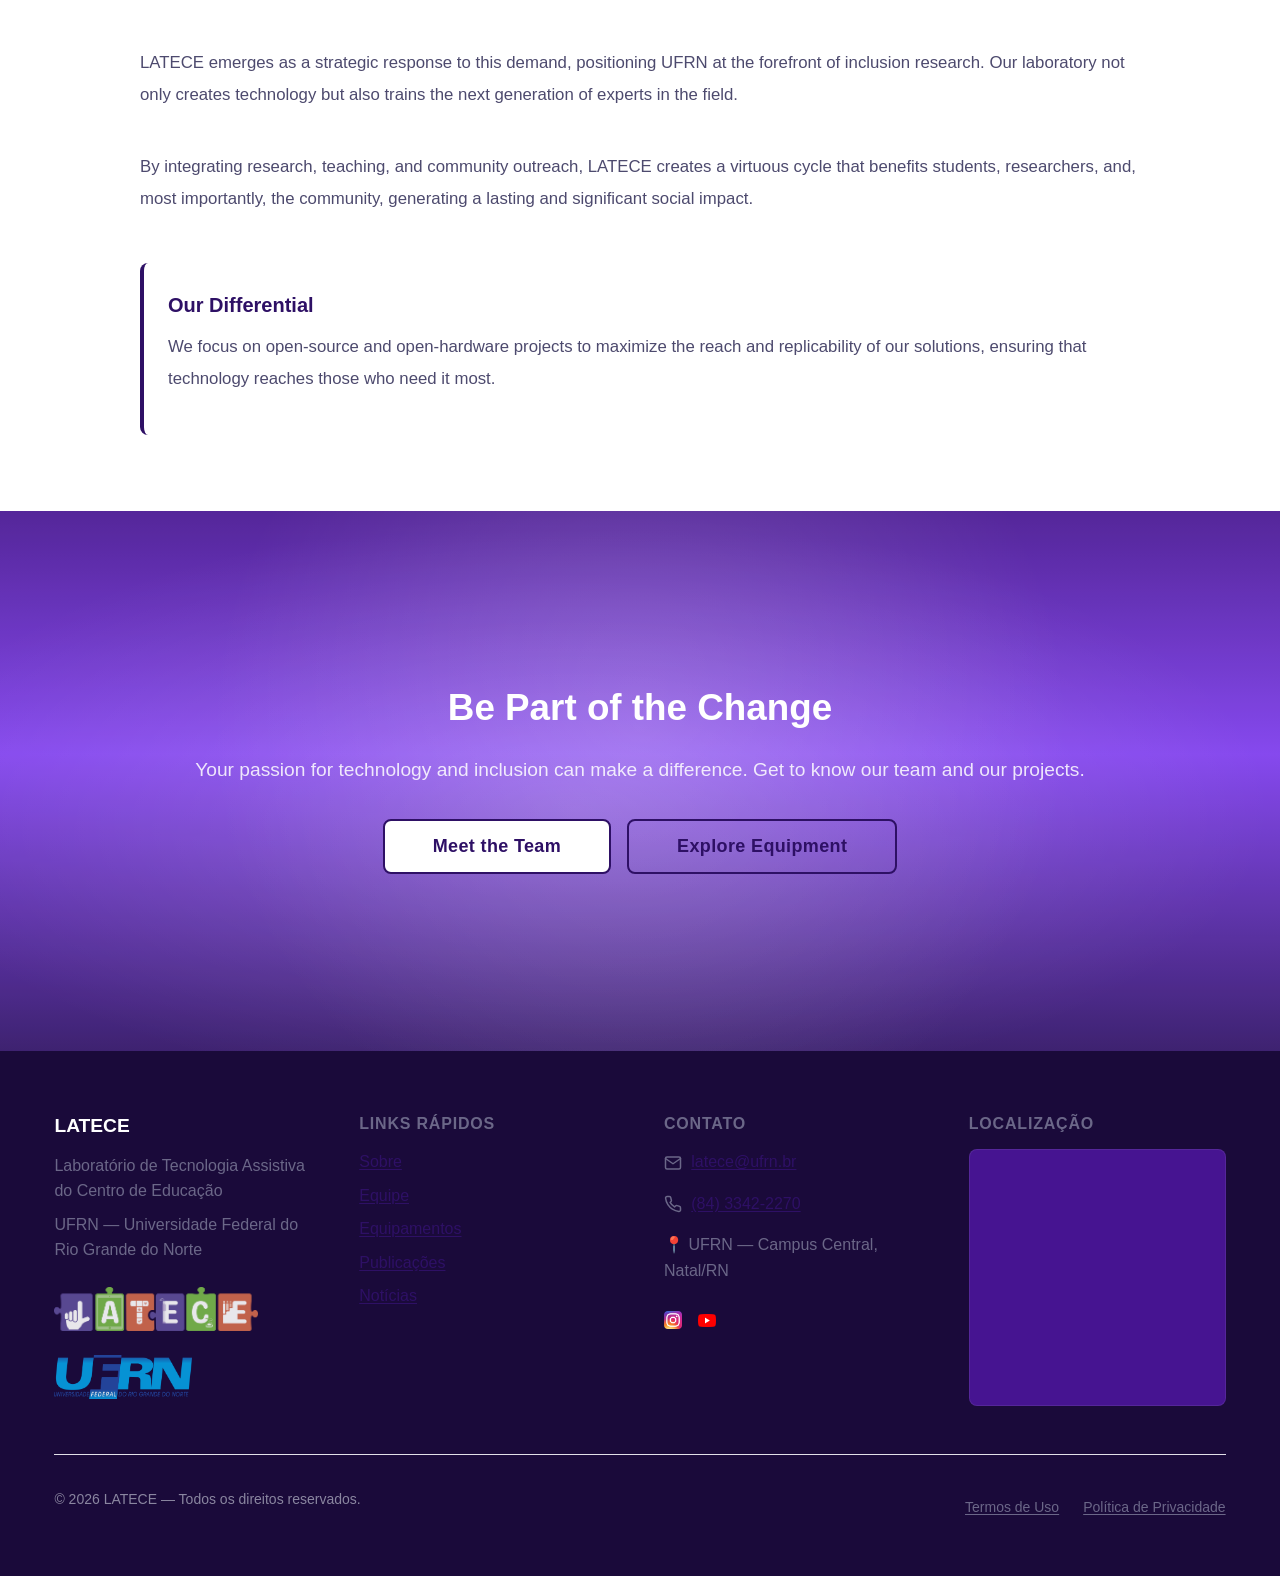
==== commit 6efff45a: "Update about.html" ====
--- a/about.html
+++ b/about.html
@@ -130,7 +130,7 @@
       </section>
 
       <!-- ===== MISSÃO E VISÃO ===== -->
-      <section style="padding: clamp(3rem, 6vw, 5rem) 0; background: var(--bg-section-gradient-subtle);">
+      <section class="about-mission-vision" style="padding: clamp(3rem, 6vw, 5rem) 0;">
         <div class="container">
           <div style="max-width: 72rem; margin: 0 auto; display: grid; grid-template-columns: repeat(auto-fit, minmax(320px, 1fr)); gap: clamp(1.5rem, 3vw, 3rem);">
             <div class="card" style="padding: clamp(1.5rem, 3vw, 2rem);">
@@ -148,7 +148,7 @@
       </section>
 
       <!-- ===== OBJETIVOS ===== -->
-      <section style="padding: clamp(3rem, 6vw, 5rem) 0; background: var(--color-white);">
+      <section class="about-objectives" style="padding: clamp(3rem, 6vw, 5rem) 0;">
         <div class="container">
           <h2 style="text-align: center; font-size: clamp(1.8rem, 3vw, 2.2rem); font-weight: 700; color: var(--color-primary); margin-bottom: var(--spacing-2xl); position: relative;" data-i18n="about.objectives">Nossos Objetivos Estratégicos</h2>
           <div style="display: grid; grid-template-columns: repeat(auto-fit, minmax(280px, 1fr)); gap: var(--spacing-xl);">
@@ -187,7 +187,7 @@
       </section>
 
       <!-- ===== JUSTIFICATIVA ===== -->
-      <section style="padding: clamp(3rem, 6vw, 5rem) 0; background: var(--bg-section-gradient-primary-soft);">
+      <section class="about-justification" style="padding: clamp(3rem, 6vw, 5rem) 0;">
         <div class="container">
           <div style="max-width: 1000px; margin: 0 auto;">
             <h2 style="text-align: center; font-size: clamp(1.8rem, 3vw, 2.2rem); font-weight: 700; color: var(--color-primary); margin-bottom: var(--spacing-2xl);" data-i18n="about.justification">Justificativa</h2>
@@ -196,7 +196,7 @@
               <p style="font-size: 1.05rem; line-height: 1.9; color: var(--color-gray-700);" data-i18n="about.justificationText2">O LATECE surge como uma resposta estratégica a essa demanda, posicionando a UFRN na vanguarda da pesquisa em inclusão. Nosso laboratório não apenas cria tecnologia, mas também forma a próxima geração de especialistas na área.</p>
               <p style="font-size: 1.05rem; line-height: 1.9; color: var(--color-gray-700);" data-i18n="about.justificationText3">Ao integrar pesquisa, ensino e extensão, o LATECE cria um ciclo virtuoso que beneficia alunos, pesquisadores e, principalmente, a comunidade, gerando um impacto social duradouro e significativo.</p>
             </div>
-            <div style="margin-top: var(--spacing-xl); padding: var(--spacing-lg); border-left: 4px solid var(--color-primary); background: var(--color-gray-100); border-radius: var(--radius-md);">
+            <div class="about-differential" style="margin-top: var(--spacing-xl); padding: var(--spacing-lg); border-left: 4px solid var(--color-primary); border-radius: var(--radius-md);">
               <p style="font-weight: 900; color: var(--color-primary); font-size: 1.25rem; margin-bottom: var(--spacing-sm);" data-i18n="about.highlight">Nosso Diferencial</p>
               <p style="font-size: 1.05rem; line-height: 1.9; color: var(--color-gray-700);" data-i18n="about.highlightText">Focamos em projetos de código aberto e hardware livre para maximizar o alcance e a replicabilidade de nossas soluções, garantindo que a tecnologia chegue a quem mais precisa.</p>
             </div>
--- a/css/variables.css
+++ b/css/variables.css
@@ -1,7 +1,8 @@
 /**
- * LATECE Design Tokens — Versão 2.3
+ * LATECE Design Tokens — Versão 2.5
  * Sistema de design para o Portal LATECE
  * Refinamento visual para experiência institucional premium
+ * Inclui tema Dark Institucional (data-theme="dark")
  */
 
 :root {
@@ -126,6 +127,11 @@
   --line-height-normal: 1.6;
   --line-height-loose: 1.8;
 
+  /* Letter-spacing */
+  --letter-spacing-tight: -0.02em;
+  --letter-spacing-normal: 0;
+  --letter-spacing-wide: 0.04em;
+
   /* ============================================
      ESPAÇAMENTO (escala)
      ============================================ */
@@ -206,4 +212,300 @@
      ============================================ */
   --content-width: 1200px;
   --content-width-narrow: 800px;
-}+
+  /* ============================================
+     NOVOS TOKENS PARA REFINAMENTO VISUAL
+     ============================================ */
+  --btn-border-radius: var(--radius-md);
+  --card-padding: var(--space-5);
+  --card-border-width: 1px;
+  --card-border-color: var(--color-border);
+  --card-hover-transform: translateY(-4px);
+
+  --hero-title-font-size: clamp(2.8rem, 7vw, 4.8rem);
+  --hero-subtitle-font-size: clamp(1.2rem, 1.8vw, 1.6rem);
+  --hero-padding: clamp(3rem, 8vw, 6rem) 0;
+
+  --stat-number-font-size: clamp(2.2rem, 3.5vw, 3.2rem);
+  --stat-label-font-size: var(--font-size-small);
+
+  --quick-card-padding: var(--space-6);
+  --quick-card-border-radius: var(--radius-lg);
+  --quick-card-hover-border-color: var(--color-primary);
+
+  /* ============================================
+     FOOTER — token específico
+     ============================================ */
+  --footer-bg: var(--color-primary-dark);
+
+  /* ============================================
+     TOKENS PARA O TEMA DARK (serão sobrescritos)
+     ============================================ */
+  /* Backgrounds */
+  --bg: var(--color-white);
+  --bg-alt: var(--color-gray-50);
+  --bg-section: var(--color-white);
+  --bg-elevated: var(--color-gray-50);
+  --bg-hero: var(--color-purple-800);
+  --bg-overlay: rgba(0, 0, 0, 0.5);
+
+  /* Superfícies */
+  --surface: var(--color-white);
+  --surface-hover: var(--color-gray-50);
+  --surface-active: var(--color-purple-50);
+  --surface-disabled: var(--color-gray-100);
+  --surface-modal: var(--color-white);
+  --surface-tooltip: var(--color-gray-50);
+  --surface-control: var(--color-white);
+
+  /* Textos */
+  --text: var(--color-text);
+  --text-primary: var(--color-text);
+  --text-secondary: var(--color-text-muted);
+  --text-muted: var(--color-gray-500);
+  --text-subtle: var(--color-gray-400);
+  --text-inverse: var(--color-white);
+  --text-disabled: var(--color-gray-400);
+  --text-on-primary: var(--color-white);
+  --text-on-dark: var(--color-white);
+
+  /* Bordas */
+  --border: var(--color-border);
+  --border-light: var(--color-gray-200);
+  --border-strong: var(--color-gray-300);
+  --border-interactive: var(--color-primary);
+  --border-focus: var(--color-primary-light);
+  --border-error: var(--color-error);
+
+  /* Links */
+  --link: var(--color-primary);
+  --link-hover: var(--color-primary-light);
+  --link-active: var(--color-primary-dark);
+  --link-visited: var(--color-purple-300);
+  --link-on-light: var(--color-primary);
+
+  /* Foco */
+  --focus: var(--color-primary-light);
+  --focus-visible: var(--color-primary-light);
+  --focus-contrast: var(--color-white);
+  --focus-inner: var(--color-gray-900);
+
+  /* Estados semânticos */
+  --success: var(--color-success);
+  --success-bg: var(--color-gray-50);
+  --success-text: var(--color-success);
+  --warning: var(--color-warning);
+  --warning-bg: var(--color-gray-50);
+  --warning-text: var(--color-warning);
+  --danger: var(--color-error);
+  --danger-bg: var(--color-gray-50);
+  --danger-text: var(--color-error);
+  --info: var(--color-info);
+  --info-bg: var(--color-gray-50);
+  --info-text: var(--color-info);
+
+  /* Controles */
+  --control-bg: var(--color-white);
+  --control-text: var(--color-text);
+  --control-placeholder: var(--color-gray-400);
+  --control-border: var(--color-border);
+  --control-hover: var(--color-primary-light);
+  --control-active: var(--color-primary-soft);
+  --control-disabled: var(--color-gray-100);
+  --control-disabled-text: var(--color-gray-400);
+  --control-error: var(--color-error);
+  --control-success: var(--color-success);
+
+  /* Seleção */
+  --selection-bg: var(--color-primary);
+  --selection-text: var(--color-white);
+  --selection-focus: var(--color-primary-light);
+
+  /* Overlays */
+  --overlay: rgba(0, 0, 0, 0.5);
+  --overlay-light: rgba(46, 16, 101, 0.08);
+  --overlay-dark: rgba(0, 0, 0, 0.7);
+  --overlay-hero-glow: rgba(255, 255, 255, 0.12);
+
+  /* Gradientes */
+  --gradient-primary: linear-gradient(135deg, #461491 0%, #7f38f1 55%, #5c57a6 100%);
+  --gradient-secondary: linear-gradient(135deg, #928b45 0%, #b6a752 50%, #d29c6c 100%);
+  --gradient-hero: linear-gradient(to bottom, var(--hero-bg-top) 0%, var(--hero-bg-mid) 45%, var(--hero-bg-bottom) 100%);
+  --gradient-section: linear-gradient(135deg, var(--bg-section) 0%, var(--bg-alt) 100%);
+  --gradient-soft: linear-gradient(135deg, var(--surface) 0%, var(--surface-hover) 100%);
+  --gradient-none: none;
+}
+
+/* ============================================================
+   TEMA DARK — LATECE Dark Institucional
+   ============================================================ */
+[data-theme="dark"] {
+  /* ===== PALETA PRINCIPAL ===== */
+  --color-primary: #B9A3FF;
+  --color-primary-dark: #8F73E6;
+  --color-primary-light: #D0C3FF;
+  --color-primary-hover: #D0C3FF;
+  --color-primary-active: #8F73E6;
+  --color-primary-soft: rgba(185, 163, 255, 0.16);
+
+  --color-secondary: #E6C76B;
+  --color-secondary-hover: #F1D98A;
+  --color-secondary-active: #C8A943;
+  --color-secondary-soft: rgba(230, 199, 107, 0.16);
+
+  --color-accent: #E6A078;
+  --color-accent-hover: #F2B894;
+  --color-accent-active: #C97855;
+  --color-accent-soft: rgba(230, 160, 120, 0.16);
+
+  /* ===== BACKGROUNDS ===== */
+  --bg: #10111F;
+  --bg-alt: #17192B;
+  --bg-section: #1D2035;
+  --bg-elevated: #2D3150;
+  --bg-hero: #1A1740;
+  --bg-overlay: rgba(5, 6, 15, 0.78);
+
+  /* ===== SUPERFÍCIES ===== */
+  --surface: #242842;
+  --surface-hover: #2A2F4B;
+  --surface-active: #353A5C;
+  --surface-disabled: #1A1C2C;
+  --surface-modal: #2D3150;
+  --surface-tooltip: #353A5C;
+  --surface-control: #1D2035;
+
+  /* ===== TEXTOS ===== */
+  --text: #F7F5FF;
+  --text-primary: #F7F5FF;
+  --text-secondary: #D7D3E8;
+  --text-muted: #AAA6C2;
+  --text-subtle: #8F8BA8;
+  --text-inverse: #10111F;
+  --text-disabled: #77738F;
+  --text-on-primary: #171329;
+  --text-on-dark: #F7F5FF;
+
+  /* ===== BORDAS ===== */
+  --border: #51577D;
+  --border-light: #3D4262;
+  --border-strong: #737AA6;
+  --border-interactive: #B9A3FF;
+  --border-focus: #F1D98A;
+  --border-error: #FF8585;
+
+  /* ===== LINKS ===== */
+  --link: #D0C3FF;
+  --link-hover: #F1D98A;
+  --link-active: #E6A078;
+  --link-visited: #C8B7F2;
+  --link-on-light: #4E35A8;
+
+  /* ===== FOCO ===== */
+  --focus: #F1D98A;
+  --focus-visible: #F1D98A;
+  --focus-contrast: #FFFFFF;
+  --focus-inner: #10111F;
+
+  /* ===== ESTADOS SEMÂNTICOS ===== */
+  --success: #69D391;
+  --success-bg: #173629;
+  --success-text: #B7F1C8;
+  --warning: #F0C674;
+  --warning-bg: #3A3017;
+  --warning-text: #FFE8A8;
+  --danger: #FF8585;
+  --danger-bg: #3C2025;
+  --danger-text: #FFC1C1;
+  --info: #76B9FF;
+  --info-bg: #172D45;
+  --info-text: #C0E2FF;
+
+  /* ===== CONTROLES ===== */
+  --control-bg: #1D2035;
+  --control-text: #F7F5FF;
+  --control-placeholder: #AAA6C2;
+  --control-border: #737AA6;
+  --control-hover: #B9A3FF;
+  --control-active: #353A5C;
+  --control-disabled: #1A1C2C;
+  --control-disabled-text: #77738F;
+  --control-error: #3C2025;
+  --control-success: #173629;
+
+  /* ===== SELEÇÃO ===== */
+  --selection-bg: #6E55C7;
+  --selection-text: #FFFFFF;
+  --selection-focus: #F1D98A;
+
+  /* ===== OVERLAYS ===== */
+  --overlay: rgba(5, 6, 15, 0.78);
+  --overlay-light: rgba(185, 163, 255, 0.12);
+  --overlay-dark: rgba(0, 0, 0, 0.88);
+  --overlay-hero-glow: rgba(240, 232, 255, 0.12);
+
+  /* ===== GRADIENTES ===== */
+  --gradient-primary: linear-gradient(135deg, #3B2378 0%, #7657D9 50%, #B9A3FF 100%);
+  --gradient-secondary: linear-gradient(135deg, #6A5318 0%, #B18D38 50%, #E6C76B 100%);
+  --gradient-hero: linear-gradient(to bottom, #17133D 0%, #352070 45%, #201B4D 100%);
+  --gradient-section: linear-gradient(135deg, #1D2035 0%, #242842 50%, #1A1D32 100%);
+  --gradient-soft: linear-gradient(135deg, #242842 0%, #2D3150 100%);
+  --gradient-none: none;
+
+  /* ===== CORES FUNCIONAIS (sobrescrita) ===== */
+  --color-success: var(--success);
+  --color-warning: var(--warning);
+  --color-error: var(--danger);
+  --color-info: var(--info);
+
+  /* ===== CORES DE TEXTO E FUNDO ===== */
+  --color-text: var(--text);
+  --color-text-muted: var(--text-muted);
+  --color-text-inverse: var(--text-inverse);
+  --color-bg: var(--bg);
+  --color-surface: var(--surface);
+  --color-surface-elevated: var(--bg-elevated);
+  --color-border: var(--border);
+  --color-border-focus: var(--border-focus);
+  --color-link: var(--link);
+  --color-link-hover: var(--link-hover);
+
+  /* ===== BACKGROUNDS DE SEÇÕES ===== */
+  --bg-section-light: var(--bg-section);
+  --bg-section-gray: var(--bg-alt);
+  --bg-section-accent: var(--bg-elevated);
+  --bg-section-gradient-subtle: var(--gradient-section);
+  --bg-section-gradient-primary-soft: var(--gradient-soft);
+  --bg-section-decoration-color: rgba(185, 163, 255, 0.08);
+
+  /* ===== FOOTER ===== */
+  --footer-bg: #17192B;
+
+  /* ===== HERO / CTA ===== */
+  --color-hero-text: var(--text-on-dark);
+  --color-hero-text-muted: var(--text-secondary);
+  --hero-bg-top: #17133D;
+  --hero-bg-mid: #352070;
+  --hero-bg-bottom: #201B4D;
+  --hero-bg-glow: var(--overlay-hero-glow);
+  --hero-shape-color: rgba(185, 163, 255, 0.15);
+  --hero-highlight-start: #C4B5FD;
+  --hero-highlight-end: #FFFFFF;
+
+  /* ===== CARD ===== */
+  --card-border-color: var(--border);
+  --card-hover-transform: translateY(-4px);
+
+  /* ===== QUICK CARD ===== */
+  --quick-card-hover-border-color: var(--color-primary);
+
+  /* ===== SOMBRAS (ajuste para escuro) ===== */
+  --shadow-subtle: 0 1px 3px rgba(0, 0, 0, 0.3);
+  --shadow-medium: 0 6px 16px rgba(0, 0, 0, 0.4);
+  --shadow-elevated: 0 12px 32px rgba(0, 0, 0, 0.5);
+  --shadow-heavy: 0 20px 56px rgba(0, 0, 0, 0.6);
+
+  /* ===== FOCO RING ===== */
+  --focus-ring: 0 0 0 3px rgba(185, 163, 255, 0.35);
+  --focus-ring-inset: inset 0 0 0 3px rgba(185, 163, 255, 0.35);
+}
--- a/css/components.css
+++ b/css/components.css
@@ -1,47 +1,37 @@
 /**
  * components.css — Sistema visual global do LATECE
- * Versão 3.1 — Refinamento de microinterações, espaçamentos e identidade visual
- * 
- * Estrutura:
- *   1. HEADER & TOP BAR
- *   2. FOOTER
- *   3. HERO
- *   4. CARDS (base, news, team, equipment, publication)
- *   5. MODAIS
- *   6. PAGINAÇÃO
- *   7. BOTÕES (refinados)
- *   8. FORMULÁRIOS
- *   9. SEÇÕES E DECORAÇÕES
- *   10. CARROSSEL (INTOCADO)
- *   11. UTILITÁRIOS VISUAIS
- *   12. RESPONSIVIDADE GLOBAL
+ * Versão 5.6 — Refinamento completo do tema Dark para todas as páginas
+ * Todos os componentes utilizam tokens semânticos para compatibilidade com temas.
  */
 
-/* ============================================================
-   1. HEADER & TOP BAR
-   ============================================================ */
-
-.header-wrapper {
-  position: sticky;
-  top: 0;
-  z-index: var(--z-sticky);
-  background: var(--color-surface);
-  box-shadow: 0 1px 3px rgba(0, 0, 0, 0.04);
-  transition: box-shadow var(--transition-normal), background var(--transition-normal);
-}
-
-.header-wrapper.scrolled {
-  box-shadow: var(--shadow-elevated);
-  border-bottom: 2px solid var(--color-primary);
-}
-
-/* Top Bar */
+:root {
+  --topbar-height: 40px; /* valor inicial, será sobrescrito pelo JS */
+  --menu-height: 72px;
+}
+
+/* ============================================================
+   TOP BAR — VISÍVEL EM DESKTOP, OCULTA EM MOBILE
+   ============================================================ */
 .top-bar {
-  background: var(--color-primary-gradient);
-  color: var(--color-white);
+  position: fixed !important;
+  top: 0 !important;
+  left: 0 !important;
+  right: 0 !important;
+  z-index: 1000 !important;
+  background: var(--gradient-primary);
+  color: var(--text-on-dark);
   padding: 0.35rem 0;
   font-size: var(--font-size-small);
   border-bottom: 1px solid rgba(255, 255, 255, 0.1);
+  transition: transform 0.3s ease, opacity 0.3s ease;
+  transform: translateY(0);
+  opacity: 1;
+}
+
+.top-bar.hidden {
+  transform: translateY(-100%);
+  opacity: 0;
+  pointer-events: none;
 }
 
 @media (max-width: 768px) {
@@ -74,23 +64,23 @@
   display: flex;
   align-items: center;
   gap: 0.45rem;
-  color: rgba(255, 255, 255, 0.85);
+  color: var(--text-secondary);
   text-decoration: none;
   font-weight: 500;
   transition: color var(--transition-fast);
 }
-.info-link:hover { color: var(--color-white); }
+.info-link:hover { color: var(--text-on-dark); }
 
 .social-link {
   display: flex;
   align-items: center;
   gap: 0.4rem;
-  color: rgba(255, 255, 255, 0.85);
+  color: var(--text-secondary);
   text-decoration: none;
   transition: all var(--transition-fast);
 }
 .social-link:hover {
-  color: var(--color-white);
+  color: var(--text-on-dark);
   transform: translateY(-1px);
 }
 
@@ -120,7 +110,7 @@
   display: flex;
   align-items: center;
   gap: 0.5rem;
-  color: rgba(255, 255, 255, 0.85);
+  color: var(--text-secondary);
   padding: 0.375rem 0.75rem;
   border-radius: var(--radius-sm);
   font-weight: 500;
@@ -128,11 +118,10 @@
   transition: var(--transition-fast);
 }
 .user-link:hover {
-  color: var(--color-white);
+  color: var(--text-on-dark);
   background: rgba(255, 255, 255, 0.1);
 }
 
-/* Language Selector */
 .language-selector {
   position: relative;
   display: inline-block;
@@ -146,18 +135,25 @@
   border-radius: var(--radius-sm);
   border: 1px solid rgba(255, 255, 255, 0.2);
   background: rgba(255, 255, 255, 0.05);
-  color: var(--color-white);
+  color: var(--text-on-dark);
   cursor: pointer;
   font-family: inherit;
   font-size: var(--font-size-small);
-  transition: background var(--transition-fast);
+  transition: all var(--transition-fast);
 }
 .language-button:hover {
-  background: rgba(255, 255, 255, 0.15);
+  background: rgba(255, 255, 255, 0.2);
+  border-color: rgba(255, 255, 255, 0.5);
+  transform: translateY(-1px);
+  box-shadow: 0 2px 8px rgba(0, 0, 0, 0.15);
+}
+.language-button:focus-visible {
+  outline: 2px solid var(--border-focus);
+  outline-offset: 2px;
 }
 .language-button .dropdown-arrow {
   font-size: 0.625rem;
-  color: rgba(255, 255, 255, 0.6);
+  color: var(--text-muted);
   transition: transform 0.3s ease;
 }
 .language-button[aria-expanded="true"] .dropdown-arrow {
@@ -167,10 +163,10 @@
 .language-dropdown {
   position: fixed;
   min-width: 160px;
-  background: var(--color-white);
+  background: var(--surface-modal);
   border-radius: var(--radius-md);
   box-shadow: var(--shadow-elevated);
-  border: 1px solid var(--color-border);
+  border: 1px solid var(--border);
   z-index: calc(var(--z-dropdown) + 10);
   padding: 0.25rem 0;
   overflow: hidden;
@@ -187,30 +183,44 @@
   width: 100%;
   padding: 0.5rem 1rem;
   font-size: var(--font-size-small);
-  color: var(--color-gray-700);
+  color: var(--text-secondary);
   background: none;
   border: none;
   cursor: pointer;
   font-family: inherit;
-  transition: background var(--transition-fast);
+  transition: all var(--transition-fast);
 }
 .language-option:hover {
-  background: var(--color-gray-50);
+  background: var(--color-primary-soft);
+  color: var(--color-primary);
 }
 .language-option.is-active {
   background: var(--color-primary);
-  color: var(--color-white);
+  color: var(--text-on-primary);
 }
 .language-option .flag {
   font-size: 1rem;
 }
 
-/* Main Header */
+/* ============================================================
+   MAIN HEADER — BARRA DE MENU (FIXA NO TOPO)
+   ============================================================ */
 .main-header {
-  background: var(--color-white);
-  border-bottom: 1px solid var(--color-border);
-  transition: padding var(--transition-normal), box-shadow var(--transition-normal), background var(--transition-normal);
-}
+  position: fixed !important;
+  top: var(--topbar-height, 40px) !important;
+  left: 0 !important;
+  right: 0 !important;
+  z-index: 999 !important;
+  background: var(--surface);
+  border-bottom: 1px solid var(--border);
+  transition: box-shadow var(--transition-normal), background var(--transition-normal);
+  box-shadow: none;
+}
+
+.top-bar.hidden ~ .main-header {
+  top: 0 !important;
+}
+
 .main-header.scrolled {
   box-shadow: var(--shadow-elevated);
 }
@@ -266,7 +276,6 @@
   }
 }
 
-/* Desktop Navigation */
 .desktop-nav { display: none; }
 @media (min-width: 1024px) { .desktop-nav { display: block; } }
 
@@ -282,33 +291,40 @@
 }
 
 .nav-link {
-  color: var(--color-gray-700);
+  color: var(--text-secondary);
   text-decoration: none;
-  padding: var(--space-2) var(--space-4);
+  padding: 0.5rem 1rem;
   font-size: clamp(0.95rem, 1vw, 1.05rem);
+  font-weight: 500;
+  display: block;
+  border-radius: var(--radius-md);
+  transition: all var(--transition-fast);
+  letter-spacing: 0.04em;
+  white-space: nowrap;
+}
+.nav-link:hover {
+  background: var(--color-primary-soft);
+  color: var(--color-primary);
+  transform: translateY(-2px);
+  box-shadow: 0 2px 8px rgba(46, 16, 101, 0.06);
+}
+.nav-link.active {
+  background: var(--color-primary);
+  color: var(--text-on-primary);
+  box-shadow: 0 4px 12px rgba(46, 16, 101, 0.25);
   font-weight: 600;
-  display: block;
-  letter-spacing: 0.04em;
-  border-bottom: 3px solid transparent;
-  transition: all var(--transition-fast);
-  white-space: nowrap;
-}
-.nav-link:hover {
-  color: var(--color-primary);
-  border-bottom-color: var(--color-primary-soft);
-}
-.nav-link.active {
-  color: var(--color-primary);
-  border-bottom-color: var(--color-primary);
-  font-weight: 700;
+}
+.nav-link.active:hover {
+  background: var(--color-primary-dark);
+  transform: translateY(-2px);
+  box-shadow: 0 6px 16px rgba(46, 16, 101, 0.35);
 }
 .nav-link:focus-visible {
-  outline: 2px solid var(--color-primary);
+  outline: 2px solid var(--border-focus);
   outline-offset: 2px;
   border-radius: var(--radius-sm);
 }
 
-/* User Section (desktop) */
 .user-section { display: none; flex-shrink: 0; }
 @media (min-width: 1024px) { .user-section { display: flex; align-items: center; gap: 1rem; } }
 
@@ -319,21 +335,21 @@
   gap: 0.75rem;
   padding: 0.5rem 1rem;
   border-radius: var(--radius-md);
-  background: var(--color-gray-50);
-  border: 1px solid var(--color-border);
+  background: var(--surface-hover);
+  border: 1px solid var(--border);
   cursor: pointer;
   transition: all var(--transition-slow);
   font-family: inherit;
 }
 .user-menu-button:hover {
-  background: var(--color-white);
+  background: var(--surface);
   box-shadow: var(--shadow-medium);
   transform: translateY(-1px);
 }
 .user-avatar {
   width: 38px;
   height: 38px;
-  background: var(--color-primary-gradient);
+  background: var(--gradient-primary);
   border-radius: var(--radius-md);
   display: flex;
   align-items: center;
@@ -342,7 +358,7 @@
   flex-shrink: 0;
 }
 .user-avatar span {
-  color: var(--color-white);
+  color: var(--text-on-primary);
   font-size: var(--font-size-small);
   font-weight: 700;
 }
@@ -350,7 +366,7 @@
 .user-name {
   font-size: var(--font-size-small);
   font-weight: 600;
-  color: var(--color-gray-900);
+  color: var(--text-primary);
   line-height: 1.3;
   white-space: nowrap;
   overflow: hidden;
@@ -358,17 +374,19 @@
 }
 .user-role {
   font-size: var(--font-size-caption);
-  color: var(--color-gray-500);
+  color: var(--text-muted);
   font-weight: 500;
 }
 .dropdown-arrow {
   font-size: 0.625rem;
-  color: var(--color-gray-400);
+  color: var(--text-muted);
   transition: transform 0.3s ease;
 }
 .dropdown-arrow.open { transform: rotate(180deg); }
 
-/* Mobile Menu Button */
+/* ============================================================
+   MOBILE MENU
+   ============================================================ */
 .mobile-menu-button {
   display: flex;
   align-items: center;
@@ -382,21 +400,32 @@
   transition: var(--transition-slow);
   flex-shrink: 0;
 }
-@media (min-width: 1024px) { .mobile-menu-button { display: none; } }
-.mobile-menu-button:hover { background: var(--color-primary-soft); }
+@media (min-width: 1024px) {
+  .mobile-menu-button {
+    display: none !important;
+  }
+}
+.mobile-menu-button:hover {
+  background: var(--color-primary-soft);
+}
+
 .mobile-menu-button .hamburger {
   display: flex;
   flex-direction: column;
   gap: 6px;
   width: 24px;
-}
+  pointer-events: none;
+}
+
 .mobile-menu-button .hamburger .line {
   width: 100%;
   height: 3px;
   background: var(--color-primary);
   border-radius: 2px;
   transition: var(--transition-slow);
-}
+  transform-origin: center;
+}
+
 .mobile-menu-button.active .hamburger .line:nth-child(1) {
   transform: translateY(8px) rotate(45deg);
 }
@@ -408,27 +437,31 @@
   transform: translateY(-8px) rotate(-45deg);
 }
 
-/* Mobile Menu */
 .mobile-menu {
   position: fixed;
   top: 0;
-  left: 0;
   right: 0;
-  bottom: 0;
-  background: var(--color-white);
+  width: 320px;
+  max-width: 85vw;
+  height: 100vh;
+  background: var(--surface-modal);
   z-index: calc(var(--z-modal-backdrop) - 1);
   overflow-y: auto;
   padding-top: 80px;
   transform: translateX(100%);
   transition: transform var(--transition-normal) cubic-bezier(0.25, 0.46, 0.45, 0.94);
-}
-.mobile-menu.is-open { transform: translateX(0); }
-@media (min-width: 1024px) { .mobile-menu { display: none !important; } }
+  box-shadow: var(--shadow-elevated);
+  pointer-events: none;
+}
+.mobile-menu.is-open {
+  transform: translateX(0);
+  pointer-events: auto;
+}
 
 .mobile-overlay {
   position: fixed;
   inset: 0;
-  background: rgba(0, 0, 0, 0.5);
+  background: var(--overlay);
   z-index: calc(var(--z-modal-backdrop) - 2);
   backdrop-filter: blur(2px);
   opacity: 0;
@@ -439,7 +472,11 @@
   opacity: 1;
   pointer-events: auto;
 }
-@media (min-width: 1024px) { .mobile-overlay { display: none !important; } }
+@media (min-width: 1024px) {
+  .mobile-overlay {
+    display: none !important;
+  }
+}
 
 .mobile-nav {
   display: flex;
@@ -453,13 +490,13 @@
   width: 100%;
   text-align: left;
   padding: var(--space-4) var(--space-5);
-  color: var(--color-gray-700);
+  color: var(--text-secondary);
   font-weight: 600;
   background: none;
   border: none;
-  border-bottom: 1px solid var(--color-gray-100);
+  border-bottom: 1px solid var(--border-light);
   border-radius: 0;
-  transition: var(--transition-fast);
+  transition: all var(--transition-fast);
   font-size: var(--font-size-body-lg);
   cursor: pointer;
   text-decoration: none;
@@ -467,32 +504,34 @@
 }
 .mobile-nav-link:last-child { border-bottom: none; }
 .mobile-nav-link:hover {
+  background: var(--color-primary-soft);
   color: var(--color-primary);
-  background: var(--color-primary-soft);
   padding-left: var(--space-6);
 }
 .mobile-nav-link.active {
-  color: var(--color-primary);
-  background: var(--color-primary-soft);
+  background: var(--color-primary);
+  color: var(--text-on-primary);
   font-weight: 700;
-  border-left: 4px solid var(--color-primary);
+  border-left: 4px solid var(--text-on-primary);
+  padding-left: var(--space-6);
+}
+.mobile-nav-link.active:hover {
+  background: var(--color-primary-dark);
 }
 .mobile-nav-divider {
   height: 1px;
-  background: var(--color-border);
+  background: var(--border-light);
   margin: 0.75rem 0;
 }
 
 /* ============================================================
-   2. FOOTER
-   ============================================================ */
-
+   FOOTER — com token específico para fundo escuro no dark
+   ============================================================ */
 .site-footer {
-  background: var(--color-primary);
-  color: var(--color-white);
+  background: var(--footer-bg, var(--color-primary-dark));
+  color: var(--text-on-dark);
   padding: var(--space-10) 0 var(--space-8);
 }
-
 .footer-grid {
   display: grid;
   gap: var(--space-8);
@@ -500,7 +539,6 @@
 }
 @media (min-width: 768px) { .footer-grid { grid-template-columns: repeat(2, 1fr); } }
 @media (min-width: 1024px) { .footer-grid { grid-template-columns: repeat(4, 1fr); } }
-
 .footer-section {
   display: flex;
   flex-direction: column;
@@ -508,7 +546,7 @@
 }
 .footer-section h3,
 .footer-section h4 {
-  color: var(--color-white);
+  color: var(--text-on-dark);
   font-weight: var(--font-bold);
   margin-bottom: var(--space-4);
   font-size: var(--font-size-h4);
@@ -516,22 +554,21 @@
 .footer-section h4 {
   font-size: var(--font-size-body);
   font-weight: var(--font-semibold);
-  color: rgba(255, 255, 255, 0.9);
+  color: var(--text-secondary);
   text-transform: uppercase;
   letter-spacing: 0.05em;
 }
 .footer-section p,
 .footer-section .description {
-  color: rgba(255, 255, 255, 0.8);
+  color: var(--text-secondary);
   font-size: var(--font-size-body);
   line-height: 1.6;
   margin-bottom: var(--space-2);
 }
 .footer-section .tagline {
   font-size: var(--font-size-small);
-  color: rgba(255, 255, 255, 0.6);
-}
-
+  color: var(--text-muted);
+}
 .footer-list {
   list-style: none;
   padding: 0;
@@ -540,44 +577,41 @@
   flex-direction: column;
   gap: var(--space-2);
 }
-
 .footer-link {
-  color: #ffffff;
+  color: var(--link);
   text-decoration: underline;
   text-underline-offset: 2px;
   transition: color var(--transition-fast), text-decoration-color var(--transition-fast);
   font-size: var(--font-size-body);
 }
 .footer-link:hover {
-  color: var(--color-white);
-  text-decoration-color: var(--color-white);
+  color: var(--link-hover);
+  text-decoration-color: var(--link-hover);
 }
 .footer-link:focus-visible {
-  outline: 2px solid var(--color-white);
+  outline: 2px solid var(--border-focus);
   outline-offset: 2px;
   border-radius: var(--radius-sm);
 }
-
 .contact-info-footer {
   display: flex;
   flex-direction: column;
   gap: var(--space-2);
   font-size: var(--font-size-body);
-  color: rgba(255, 255, 255, 0.8);
+  color: var(--text-secondary);
 }
 .contact-info-footer a {
-  color: #ffffff;
+  color: var(--link);
   text-decoration: underline;
   text-underline-offset: 2px;
 }
-.contact-info-footer a:hover { color: var(--color-white); }
-
+.contact-info-footer a:hover { color: var(--link-hover); }
 .footer-map-wrapper {
   width: 100%;
   aspect-ratio: 1 / 1;
   border-radius: var(--radius-md);
   overflow: hidden;
-  background: #1a1a2e;
+  background: var(--bg-hero);
   border: 1px solid rgba(255, 255, 255, 0.08);
   position: relative;
 }
@@ -590,7 +624,6 @@
   border: 0;
   display: block;
 }
-
 .footer-institutional-logos {
   display: flex;
   align-items: center;
@@ -606,16 +639,14 @@
 }
 @media (max-width: 768px) { .footer-logo-img { height: 36px; } }
 @media (max-width: 480px) { .footer-logo-img { height: 30px; } }
-
 .footer-social-links {
   display: flex;
   align-items: center;
   gap: 1rem;
   margin-top: var(--space-3);
 }
-
 .footer-bottom {
-  border-top: 1px solid rgba(255, 255, 255, 0.15);
+  border-top: 1px solid var(--border-light);
   margin-top: var(--space-8);
   padding-top: var(--space-6);
   display: flex;
@@ -627,14 +658,12 @@
 @media (min-width: 768px) {
   .footer-bottom { flex-direction: row; gap: 0; }
 }
-
 .copyright {
   font-size: var(--font-size-small);
-  color: rgba(255, 255, 255, 0.6);
+  color: var(--text-muted);
   text-align: center;
 }
 @media (min-width: 768px) { .copyright { text-align: left; } }
-
 .footer-bottom-links {
   display: flex;
   gap: var(--space-5);
@@ -643,25 +672,24 @@
 }
 .footer-bottom-links .footer-link {
   font-size: var(--font-size-small);
-  color: rgba(255, 255, 255, 0.8);
-}
-.footer-bottom-links .footer-link:hover { color: var(--color-white); }
-
-/* ============================================================
-   3. HERO
+  color: var(--text-secondary);
+}
+.footer-bottom-links .footer-link:hover { color: var(--link-hover); }
+
+/* ============================================================
+   HERO, CARDS, MODAIS, PAGINAÇÃO, ETC.
    ============================================================ */
 
 .hero {
   position: relative;
   overflow: hidden;
-  padding: clamp(2.5rem, 8vw, 6rem) 0;
+  padding: var(--hero-padding);
   background: transparent;
   color: var(--color-hero-text);
   min-height: clamp(380px, 60vh, 650px);
   display: flex;
   align-items: center;
 }
-
 .hero::before {
   content: '';
   position: absolute;
@@ -674,7 +702,6 @@
   opacity: 0.92;
   transition: opacity var(--transition-slow);
 }
-
 .hero::after {
   content: '';
   position: absolute;
@@ -685,7 +712,6 @@
   opacity: 0.7;
   transition: opacity var(--transition-slow);
 }
-
 .hero .hero-shape {
   position: absolute;
   bottom: 0;
@@ -710,7 +736,6 @@
   opacity: 0.85;
   transition: opacity var(--transition-slow), background var(--transition-slow);
 }
-
 .hero-home {
   background-image: url('../assets/images/illustrations/hero-bg.jpg');
   background-size: cover;
@@ -720,9 +745,7 @@
 }
 .hero-home::before { opacity: 0.88; }
 .hero-home .hero-shape { opacity: 0.80; }
-
 .hero .container { position: relative; z-index: 2; width: 100%; }
-
 .hero-grid {
   display: flex;
   flex-direction: column;
@@ -730,7 +753,6 @@
   gap: var(--space-5);
   width: 100%;
 }
-
 .hero-content {
   display: flex;
   flex-direction: column;
@@ -739,11 +761,10 @@
   max-width: 820px;
   text-align: center;
 }
-
 .hero-badge {
   display: inline-block;
   background: rgba(255, 255, 255, 0.15);
-  color: var(--color-white);
+  color: var(--text-on-dark);
   padding: 0.3rem 1rem;
   border-radius: var(--radius-full);
   font-size: var(--font-size-small);
@@ -754,9 +775,8 @@
   align-self: flex-start;
   margin-bottom: var(--space-2);
 }
-
 .hero-title {
-  font-size: clamp(2.4rem, 6vw, 4.2rem);
+  font-size: var(--hero-title-font-size);
   font-weight: var(--font-extrabold);
   line-height: 1.05;
   color: var(--color-hero-text);
@@ -770,15 +790,13 @@
   background-clip: text;
   display: inline-block;
 }
-
 .hero-subtitle {
-  font-size: clamp(1.05rem, 1.5vw, 1.35rem);
+  font-size: var(--hero-subtitle-font-size);
   color: var(--color-hero-text-muted);
   max-width: 650px;
   line-height: 1.7;
   margin: 0 auto var(--space-5) auto;
 }
-
 .hero-actions {
   display: flex;
   flex-wrap: wrap;
@@ -786,7 +804,6 @@
   justify-content: center;
   margin-bottom: var(--space-5);
 }
-
 .hero-stats {
   display: flex;
   gap: clamp(2rem, 4vw, 4rem);
@@ -797,21 +814,29 @@
   display: flex;
   flex-direction: column;
   align-items: center;
+  position: relative;
+}
+.stat-item:not(:last-child)::after {
+  content: '';
+  position: absolute;
+  right: calc(-1 * clamp(1rem, 2vw, 2rem));
+  top: 10%;
+  height: 80%;
+  width: 1px;
+  background: rgba(255, 255, 255, 0.25);
 }
 .stat-number {
-  font-size: clamp(1.8rem, 3vw, 2.8rem);
+  font-size: var(--stat-number-font-size);
   font-weight: var(--font-extrabold);
   color: var(--color-hero-text);
   line-height: 1.2;
 }
 .stat-label {
-  font-size: var(--font-size-small);
+  font-size: var(--stat-label-font-size);
   color: var(--color-hero-text-muted);
   font-weight: var(--font-medium);
 }
-
 .hero-visual { display: none !important; }
-
 .hero-simplified {
   padding: clamp(3rem, 6vw, 5rem) 0;
 }
@@ -819,108 +844,54 @@
 .hero-simplified .hero-content { max-width: 700px; }
 .hero-simplified .hero-subtitle { max-width: 600px; }
 
-/* Hero responsivo */
 @media (max-width: 1024px) {
   .hero { min-height: clamp(340px, 50vh, 500px); }
-  .hero .hero-shape {
-    height: 65%;
-    clip-path: polygon(0% 78%, 2% 76%, 4% 74%, 6% 72%, 8% 70%, 10% 68%, 12% 66.5%, 14% 65%,
-      16% 64%, 18% 63%, 20% 62%, 22% 61.2%, 24% 60.4%, 26% 59.8%, 28% 59.2%,
-      30% 58.8%, 32% 58.4%, 34% 58.1%, 36% 57.9%, 38% 57.7%, 40% 57.6%,
-      42% 57.6%, 44% 57.6%, 46% 57.7%, 48% 57.8%, 50% 58%, 52% 58.2%,
-      54% 58.5%, 56% 58.8%, 58% 59.2%, 60% 59.6%, 62% 60%, 64% 60.5%,
-      66% 61%, 68% 61.6%, 70% 62.2%, 72% 62.8%, 74% 63.5%, 76% 64.2%,
-      78% 65%, 80% 65.8%, 82% 66.6%, 84% 67.5%, 86% 68.4%, 88% 69.3%,
-      90% 70.2%, 92% 71.2%, 94% 72.2%, 96% 73.2%, 98% 74.2%, 100% 75.2%,
-      100% 100%, 0% 100%);
-  }
+  .hero .hero-shape { height: 65%; }
   .hero::after { opacity: 0.5; }
   .hero-title { font-size: clamp(2rem, 5vw, 3.2rem); }
 }
-
 @media (max-width: 768px) {
-  .hero {
-    min-height: clamp(300px, 45vh, 420px);
-    padding: clamp(2rem, 5vw, 3rem) 0;
-  }
-  .hero .hero-shape {
-    height: 50%;
-    clip-path: polygon(0% 85%, 3% 83%, 6% 81%, 9% 79%, 12% 77%, 15% 75%, 18% 73%,
-      21% 71.5%, 24% 70%, 27% 68.8%, 30% 67.6%, 33% 66.6%, 36% 65.8%,
-      39% 65.2%, 42% 64.7%, 45% 64.4%, 48% 64.2%, 50% 64%, 52% 64%,
-      55% 64.2%, 58% 64.5%, 61% 64.9%, 64% 65.4%, 67% 66%, 70% 66.8%,
-      73% 67.7%, 76% 68.7%, 79% 69.8%, 82% 71%, 85% 72.3%, 88% 73.7%,
-      91% 75.2%, 94% 76.8%, 97% 78.4%, 100% 80%, 100% 100%, 0% 100%);
-    opacity: 0.85;
-  }
-  .hero::after {
-    opacity: 0.35;
-    background: radial-gradient(circle at 50% 30%, rgba(255, 255, 255, 0.18) 0%, transparent 70%);
-  }
-  .hero::before {
-    background:
-      radial-gradient(ellipse at 40% 50%, var(--hero-bg-glow) 0%, transparent 60%),
-      linear-gradient(to bottom, var(--hero-bg-top) 0%, var(--hero-bg-mid) 40%, var(--hero-bg-bottom) 100%);
-  }
-  .hero-grid { gap: var(--space-4); }
+  .hero { min-height: clamp(300px, 45vh, 420px); padding: clamp(2rem, 5vw, 3rem) 0; }
+  .hero .hero-shape { height: 50%; opacity: 0.85; }
+  .hero::after { opacity: 0.35; }
   .hero-title { font-size: clamp(1.8rem, 7vw, 2.8rem); }
-  .hero-title .hero-highlight { display: inline; }
   .hero-subtitle { font-size: clamp(0.95rem, 3vw, 1.1rem); max-width: 100%; }
-  .hero-actions .btn {
-    font-size: var(--font-size-small);
-    padding: var(--space-2) var(--space-4);
-    min-height: 40px;
-  }
   .hero-stats { gap: 1.2rem; }
   .stat-number { font-size: clamp(1.4rem, 5vw, 2rem); }
-  .stat-label { font-size: var(--font-size-caption); }
-}
-
+}
 @media (max-width: 480px) {
-  .hero {
-    min-height: clamp(260px, 40vh, 360px);
-    padding: clamp(1.5rem, 4vw, 2rem) 0;
-  }
-  .hero .hero-shape {
-    height: 40%;
-    clip-path: polygon(0% 88%, 5% 86%, 10% 84%, 15% 82%, 20% 80%, 25% 78%, 30% 76.5%,
-      35% 75%, 40% 74%, 45% 73.2%, 50% 73%, 55% 73.2%, 60% 74%,
-      65% 75%, 70% 76.5%, 75% 78%, 80% 80%, 85% 82%, 90% 84%,
-      95% 86%, 100% 88%, 100% 100%, 0% 100%);
-    opacity: 0.7;
-  }
+  .hero { min-height: clamp(260px, 40vh, 360px); padding: clamp(1.5rem, 4vw, 2rem) 0; }
+  .hero .hero-shape { height: 40%; opacity: 0.7; }
   .hero-title { font-size: clamp(1.6rem, 8vw, 2.2rem); }
-  .hero-stats { gap: 0.8rem; }
-  .stat-number { font-size: clamp(1.2rem, 6vw, 1.6rem); }
-}
-
-/* ============================================================
-   4. CARDS — BASE E ESPECÍFICOS (refinados)
-   ============================================================ */
-
-/* Base para todos os cards */
+}
+
+/* --- CARDS --- */
 .news-card,
-.team-card,
+.team-card {
+  min-height: 360px; /* altura mínima para evitar cards muito baixos */
+  max-width: 320px; /* largura máxima para padronizar */
+  margin-left: auto;
+  margin-right: auto; /* centraliza dentro da célula da grade */
+  width: 100%; /* ocupa toda a largura disponível até o máximo */
+}
 .equipment-card,
 .publication-item {
-  background: var(--color-white);
+  background: var(--surface);
   border-radius: var(--radius-lg);
   overflow: hidden;
   box-shadow: var(--shadow-subtle);
   transition: transform var(--transition-fast), box-shadow var(--transition-fast), border-color var(--transition-fast);
-  border: 1px solid var(--color-border);
-}
-
+  border: var(--card-border-width) solid var(--card-border-color);
+}
 .news-card:hover,
 .team-card:hover,
 .equipment-card:hover,
 .publication-item:hover {
-  transform: translateY(-4px);
+  transform: var(--card-hover-transform);
   box-shadow: var(--shadow-elevated);
-  border-color: var(--color-primary);
-}
-
-/* --- NEWS CARD --- */
+  border-color: var(--border-interactive);
+}
+
 .news-card {
   display: flex;
   flex-direction: column;
@@ -930,7 +901,7 @@
   position: relative;
   width: 100%;
   aspect-ratio: 16 / 9;
-  background: var(--color-primary-gradient);
+  background: var(--gradient-primary);
   overflow: hidden;
   flex-shrink: 0;
 }
@@ -949,15 +920,13 @@
   display: flex;
   align-items: center;
   justify-content: center;
-  background: var(--color-primary-gradient);
-  color: var(--color-white);
+  background: var(--gradient-primary);
+  color: var(--text-on-primary);
   font-size: var(--font-size-h4);
   font-weight: var(--font-bold);
   text-align: center;
   padding: var(--space-4);
 }
-
-/* Video placeholder */
 .news-card .video-placeholder {
   position: absolute;
   top: 0;
@@ -1012,10 +981,9 @@
   filter: drop-shadow(0 2px 4px rgba(0, 0, 0, 0.3));
   margin-left: 4px;
 }
-
 .news-card .card-body {
   flex: 1;
-  padding: var(--space-5);
+  padding: var(--card-padding);
   display: flex;
   flex-direction: column;
   gap: var(--space-2);
@@ -1025,7 +993,7 @@
   justify-content: space-between;
   align-items: center;
   font-size: var(--font-size-small);
-  color: var(--color-text-muted);
+  color: var(--text-muted);
   flex-shrink: 0;
 }
 .news-card .card-category {
@@ -1040,7 +1008,7 @@
 .news-card .card-title {
   font-size: var(--font-size-h4);
   font-weight: var(--font-bold);
-  color: var(--color-text);
+  color: var(--text-primary);
   line-height: 1.2;
   transition: color var(--transition-fast);
   flex-shrink: 0;
@@ -1048,7 +1016,7 @@
 .news-card:hover .card-title { color: var(--color-primary); }
 .news-card .card-excerpt {
   font-size: var(--font-size-body);
-  color: var(--color-text-muted);
+  color: var(--text-secondary);
   line-height: 1.6;
   flex-shrink: 0;
   margin: 0;
@@ -1057,16 +1025,15 @@
   display: flex;
   align-items: center;
   justify-content: center;
-  padding: var(--space-3) var(--space-5);
-  border-top: 1px solid var(--color-border);
+  padding: var(--space-3) var(--card-padding);
+  border-top: 1px solid var(--border-light);
   flex-shrink: 0;
   min-height: 60px;
 }
 
-/* --- TEAM CARD --- */
 .team-card {
   text-align: center;
-  padding: var(--space-5);
+  padding: var(--card-padding);
   cursor: pointer;
   position: relative;
 }
@@ -1089,24 +1056,23 @@
   display: flex;
   align-items: center;
   justify-content: center;
-  background: var(--color-primary-gradient);
-  color: var(--color-white);
+  background: var(--gradient-primary);
+  color: var(--text-on-primary);
   font-size: 2.5rem;
   font-weight: var(--font-bold);
 }
 .team-card .team-name {
   font-size: var(--font-size-h4);
   font-weight: var(--font-bold);
-  color: var(--color-text);
+  color: var(--text-primary);
   margin: var(--space-2) 0 var(--space-1);
 }
 .team-card .team-role {
   font-size: var(--font-size-small);
-  color: var(--color-text-muted);
+  color: var(--text-secondary);
   font-weight: var(--font-medium);
   margin-bottom: var(--space-3);
 }
-
 .team-card .team-expand-btn {
   display: inline-flex;
   align-items: center;
@@ -1125,14 +1091,13 @@
 .team-card .team-expand-btn:hover,
 .team-card .team-expand-btn:focus {
   background: var(--color-primary);
-  color: var(--color-white);
+  color: var(--text-on-primary);
 }
 .team-card .team-expand-btn .icon {
   display: inline-block;
   transition: transform var(--transition-fast);
 }
 .team-card.expanded .team-expand-btn .icon { transform: rotate(180deg); }
-
 .team-card .team-details {
   max-height: 0;
   overflow: hidden;
@@ -1146,7 +1111,7 @@
   padding: var(--space-4) var(--space-4) 0;
 }
 .team-card .team-details-inner {
-  border-top: 1px solid var(--color-border);
+  border-top: 1px solid var(--border-light);
   padding-top: var(--space-4);
   display: flex;
   flex-direction: column;
@@ -1155,19 +1120,19 @@
 }
 .team-card .team-area {
   font-size: var(--font-size-body);
-  color: var(--color-text-muted);
-}
-.team-card .team-area strong { color: var(--color-text); }
+  color: var(--text-secondary);
+}
+.team-card .team-area strong { color: var(--text-primary); }
 .team-card .team-bio {
   font-size: var(--font-size-body);
-  color: var(--color-text-muted);
+  color: var(--text-secondary);
   line-height: 1.6;
 }
 .team-card .team-projects {
   font-size: var(--font-size-small);
-  color: var(--color-text-muted);
-}
-.team-card .team-projects strong { color: var(--color-text); }
+  color: var(--text-secondary);
+}
+.team-card .team-projects strong { color: var(--text-primary); }
 .team-card .team-projects ul {
   list-style: none;
   padding: 0;
@@ -1177,11 +1142,11 @@
   gap: var(--space-2);
 }
 .team-card .team-projects li {
-  background: var(--color-gray-50);
+  background: var(--surface-hover);
   padding: 0.15rem 0.6rem;
   border-radius: var(--radius-full);
   font-size: var(--font-size-caption);
-  color: var(--color-text-muted);
+  color: var(--text-muted);
 }
 .team-card .team-details-links {
   display: flex;
@@ -1196,8 +1161,8 @@
   gap: 0.3rem;
   padding: 0.25rem 0.75rem;
   border-radius: var(--radius-full);
-  background: var(--color-gray-50);
-  color: var(--color-text-muted);
+  background: var(--surface-hover);
+  color: var(--text-muted);
   font-size: var(--font-size-small);
   text-decoration: none;
   transition: background var(--transition-fast), color var(--transition-fast);
@@ -1208,24 +1173,23 @@
   color: var(--color-primary);
 }
 
-/* --- EQUIPMENT CARD --- */
 .equipment-card {
-  border: 1px solid var(--color-border);
+  border-color: var(--border);
   border-radius: var(--radius-lg);
   overflow: hidden;
-  background: var(--color-white);
+  background: var(--surface);
   transition: transform var(--transition-fast), box-shadow var(--transition-fast), border-color var(--transition-fast);
   cursor: pointer;
 }
 .equipment-card:hover {
-  transform: translateY(-4px);
+  transform: var(--card-hover-transform);
   box-shadow: var(--shadow-elevated);
-  border-color: var(--color-primary);
+  border-color: var(--border-interactive);
 }
 .equipment-card .equipment-image {
   height: 180px;
   overflow: hidden;
-  background: var(--color-gray-50);
+  background: var(--bg-alt);
 }
 .equipment-card .equipment-image img {
   width: 100%;
@@ -1240,17 +1204,17 @@
   display: flex;
   align-items: center;
   justify-content: center;
-  background: var(--color-primary-gradient);
-  color: var(--color-white);
+  background: var(--gradient-primary);
+  color: var(--text-on-primary);
   font-size: 4rem;
 }
 .equipment-card .equipment-body {
-  padding: var(--space-4);
+  padding: var(--card-padding);
 }
 .equipment-card .equipment-name {
   font-size: var(--font-size-h4);
   font-weight: var(--font-bold);
-  color: var(--color-text);
+  color: var(--text-primary);
   margin-bottom: var(--space-1);
   transition: color var(--transition-fast);
 }
@@ -1267,26 +1231,25 @@
 }
 .equipment-card .equipment-description {
   font-size: var(--font-size-small);
-  color: var(--color-text-muted);
+  color: var(--text-secondary);
   line-height: 1.5;
   margin: var(--space-2) 0 0;
 }
-/* Estilos para os recursos nos cards */
 .equipment-card .equipment-resources {
-  border-top: 1px solid var(--color-border);
+  border-top: 1px solid var(--border-light);
   padding-top: var(--space-2);
   margin-top: var(--space-3);
 }
 .equipment-card .resource-item {
   padding: var(--space-1) 0;
-  border-bottom: 1px solid var(--color-border);
+  border-bottom: 1px solid var(--border-light);
 }
 .equipment-card .resource-item:last-child {
   border-bottom: none;
 }
 .equipment-card .resource-item .download-btn {
   background: var(--color-primary);
-  color: var(--color-white);
+  color: var(--text-on-primary);
   border: none;
   border-radius: var(--radius-sm);
   transition: background var(--transition-fast);
@@ -1294,18 +1257,18 @@
 .equipment-card .resource-item .download-btn:hover {
   background: var(--color-primary-dark);
 }
-/* --- PUBLICATION ITEM --- */
+
 .publication-item {
-  padding: var(--space-5);
-  border: 1px solid var(--color-border);
+  padding: var(--card-padding);
+  border: var(--card-border-width) solid var(--border);
   border-radius: var(--radius-lg);
-  background: var(--color-white);
+  background: var(--surface);
   transition: transform var(--transition-fast), box-shadow var(--transition-fast), border-color var(--transition-fast);
 }
 .publication-item:hover {
-  transform: translateY(-3px);
+  transform: var(--card-hover-transform);
   box-shadow: var(--shadow-elevated);
-  border-color: var(--color-primary);
+  border-color: var(--border-interactive);
 }
 .publication-item .pub-header {
   display: flex;
@@ -1318,7 +1281,7 @@
 .publication-item .pub-title {
   font-size: var(--font-size-h4);
   font-weight: var(--font-bold);
-  color: var(--color-text);
+  color: var(--text-primary);
   flex: 1;
   transition: color var(--transition-fast);
 }
@@ -1327,7 +1290,7 @@
   display: inline-block;
   font-size: var(--font-size-caption);
   font-weight: var(--font-semibold);
-  color: var(--color-white);
+  color: var(--text-on-primary);
   background: var(--color-primary);
   padding: 0.15rem 0.6rem;
   border-radius: var(--radius-full);
@@ -1335,17 +1298,17 @@
 }
 .publication-item .pub-authors {
   font-size: var(--font-size-small);
-  color: var(--color-text-muted);
+  color: var(--text-secondary);
   margin-bottom: var(--space-1);
 }
 .publication-item .pub-meta {
   font-size: var(--font-size-small);
-  color: var(--color-gray-500);
+  color: var(--text-muted);
   margin-bottom: var(--space-3);
 }
 .publication-item .pub-abstract {
   font-size: var(--font-size-body);
-  color: var(--color-text-muted);
+  color: var(--text-secondary);
   line-height: 1.6;
   margin-bottom: var(--space-4);
 }
@@ -1355,14 +1318,248 @@
   flex-wrap: wrap;
 }
 
-/* ============================================================
-   5. MODAIS (refinados)
-   ============================================================ */
-
+/* --- CARD GENÉRICO (para páginas como Sobre) --- */
+.card {
+  background: var(--surface);
+  border: 1px solid var(--border);
+  border-radius: var(--radius-lg);
+  box-shadow: var(--shadow-subtle);
+  transition: transform var(--transition-fast), box-shadow var(--transition-fast), border-color var(--transition-fast);
+}
+
+.card:hover {
+  transform: translateY(-2px);
+  box-shadow: var(--shadow-elevated);
+  border-color: var(--border-interactive);
+}
+
+/* ============================================================
+   ESTILOS PARA CARDS DA EQUIPE SEM FOTO
+   ============================================================ */
+.team-card .team-avatar-placeholder {
+  background: var(--color-gray-300);
+  color: var(--color-gray-700);
+  border: 2px solid var(--color-gray-400);
+}
+
+[data-theme="dark"] .team-card .team-avatar-placeholder {
+  background: var(--surface-hover);
+  color: var(--text-secondary);
+  border-color: var(--border);
+}
+
+.team-card .team-institution {
+  font-size: var(--font-size-small);
+  color: var(--text-secondary);
+  text-align: center;
+  margin-top: var(--space-1);
+}
+
+/* Ajuste para cards sem foto — centralizar conteúdo */
+.team-card .team-info {
+  display: flex;
+  flex-direction: column;
+  align-items: center;
+  width: 100%;
+}
+
+/* ============================================================
+   CARDS DA EQUIPE — PADRONIZAÇÃO DE TAMANHO E ÍCONE FIXO
+   ============================================================ */
+
+/* Garante que todos os cards tenham a mesma altura e usem flexbox */
+.team-card {
+  display: flex !important;
+  flex-direction: column !important;
+  height: 100% !important;
+}
+
+/* Impede que a imagem ou placeholder encolham */
+.team-card .team-photo,
+.team-card .team-avatar-placeholder {
+  flex-shrink: 0;
+}
+
+/* A área de informações ocupa todo o espaço restante */
+.team-card .team-info {
+  flex: 1;
+  display: flex;
+  flex-direction: column;
+  align-items: center;
+  width: 100%;
+}
+
+/* Força o ícone do Lattes para o final do card (rodapé fixo) */
+.team-card .team-lattes-wrapper {
+  margin-top: auto;
+  padding-top: var(--space-3);
+  display: flex;
+  justify-content: center;
+  width: 100%;
+}
+
+/* Ícone Lattes — tamanho padrão */
+.team-card .team-lattes-icon {
+  width: 28px;
+  height: 28px;
+  object-fit: contain;
+  transition: opacity var(--transition-fast), transform var(--transition-fast);
+}
+
+/* Link do Lattes (quando houver URL) */
+.team-card .team-lattes-link {
+  display: inline-block;
+  line-height: 0;
+}
+
+.team-card .team-lattes-link:hover .team-lattes-icon {
+  opacity: 0.8;
+  transform: scale(1.05);
+}
+
+/* ============================================================
+   ADAPTAÇÃO DO ÍCONE LATTES PARA O TEMA ESCURO
+   ============================================================ */
+
+/* Inverte as cores do ícone para garantir contraste no Dark Theme */
+[data-theme="dark"] .team-card .team-lattes-icon {
+  filter: invert(1) brightness(1.5);
+}
+
+/* Alternativa: se você tiver uma versão específica do ícone para o tema escuro,
+   pode utilizar a regra abaixo (substitua o caminho pelo seu arquivo):
+   [data-theme="dark"] .team-card .team-lattes-icon {
+     content: url('./assets/images/icons/lattes-white.png');
+   }
+*/
+
+/* ============================================================
+   CARDS DA EQUIPE — NOVO LAYOUT (SEM EXPANSÃO)
+   ============================================================ */
+
+/* Placeholder para membros sem foto */
+.team-card .team-avatar-placeholder {
+  width: 100px;
+  height: 100px;
+  border-radius: 50%;
+  background: var(--color-gray-300);
+  color: var(--color-gray-700);
+  display: flex;
+  align-items: center;
+  justify-content: center;
+  font-size: 1.8rem;
+  font-weight: bold;
+  margin: 0 auto;
+  border: 2px solid var(--color-gray-400);
+}
+
+[data-theme="dark"] .team-card .team-avatar-placeholder {
+  background: var(--surface-hover);
+  color: var(--text-secondary);
+  border-color: var(--border);
+}
+
+/* Linha divisória */
+.team-card .team-divider {
+  width: 60%;
+  margin: var(--space-3) auto;
+  border: 0;
+  border-top: 1px solid var(--border-light);
+}
+
+/* Instituição */
+.team-card .team-institution {
+  font-size: var(--font-size-small);
+  color: var(--text-secondary);
+  text-align: center;
+  margin-top: var(--space-1);
+  margin-bottom: var(--space-2);
+}
+
+/* Ícone Lattes */
+.team-card .team-lattes-wrapper {
+  display: flex;
+  justify-content: center;
+  margin-top: var(--space-2);
+}
+
+.team-card .team-lattes-icon {
+  width: 28px;
+  height: 28px;
+  object-fit: contain;
+  transition: opacity var(--transition-fast), transform var(--transition-fast);
+}
+
+.team-card .team-lattes-link {
+  display: inline-block;
+  line-height: 0;
+}
+
+.team-card .team-lattes-link:hover .team-lattes-icon {
+  opacity: 0.8;
+  transform: scale(1.05);
+}
+
+/* Ajuste para centralizar conteúdo */
+.team-card .team-info {
+  display: flex;
+  flex-direction: column;
+  align-items: center;
+  width: 100%;
+}
+
+.team-card .team-name {
+  text-align: center;
+  margin-bottom: var(--space-1);
+}
+
+.team-card .team-role {
+  text-align: center;
+  margin-bottom: var(--space-1);
+}
+
+/* Remover hover de transformação desnecessária (já definido globalmente) */
+.team-card:hover {
+  transform: var(--card-hover-transform);
+}
+
+/* Ajuste para o tema escuro no ícone Lattes */
+[data-theme="dark"] .team-card .team-lattes-icon {
+  filter: brightness(0.9) saturate(0.8);
+}
+
+/* --- MISSÃO, ACESSO RÁPIDO, ETC. --- */
+.mission-content {
+  margin-top: var(--space-10) !important;
+  margin-bottom: var(--space-8) !important;
+  border-left: 6px solid var(--color-primary);
+  padding: var(--space-8) var(--space-8) var(--space-8) var(--space-6);
+  background: var(--surface);
+  border-radius: var(--radius-lg);
+  box-shadow: var(--shadow-medium);
+  transition: box-shadow var(--transition-normal);
+}
+.mission-content:hover { box-shadow: var(--shadow-elevated); }
+
+.featured-news .news-header {
+  margin-top: var(--space-8) !important;
+  padding: 0 var(--space-4);
+}
+.quick-access .section-title { margin-top: var(--space-8) !important; }
+.quick-access-grid {
+  display: grid;
+  grid-template-columns: repeat(auto-fit, minmax(200px, 1fr));
+  gap: var(--space-5);
+  margin-top: var(--space-6);
+  margin-bottom: var(--space-8) !important;
+}
+.team-members .section-title { margin-top: var(--space-6); margin-bottom: var(--space-4); }
+
+/* --- MODAIS --- */
 .modal {
   position: fixed;
   inset: 0;
-  background: rgba(0, 0, 0, 0.6);
+  background: var(--overlay);
   backdrop-filter: blur(6px);
   display: flex;
   align-items: center;
@@ -1375,9 +1572,8 @@
   from { opacity: 0; transform: scale(0.96); }
   to { opacity: 1; transform: scale(1); }
 }
-
 .modal .modal-content {
-  background: var(--color-white);
+  background: var(--surface-modal);
   border-radius: var(--radius-lg);
   max-width: 700px;
   width: 100%;
@@ -1394,10 +1590,10 @@
   width: 40px;
   height: 40px;
   border: none;
-  background: var(--color-gray-50);
+  background: var(--surface-hover);
   border-radius: 50%;
   font-size: 1.5rem;
-  color: var(--color-text-muted);
+  color: var(--text-muted);
   cursor: pointer;
   transition: background var(--transition-fast), color var(--transition-fast);
   display: flex;
@@ -1441,13 +1637,13 @@
   gap: var(--space-3);
   margin: var(--space-3) 0;
   font-size: var(--font-size-small);
-  color: var(--color-text-muted);
-}
-.modal .pub-detail-meta strong { color: var(--color-text); }
+  color: var(--text-muted);
+}
+.modal .pub-detail-meta strong { color: var(--text-primary); }
 .modal .pub-abstract-full {
   margin: var(--space-4) 0;
   padding: var(--space-4);
-  background: var(--color-gray-50);
+  background: var(--bg-alt);
   border-radius: var(--radius-md);
   border-left: 4px solid var(--color-primary);
 }
@@ -1459,10 +1655,7 @@
   flex-wrap: wrap;
 }
 
-/* ============================================================
-   6. PAGINAÇÃO (acessível)
-   ============================================================ */
-
+/* --- PAGINAÇÃO --- */
 .pagination-btn {
   width: 40px;
   height: 40px;
@@ -1470,32 +1663,26 @@
   align-items: center;
   justify-content: center;
   border-radius: 10px;
-  border: 1px solid var(--color-gray-300);
-  background: var(--color-white);
-  color: var(--color-gray-700);
+  border: 1px solid var(--border);
+  background: var(--surface);
+  color: var(--text-secondary);
   cursor: pointer;
   transition: all var(--transition-fast);
   font-weight: 600;
 }
 .pagination-btn:hover:not(:disabled) {
-  border-color: var(--color-primary);
+  border-color: var(--border-interactive);
   color: var(--color-primary);
-  background: rgba(46, 16, 101, 0.05);
+  background: var(--color-primary-soft);
 }
 .pagination-btn.active {
   background: var(--color-primary);
-  color: var(--color-white);
+  color: var(--text-on-primary);
   border-color: var(--color-primary);
 }
-.pagination-btn:disabled {
-  opacity: 0.5;
-  cursor: not-allowed;
-}
-
-/* ============================================================
-   7. BOTÕES — refinados com letter-spacing e microinterações
-   ============================================================ */
-
+.pagination-btn:disabled { opacity: 0.5; cursor: not-allowed; }
+
+/* --- BOTÕES --- */
 .btn {
   display: inline-flex;
   align-items: center;
@@ -1508,7 +1695,7 @@
   text-align: center;
   text-decoration: none;
   border: 2px solid transparent;
-  border-radius: 8px;
+  border-radius: var(--btn-border-radius);
   cursor: pointer;
   transition: all var(--transition-fast);
   user-select: none;
@@ -1522,21 +1709,16 @@
   cursor: not-allowed;
   pointer-events: none;
 }
-.btn:hover:not(:disabled) {
-  transform: translateY(-2px);
-}
-.btn:active:not(:disabled) {
-  transform: scale(0.97);
-}
+.btn:hover:not(:disabled) { transform: translateY(-2px); }
+.btn:active:not(:disabled) { transform: scale(0.97); }
 .btn:focus-visible {
-  outline: 2px solid var(--color-primary);
+  outline: 2px solid var(--border-focus);
   outline-offset: 2px;
 }
-
 .btn-primary {
-  background: var(--color-primary-gradient);
-  color: var(--color-white);
-  border-color: var(--color-primary);
+  background: var(--gradient-primary);
+  color: var(--text-on-primary);
+  border-color: var(--color-primary-dark);
 }
 .btn-primary:hover:not(:disabled) {
   background: var(--color-primary);
@@ -1544,13 +1726,13 @@
   box-shadow: var(--shadow-medium);
 }
 .btn-secondary {
-  background: var(--color-white);
+  background: var(--surface);
   color: var(--color-primary);
   border-color: var(--color-primary);
 }
 .btn-secondary:hover:not(:disabled) {
   background: var(--color-primary);
-  color: var(--color-white);
+  color: var(--text-on-primary);
   border-color: var(--color-primary);
 }
 .btn-outline {
@@ -1560,7 +1742,7 @@
 }
 .btn-outline:hover:not(:disabled) {
   background: var(--color-primary);
-  color: var(--color-white);
+  color: var(--text-on-primary);
   border-color: var(--color-primary);
 }
 .btn-lg {
@@ -1574,7 +1756,6 @@
   min-height: 36px;
   min-width: 36px;
 }
-
 .btn-group {
   display: flex;
   flex-wrap: wrap;
@@ -1598,16 +1779,13 @@
   .btn-group .btn { width: 100%; }
 }
 
-/* ============================================================
-   8. FORMULÁRIOS
-   ============================================================ */
-
+/* --- FORMULÁRIOS --- */
 .form-group { margin-bottom: var(--space-4); }
 .form-label {
   display: block;
   margin-bottom: var(--space-1);
   font-weight: var(--font-semibold);
-  color: var(--color-gray-700);
+  color: var(--text-primary);
 }
 .form-control {
   display: block;
@@ -1615,30 +1793,26 @@
   padding: var(--space-2) var(--space-3);
   font-size: var(--font-size-body);
   line-height: 1.5;
-  color: var(--color-text);
-  background: var(--color-white);
-  border: 2px solid var(--color-gray-300);
+  color: var(--control-text);
+  background: var(--control-bg);
+  border: 2px solid var(--control-border);
   border-radius: var(--radius-md);
   transition: border-color var(--transition-fast), box-shadow var(--transition-fast);
 }
 .form-control:focus {
   outline: none;
-  border-color: var(--color-primary);
+  border-color: var(--border-interactive);
   box-shadow: var(--focus-ring);
 }
-.form-control::placeholder { color: var(--color-gray-400); }
+.form-control::placeholder { color: var(--control-placeholder); }
 textarea.form-control { min-height: 120px; resize: vertical; }
 
-/* ============================================================
-   9. SEÇÕES E DECORAÇÕES
-   ============================================================ */
-
+/* --- SEÇÕES --- */
 .section-light { background: var(--bg-section-light); }
 .section-gray { background: var(--bg-section-gray); }
 .section-accent { background: var(--bg-section-accent); }
 .section-gradient-subtle { background: var(--bg-section-gradient-subtle); }
 .section-gradient-primary-soft { background: var(--bg-section-gradient-primary-soft); }
-
 .section-with-decoration {
   position: relative;
   overflow: hidden;
@@ -1671,51 +1845,25 @@
 }
 .section-with-decoration > * { position: relative; z-index: 1; }
 @media (max-width: 768px) {
-  .section-with-decoration::before {
-    width: 150px;
-    height: 150px;
-    top: -5%;
-    right: -5%;
-  }
-  .section-with-decoration::after {
-    width: 120px;
-    height: 120px;
-    bottom: -2%;
-    left: -2%;
-  }
-}
-
-.mission-content {
-  background: var(--color-white);
-  border-radius: var(--radius-lg);
-  box-shadow: var(--shadow-medium);
-  padding: var(--space-8);
-  border-left: 4px solid var(--color-primary);
-  transition: box-shadow var(--transition-normal);
-}
-.mission-content:hover { box-shadow: var(--shadow-elevated); }
-
-.quick-access-grid {
-  display: grid;
-  grid-template-columns: repeat(auto-fit, minmax(200px, 1fr));
-  gap: var(--space-5);
-  margin-top: var(--space-6);
+  .section-with-decoration::before { width: 150px; height: 150px; }
+  .section-with-decoration::after { width: 120px; height: 120px; }
 }
 .quick-card {
-  background: var(--color-white);
-  padding: var(--space-6);
-  border-radius: var(--radius-lg);
+  background: var(--surface);
+  padding: var(--quick-card-padding);
+  border-radius: var(--quick-card-border-radius);
+  overflow: hidden;
   box-shadow: var(--shadow-subtle);
-  border: 1px solid var(--color-border);
+  border: 1px solid var(--border);
   transition: all var(--transition-fast);
   text-align: center;
   text-decoration: none;
-  color: var(--color-text);
+  color: var(--text-primary);
 }
 .quick-card:hover {
   transform: translateY(-4px);
   box-shadow: var(--shadow-elevated);
-  border-color: var(--color-primary);
+  border-color: var(--quick-card-hover-border-color);
 }
 .quick-card .quick-icon { font-size: 2.5rem; margin-bottom: var(--space-3); }
 .quick-card .quick-title {
@@ -1726,7 +1874,7 @@
 }
 .quick-card .quick-text {
   font-size: var(--font-size-small);
-  color: var(--color-text-muted);
+  color: var(--text-secondary);
   line-height: 1.5;
 }
 @media (max-width: 768px) {
@@ -1734,19 +1882,11 @@
   .quick-card { padding: var(--space-4); }
 }
 
-/* ============================================================
-   10. CARROSSEL — full-width com loop contínuo (INTOCADO)
-   ============================================================ */
-
-/* Força a seção a ocupar toda a largura */
+/* --- CARROSSEL --- */
 .featured-news .container {
   max-width: none !important;
   padding-inline: 0 !important;
 }
-.featured-news .news-header {
-  padding: 0 var(--space-4);
-}
-
 .carousel-wrapper {
   position: relative;
   left: 50%;
@@ -1756,7 +1896,6 @@
   box-sizing: border-box;
   overflow: hidden;
 }
-
 .carousel-container {
   overflow: hidden !important;
   width: 100% !important;
@@ -1764,7 +1903,6 @@
   mask-image: linear-gradient(to right, transparent 0%, black 5%, black 95%, transparent 100%) !important;
   -webkit-mask-image: linear-gradient(to right, transparent 0%, black 5%, black 95%, transparent 100%) !important;
 }
-
 .carousel-track {
   display: flex !important;
   width: max-content !important;
@@ -1772,13 +1910,13 @@
   will-change: transform !important;
   align-items: stretch !important;
 }
-
 .carousel-track .news-card {
   flex: 0 0 auto !important;
   width: 260px !important;
-  height: 440px !important;
+  min-height: 440px !important;
+  height: auto !important;
   margin-right: var(--space-4) !important;
-  border: 1px solid var(--color-border) !important;
+  border: 1px solid var(--border) !important;
   box-sizing: border-box !important;
   display: flex !important;
   flex-direction: column !important;
@@ -1800,11 +1938,7 @@
   overflow: hidden;
   text-overflow: ellipsis;
 }
-.carousel-track .news-card .card-body {
-  flex: 1;
-  overflow: hidden;
-  padding-bottom: 0;
-}
+.carousel-track .news-card .card-body { flex: 1; overflow: hidden; padding-bottom: 0; }
 .carousel-track .news-card .card-footer {
   flex-shrink: 0;
   min-height: 76px;
@@ -1814,44 +1948,26 @@
   justify-content: center;
   box-sizing: border-box !important;
 }
-
 @keyframes carouselScroll {
   0% { transform: translateX(0); }
   100% { transform: translateX(-50%); }
 }
-
-/* Responsividade do carrossel */
 @media (max-width: 1024px) {
-  .carousel-track .news-card {
-    width: 220px !important;
-    height: 440px !important;
-  }
+  .carousel-track .news-card { width: 220px !important; min-height: 420px !important; }
   .carousel-wrapper { padding: 0 2vw; }
 }
 @media (max-width: 768px) {
   .carousel-track .news-card {
     width: calc(100vw - var(--space-8)) !important;
-    height: 480px !important;
-    min-width: 280px !important;
+    min-height: 480px !important;
     max-width: 100% !important;
   }
   .carousel-wrapper { padding: 0 var(--space-2); }
-  .carousel-container {
-    mask-image: none !important;
-    -webkit-mask-image: none !important;
-  }
-  .carousel-track .news-card .card-excerpt {
-    -webkit-line-clamp: 2 !important;
-    line-clamp: 2 !important;
-  }
+  .carousel-container { mask-image: none !important; -webkit-mask-image: none !important; }
+  .carousel-track .news-card .card-excerpt { -webkit-line-clamp: 2 !important; line-clamp: 2 !important; }
 }
 @media (min-width: 540px) and (max-width: 820px) {
-  .carousel-track .news-card {
-    width: 280px !important;
-    height: 440px !important;
-    min-width: unset !important;
-    max-width: unset !important;
-  }
+  .carousel-track .news-card { width: 280px !important; min-height: 440px !important; }
   .carousel-wrapper { padding: 0 2vw; }
 }
 @media (prefers-reduced-motion: reduce) {
@@ -1864,7 +1980,6 @@
   }
   .carousel-track .news-card {
     width: calc(100% / 4) !important;
-    height: auto !important;
     min-height: 380px !important;
     max-width: 280px !important;
     margin-right: 0 !important;
@@ -1876,29 +1991,15 @@
   }
   .carousel-track .news-card .card-footer { padding-bottom: var(--space-3) !important; }
   @media (max-width: 1024px) {
-    .carousel-track .news-card {
-      width: calc(100% / 2) !important;
-      min-height: 340px !important;
-    }
+    .carousel-track .news-card { width: calc(100% / 2) !important; min-height: 340px !important; }
   }
   @media (max-width: 768px) {
-    .carousel-track .news-card {
-      width: 100% !important;
-      min-height: auto !important;
-      max-width: 100% !important;
-    }
-    .carousel-container {
-      mask-image: none !important;
-      -webkit-mask-image: none !important;
-    }
+    .carousel-track .news-card { width: 100% !important; min-height: auto !important; max-width: 100% !important; }
+    .carousel-container { mask-image: none !important; -webkit-mask-image: none !important; }
   }
 }
 
-/* ============================================================
-   11. UTILITÁRIOS VISUAIS
-   ============================================================ */
-
-/* Grids de listagem */
+/* --- GRIDS E UTILITÁRIOS --- */
 .news-grid {
   display: grid;
   gap: var(--space-5);
@@ -1906,14 +2007,14 @@
 }
 @media (min-width: 768px) { .news-grid { grid-template-columns: repeat(2, 1fr); } }
 @media (min-width: 1024px) { .news-grid { grid-template-columns: repeat(3, 1fr); } }
-
 .members-grid {
   display: grid;
   gap: var(--space-5);
   grid-template-columns: repeat(auto-fit, minmax(220px, 1fr));
+  grid-auto-rows: 1fr; /* força todas as linhas a terem a mesma altura */
+  justify-items: center; /* centraliza os cards dentro das células */
 }
 .members-grid.centered-grid { justify-items: center; }
-
 .equipment-grid .grid-container {
   display: grid;
   gap: var(--space-5);
@@ -1921,7 +2022,6 @@
 }
 @media (min-width: 768px) { .equipment-grid .grid-container { grid-template-columns: repeat(2, 1fr); } }
 @media (min-width: 1024px) { .equipment-grid .grid-container { grid-template-columns: repeat(3, 1fr); } }
-
 .publications-grid {
   display: grid;
   gap: var(--space-5);
@@ -1929,7 +2029,6 @@
 }
 @media (min-width: 768px) { .publications-grid { grid-template-columns: 1fr; } }
 
-/* Botão Voltar ao Topo */
 .back-to-top {
   position: fixed;
   bottom: var(--space-6);
@@ -1938,8 +2037,8 @@
   height: 48px;
   border: none;
   border-radius: 50%;
-  background: var(--color-primary-gradient);
-  color: var(--color-white);
+  background: var(--gradient-primary);
+  color: var(--text-on-primary);
   font-size: 1.5rem;
   cursor: pointer;
   box-shadow: var(--shadow-elevated);
@@ -1966,7 +2065,7 @@
   background: var(--color-primary);
 }
 .back-to-top:focus-visible {
-  outline: 2px solid var(--color-primary);
+  outline: 2px solid var(--border-focus);
   outline-offset: 2px;
 }
 .back-to-top:active:not(:disabled) { transform: scale(0.95); }
@@ -1991,7 +2090,6 @@
   .back-to-top:hover { transform: none; }
 }
 
-/* Scroll Reveal */
 .reveal {
   opacity: 0;
   transform: translateY(30px);
@@ -2011,27 +2109,11 @@
   .reveal { opacity: 1 !important; transform: none !important; transition: none !important; }
 }
 
-/* Arredondamento consistente (INTOCADO) */
-.news-card,
-.team-card,
-.equipment-card,
-.publication-item {
-  border-radius: var(--radius-lg) !important;
-  overflow: hidden;
-}
 .news-card .card-image-wrapper,
 .equipment-card .equipment-image {
   border-radius: var(--radius-lg) var(--radius-lg) 0 0 !important;
   overflow: hidden !important;
 }
-.modal .modal-content { border-radius: var(--radius-lg) !important; overflow: hidden !important; }
-.btn { border-radius: 8px !important; }
-.quick-card { border-radius: var(--radius-lg) !important; overflow: hidden !important; }
-
-/* ============================================================
-   12. RESPONSIVIDADE GLOBAL
-   ============================================================ */
-
 @media (max-width: 768px) {
   .news-card .card-body { padding: var(--space-4); }
   .team-card { padding: var(--space-4); }
@@ -2042,8 +2124,1136 @@
 @media (max-width: 480px) {
   .news-card .card-title { font-size: var(--font-size-h4); }
   .team-card .team-photo,
-  .team-card .team-avatar-placeholder {
-    width: 90px;
-    height: 90px;
-  }
-}+  .team-card .team-avatar-placeholder { width: 90px; height: 90px; }
+}
+
+/* ============================================================
+   BARRA DE PESQUISA (filtros) — fundo escuro no dark
+   ============================================================ */
+.filters-section {
+  position: sticky;
+  top: var(--menu-height, 72px);
+  z-index: 15;
+  background: var(--bg-section);
+  border-bottom: 1px solid var(--border-light);
+  padding: var(--spacing-xl) 0;
+}
+
+/* Compensação padrão (top bar visível) */
+#main-content,
+main {
+  padding-top: calc(var(--topbar-height, 40px) + var(--menu-height, 72px));
+}
+
+/* Compensação quando a top bar está oculta */
+.top-bar.hidden ~ #main-content,
+.top-bar.hidden ~ main {
+  padding-top: var(--menu-height, 72px);
+}
+
+/* ============================================================
+   TEMA DARK — Ajustes específicos para [data-theme="dark"]
+   ============================================================ */
+[data-theme="dark"] .hero-home::before {
+  opacity: 0.88;
+}
+[data-theme="dark"] .hero-home .hero-shape {
+  opacity: 0.80;
+}
+
+[data-theme="dark"] .hero-badge {
+  background: rgba(255, 255, 255, 0.10);
+  border-color: rgba(255, 255, 255, 0.15);
+  color: var(--text-on-dark);
+}
+
+[data-theme="dark"] .stat-item:not(:last-child)::after {
+  background: rgba(255, 255, 255, 0.15);
+}
+[data-theme="dark"] .stat-number {
+  color: var(--text-on-dark);
+}
+[data-theme="dark"] .stat-label {
+  color: var(--text-secondary);
+}
+
+[data-theme="dark"] .mobile-menu-button .hamburger .line {
+  background: var(--color-primary);
+}
+[data-theme="dark"] .mobile-nav-link {
+  color: var(--text-secondary);
+  border-bottom-color: var(--border-light);
+}
+[data-theme="dark"] .mobile-nav-link:hover {
+  background: var(--color-primary-soft);
+  color: var(--color-primary);
+}
+[data-theme="dark"] .mobile-nav-link.active {
+  background: var(--color-primary);
+  color: var(--text-on-primary);
+}
+[data-theme="dark"] .mobile-nav-divider {
+  background: var(--border-light);
+}
+
+[data-theme="dark"] .footer-link {
+  color: var(--link);
+}
+[data-theme="dark"] .footer-link:hover {
+  color: var(--link-hover);
+}
+[data-theme="dark"] .footer-bottom-links .footer-link {
+  color: var(--text-secondary);
+}
+[data-theme="dark"] .footer-bottom-links .footer-link:hover {
+  color: var(--link-hover);
+}
+
+[data-theme="dark"] .language-button {
+  background: rgba(255, 255, 255, 0.08);
+  border-color: rgba(255, 255, 255, 0.15);
+  color: var(--text-on-dark);
+}
+[data-theme="dark"] .language-button:hover {
+  background: rgba(255, 255, 255, 0.18);
+}
+[data-theme="dark"] .language-dropdown {
+  background: var(--surface-modal);
+  border-color: var(--border);
+  box-shadow: var(--shadow-elevated);
+}
+[data-theme="dark"] .language-option {
+  color: var(--text-secondary);
+}
+[data-theme="dark"] .language-option:hover {
+  background: var(--color-primary-soft);
+  color: var(--color-primary);
+}
+[data-theme="dark"] .language-option.is-active {
+  background: var(--color-primary);
+  color: var(--text-on-primary);
+}
+
+[data-theme="dark"] .accessibility-panel {
+  background: var(--surface-modal);
+  border-color: var(--border);
+}
+[data-theme="dark"] .accessibility-panel-header {
+  border-bottom-color: var(--border-light);
+}
+[data-theme="dark"] .accessibility-panel-header h3 {
+  color: var(--text-primary);
+}
+[data-theme="dark"] .accessibility-panel-close {
+  background: var(--surface-hover);
+  color: var(--text-muted);
+}
+[data-theme="dark"] .accessibility-panel-close:hover {
+  background: var(--color-primary-soft);
+  color: var(--color-primary);
+}
+[data-theme="dark"] .accessibility-control-group label {
+  color: var(--text-primary);
+}
+[data-theme="dark"] .accessibility-control-group .control-description {
+  color: var(--text-muted);
+}
+[data-theme="dark"] .accessibility-control-group select {
+  background: var(--control-bg);
+  color: var(--control-text);
+  border-color: var(--control-border);
+}
+[data-theme="dark"] .accessibility-control-group select:focus-visible {
+  border-color: var(--border-interactive);
+  box-shadow: var(--focus-ring);
+}
+[data-theme="dark"] .accessibility-toggle-switch .slider {
+  background: var(--border);
+}
+[data-theme="dark"] .accessibility-toggle-switch .slider::before {
+  background: var(--text-on-dark);
+}
+[data-theme="dark"] .accessibility-toggle-switch input:checked + .slider {
+  background: var(--color-primary);
+}
+[data-theme="dark"] .font-size-controls button {
+  background: var(--surface);
+  border-color: var(--border);
+  color: var(--text-secondary);
+}
+[data-theme="dark"] .font-size-controls button:hover:not(:disabled) {
+  background: var(--color-primary-soft);
+  border-color: var(--color-primary);
+}
+[data-theme="dark"] .font-size-controls .font-size-display {
+  color: var(--text-primary);
+}
+[data-theme="dark"] .font-size-controls .reset-btn {
+  background: var(--color-primary);
+  color: var(--text-on-primary);
+  border-color: var(--color-primary);
+}
+[data-theme="dark"] .font-size-controls .reset-btn:hover:not(:disabled) {
+  background: var(--color-primary-dark);
+  border-color: var(--color-primary-dark);
+}
+[data-theme="dark"] .accessibility-control-group input[type="range"]::-webkit-slider-runnable-track {
+  background: var(--border);
+}
+[data-theme="dark"] .accessibility-control-group input[type="range"]::-webkit-slider-thumb {
+  background: var(--color-primary);
+  border-color: var(--text-on-dark);
+}
+[data-theme="dark"] .accessibility-control-group input[type="range"]::-moz-range-track {
+  background: var(--border);
+}
+[data-theme="dark"] .accessibility-control-group input[type="range"]::-moz-range-thumb {
+  background: var(--color-primary);
+  border-color: var(--text-on-dark);
+}
+[data-theme="dark"] .accessibility-shortcuts {
+  border-top-color: var(--border-light);
+  color: var(--text-muted);
+}
+[data-theme="dark"] .accessibility-shortcuts kbd {
+  background: var(--surface-hover);
+  border-color: var(--border);
+  color: var(--text-secondary);
+}
+
+/* ============================================================
+   REFORÇO GLOBAL PARA PÁGINA SOBRE
+   ============================================================ */
+[data-theme="dark"] .about-page,
+[data-theme="dark"] .page-about {
+  background: var(--bg);
+  color: var(--text-primary);
+}
+
+[data-theme="dark"] .about-page .section-light,
+[data-theme="dark"] .page-about .section-light {
+  background: var(--bg-section);
+  color: var(--text-primary);
+}
+
+[data-theme="dark"] .about-page .section-light p,
+[data-theme="dark"] .page-about .section-light p {
+  color: var(--text-secondary);
+}
+
+[data-theme="dark"] .about-page .section-light h2,
+[data-theme="dark"] .page-about .section-light h2 {
+  color: var(--text-primary);
+}
+
+/* ============================================================
+   HERO DA PÁGINA SOBRE
+   ============================================================ */
+[data-theme="dark"] .about-page .hero,
+[data-theme="dark"] .page-about .hero {
+  background: var(--gradient-hero);
+}
+
+[data-theme="dark"] .about-page .hero .hero-badge,
+[data-theme="dark"] .page-about .hero .hero-badge {
+  background: rgba(255, 255, 255, 0.10);
+  border-color: rgba(255, 255, 255, 0.15);
+  color: var(--text-on-dark);
+}
+
+/* ============================================================
+   AJUSTES PARA A PÁGINA SOBRE — QUEM SOMOS
+   ============================================================ */
+
+   [data-theme="dark"] .about-intro p {
+  color: var(--text-secondary) !important;
+}
+
+[data-theme="dark"] .about-intro h2 {
+  color: var(--text-primary) !important;
+}
+
+/* ============================================================
+   PÁGINA SOBRE — MISSÃO E VISÃO
+   ============================================================ */
+[data-theme="dark"] .about-mission-vision {
+  background: var(--bg-section) !important;
+}
+
+[data-theme="dark"] .about-mission-vision .card {
+  background: var(--surface) !important;
+  border-color: var(--border) !important;
+}
+
+[data-theme="dark"] .about-mission-vision .card h3 {
+  color: var(--text-primary) !important;
+}
+
+[data-theme="dark"] .about-mission-vision .card p {
+  color: var(--text-secondary) !important;
+}
+
+/* ============================================================
+   PÁGINA SOBRE — OBJETIVOS ESTRATÉGICOS
+   ============================================================ */
+[data-theme="dark"] .about-objectives {
+  background: var(--bg-section) !important;
+}
+
+[data-theme="dark"] .about-objectives h2 {
+  color: var(--text-primary) !important;
+}
+
+[data-theme="dark"] .about-objectives .card {
+  background: var(--surface) !important;
+  border-color: var(--border) !important;
+}
+
+[data-theme="dark"] .about-objectives .card h3 {
+  color: var(--text-primary) !important;
+}
+
+[data-theme="dark"] .about-objectives .card p {
+  color: var(--text-secondary) !important;
+}
+
+/* Blocos coloridos dos objetivos — manter como acentos */
+[data-theme="dark"] .about-objectives .card > div:first-child {
+  opacity: 0.9;
+}
+
+/* ============================================================
+   PÁGINA SOBRE — JUSTIFICATIVA
+   ============================================================ */
+[data-theme="dark"] .about-justification {
+  background: var(--bg-section) !important;
+}
+
+[data-theme="dark"] .about-justification h2 {
+  color: var(--text-primary) !important;
+}
+
+[data-theme="dark"] .about-justification p {
+  color: var(--text-secondary) !important;
+}
+
+/* ============================================================
+   PÁGINA SOBRE — NOSSO DIFERENCIAL
+   ============================================================ */
+[data-theme="dark"] .about-differential {
+  background: var(--surface) !important;
+  border-left-color: var(--color-primary) !important;
+}
+
+[data-theme="dark"] .about-differential p:first-child {
+  color: var(--text-primary) !important;
+}
+
+[data-theme="dark"] .about-differential p:last-child {
+  color: var(--text-secondary) !important;
+}
+
+/* ============================================================
+   CARDS INSTITUCIONAIS
+   ============================================================ */
+   [data-theme="dark"] .about-cards .card,
+[data-theme="dark"] .about-cards .card-body,
+[data-theme="dark"] .about-cards .card-item {
+  background: var(--surface);
+  color: var(--text-primary);
+  border-color: var(--border);
+}
+
+[data-theme="dark"] .about-cards .card-title,
+[data-theme="dark"] .about-cards .card-body h3,
+[data-theme="dark"] .about-cards .card-item h4 {
+  color: var(--text-primary);
+}
+
+[data-theme="dark"] .about-cards .card-text,
+[data-theme="dark"] .about-cards .card-body p,
+[data-theme="dark"] .about-cards .card-item p {
+  color: var(--text-secondary);
+}
+
+/* ============================================================
+   REFORÇO PARA CARDS DA PÁGINA SOBRE
+   ============================================================ */
+[data-theme="dark"] .card h3,
+[data-theme="dark"] .card .card-title {
+  color: var(--text-primary) !important;
+}
+
+[data-theme="dark"] .card p,
+[data-theme="dark"] .card .card-text {
+  color: var(--text-secondary) !important;
+}
+
+/* ============================================================
+   NOSSOS OBJETIVOS ESTRATÉGICOS — PÁGINA SOBRE
+   ============================================================ */
+[data-theme="dark"] .objetivos-estrategicos,
+[data-theme="dark"] .objectives-section,
+[data-theme="dark"] .estrategicos-section {
+  background: var(--bg-section);
+  color: var(--text-primary);
+}
+
+[data-theme="dark"] .objetivos-estrategicos h2,
+[data-theme="dark"] .objetivos-estrategicos h3,
+[data-theme="dark"] .objetivos-estrategicos h4,
+[data-theme="dark"] .objectives-section h2,
+[data-theme="dark"] .objectives-section h3,
+[data-theme="dark"] .objectives-section h4,
+[data-theme="dark"] .estrategicos-section h2,
+[data-theme="dark"] .estrategicos-section h3,
+[data-theme="dark"] .estrategicos-section h4 {
+  color: var(--text-primary);
+}
+
+[data-theme="dark"] .objetivos-estrategicos p,
+[data-theme="dark"] .objetivos-estrategicos li,
+[data-theme="dark"] .objetivos-estrategicos .description,
+[data-theme="dark"] .objectives-section p,
+[data-theme="dark"] .objectives-section li,
+[data-theme="dark"] .objectives-section .description,
+[data-theme="dark"] .estrategicos-section p,
+[data-theme="dark"] .estrategicos-section li,
+[data-theme="dark"] .estrategicos-section .description {
+  color: var(--text-secondary);
+}
+
+[data-theme="dark"] .objetivos-estrategicos .card,
+[data-theme="dark"] .objetivos-estrategicos .objective-item,
+[data-theme="dark"] .objectives-section .card,
+[data-theme="dark"] .objectives-section .objective-item,
+[data-theme="dark"] .estrategicos-section .card,
+[data-theme="dark"] .estrategicos-section .objective-item {
+  background: var(--surface);
+  color: var(--text-primary);
+  border-color: var(--border);
+}
+
+[data-theme="dark"] .objetivos-estrategicos .card-title,
+[data-theme="dark"] .objetivos-estrategicos .objective-item h3,
+[data-theme="dark"] .objetivos-estrategicos .objective-item h4,
+[data-theme="dark"] .objectives-section .card-title,
+[data-theme="dark"] .objectives-section .objective-item h3,
+[data-theme="dark"] .objectives-section .objective-item h4,
+[data-theme="dark"] .estrategicos-section .card-title,
+[data-theme="dark"] .estrategicos-section .objective-item h3,
+[data-theme="dark"] .estrategicos-section .objective-item h4 {
+  color: var(--text-primary);
+}
+
+[data-theme="dark"] .objetivos-estrategicos .card-text,
+[data-theme="dark"] .objetivos-estrategicos .objective-item p,
+[data-theme="dark"] .objectives-section .card-text,
+[data-theme="dark"] .objectives-section .objective-item p,
+[data-theme="dark"] .estrategicos-section .card-text,
+[data-theme="dark"] .estrategicos-section .objective-item p {
+  color: var(--text-secondary);
+}
+
+/* ============================================================
+   JUSTIFICATIVA — PÁGINA SOBRE
+   ============================================================ */
+[data-theme="dark"] .justificativa,
+[data-theme="dark"] .justification-section,
+[data-theme="dark"] .justificativa-section {
+  background: var(--bg-section);
+  color: var(--text-primary);
+}
+
+[data-theme="dark"] .justificativa h2,
+[data-theme="dark"] .justificativa h3,
+[data-theme="dark"] .justificativa h4,
+[data-theme="dark"] .justification-section h2,
+[data-theme="dark"] .justification-section h3,
+[data-theme="dark"] .justification-section h4,
+[data-theme="dark"] .justificativa-section h2,
+[data-theme="dark"] .justificativa-section h3,
+[data-theme="dark"] .justificativa-section h4 {
+  color: var(--text-primary);
+}
+
+[data-theme="dark"] .justificativa p,
+[data-theme="dark"] .justificativa li,
+[data-theme="dark"] .justificativa .description,
+[data-theme="dark"] .justification-section p,
+[data-theme="dark"] .justification-section li,
+[data-theme="dark"] .justification-section .description,
+[data-theme="dark"] .justificativa-section p,
+[data-theme="dark"] .justificativa-section li,
+[data-theme="dark"] .justificativa-section .description {
+  color: var(--text-secondary);
+}
+
+[data-theme="dark"] .justificativa .card,
+[data-theme="dark"] .justificativa .justification-item,
+[data-theme="dark"] .justification-section .card,
+[data-theme="dark"] .justification-section .justification-item,
+[data-theme="dark"] .justificativa-section .card,
+[data-theme="dark"] .justificativa-section .justification-item {
+  background: var(--surface);
+  color: var(--text-primary);
+  border-color: var(--border);
+}
+
+/* ============================================================
+   NOSSO DIFERENCIAL — PÁGINA SOBRE
+   ============================================================ */
+[data-theme="dark"] .diferencial,
+[data-theme="dark"] .differential-section,
+[data-theme="dark"] .nosso-diferencial {
+  background: var(--bg-section);
+  color: var(--text-primary);
+}
+
+[data-theme="dark"] .diferencial h2,
+[data-theme="dark"] .diferencial h3,
+[data-theme="dark"] .diferencial h4,
+[data-theme="dark"] .differential-section h2,
+[data-theme="dark"] .differential-section h3,
+[data-theme="dark"] .differential-section h4,
+[data-theme="dark"] .nosso-diferencial h2,
+[data-theme="dark"] .nosso-diferencial h3,
+[data-theme="dark"] .nosso-diferencial h4 {
+  color: var(--text-primary);
+}
+
+[data-theme="dark"] .diferencial p,
+[data-theme="dark"] .diferencial li,
+[data-theme="dark"] .diferencial .description,
+[data-theme="dark"] .differential-section p,
+[data-theme="dark"] .differential-section li,
+[data-theme="dark"] .differential-section .description,
+[data-theme="dark"] .nosso-diferencial p,
+[data-theme="dark"] .nosso-diferencial li,
+[data-theme="dark"] .nosso-diferencial .description {
+  color: var(--text-secondary);
+}
+
+[data-theme="dark"] .diferencial .card,
+[data-theme="dark"] .diferencial .differential-item,
+[data-theme="dark"] .differential-section .card,
+[data-theme="dark"] .differential-section .differential-item,
+[data-theme="dark"] .nosso-diferencial .card,
+[data-theme="dark"] .nosso-diferencial .differential-item {
+  background: var(--surface);
+  color: var(--text-primary);
+  border-color: var(--border);
+}
+
+[data-theme="dark"] .diferencial .card-title,
+[data-theme="dark"] .diferencial .differential-item h3,
+[data-theme="dark"] .diferencial .differential-item h4,
+[data-theme="dark"] .differential-section .card-title,
+[data-theme="dark"] .differential-section .differential-item h3,
+[data-theme="dark"] .differential-section .differential-item h4,
+[data-theme="dark"] .nosso-diferencial .card-title,
+[data-theme="dark"] .nosso-diferencial .differential-item h3,
+[data-theme="dark"] .nosso-diferencial .differential-item h4 {
+  color: var(--text-primary);
+}
+
+[data-theme="dark"] .diferencial .card-text,
+[data-theme="dark"] .diferencial .differential-item p,
+[data-theme="dark"] .differential-section .card-text,
+[data-theme="dark"] .differential-section .differential-item p,
+[data-theme="dark"] .nosso-diferencial .card-text,
+[data-theme="dark"] .nosso-diferencial .differential-item p {
+  color: var(--text-secondary);
+}
+
+/* ============================================================
+   PÁGINA EQUIPE — FUNDO ESCURO E TÍTULOS CLAROS
+   ============================================================ */
+[data-theme="dark"] .team-members,
+[data-theme="dark"] .team-page,
+[data-theme="dark"] .page-team {
+  background: var(--bg-section);
+  color: var(--text-primary);
+}
+
+[data-theme="dark"] .team-members h2,
+[data-theme="dark"] .team-members h3,
+[data-theme="dark"] .team-members h4,
+[data-theme="dark"] .team-members .section-title,
+[data-theme="dark"] .team-page h2,
+[data-theme="dark"] .team-page h3,
+[data-theme="dark"] .team-page h4,
+[data-theme="dark"] .team-page .section-title,
+[data-theme="dark"] .page-team h2,
+[data-theme="dark"] .page-team h3,
+[data-theme="dark"] .page-team h4,
+[data-theme="dark"] .page-team .section-title {
+  color: var(--text-primary);
+}
+
+[data-theme="dark"] .team-members p,
+[data-theme="dark"] .team-members li,
+[data-theme="dark"] .team-members .description,
+[data-theme="dark"] .team-page p,
+[data-theme="dark"] .team-page li,
+[data-theme="dark"] .team-page .description,
+[data-theme="dark"] .page-team p,
+[data-theme="dark"] .page-team li,
+[data-theme="dark"] .page-team .description {
+  color: var(--text-secondary);
+}
+
+/* ============================================================
+   PÁGINA SUGESTÕES — CARDS E FORMULÁRIO ESCUROS
+   ============================================================ */
+[data-theme="dark"] .suggestions-page,
+[data-theme="dark"] .page-suggestions,
+[data-theme="dark"] .sugestoes-page {
+  background: var(--bg-section);
+  color: var(--text-primary);
+}
+
+[data-theme="dark"] .suggestions-page h2,
+[data-theme="dark"] .suggestions-page h3,
+[data-theme="dark"] .suggestions-page h4,
+[data-theme="dark"] .page-suggestions h2,
+[data-theme="dark"] .page-suggestions h3,
+[data-theme="dark"] .page-suggestions h4,
+[data-theme="dark"] .sugestoes-page h2,
+[data-theme="dark"] .sugestoes-page h3,
+[data-theme="dark"] .sugestoes-page h4 {
+  color: var(--text-primary);
+}
+
+[data-theme="dark"] .suggestions-page p,
+[data-theme="dark"] .suggestions-page li,
+[data-theme="dark"] .suggestions-page .description,
+[data-theme="dark"] .page-suggestions p,
+[data-theme="dark"] .page-suggestions li,
+[data-theme="dark"] .page-suggestions .description,
+[data-theme="dark"] .sugestoes-page p,
+[data-theme="dark"] .sugestoes-page li,
+[data-theme="dark"] .sugestoes-page .description {
+  color: var(--text-secondary);
+}
+
+[data-theme="dark"] .suggestions-page .card,
+[data-theme="dark"] .suggestions-page .suggestion-card,
+[data-theme="dark"] .suggestions-page .info-card,
+[data-theme="dark"] .page-suggestions .card,
+[data-theme="dark"] .page-suggestions .suggestion-card,
+[data-theme="dark"] .page-suggestions .info-card,
+[data-theme="dark"] .sugestoes-page .card,
+[data-theme="dark"] .sugestoes-page .suggestion-card,
+[data-theme="dark"] .sugestoes-page .info-card {
+  background: var(--surface);
+  color: var(--text-primary);
+  border-color: var(--border);
+}
+
+[data-theme="dark"] .suggestions-page .card-title,
+[data-theme="dark"] .suggestions-page .suggestion-card h3,
+[data-theme="dark"] .suggestions-page .suggestion-card h4,
+[data-theme="dark"] .suggestions-page .info-card h3,
+[data-theme="dark"] .suggestions-page .info-card h4,
+[data-theme="dark"] .page-suggestions .card-title,
+[data-theme="dark"] .page-suggestions .suggestion-card h3,
+[data-theme="dark"] .page-suggestions .suggestion-card h4,
+[data-theme="dark"] .page-suggestions .info-card h3,
+[data-theme="dark"] .page-suggestions .info-card h4,
+[data-theme="dark"] .sugestoes-page .card-title,
+[data-theme="dark"] .sugestoes-page .suggestion-card h3,
+[data-theme="dark"] .sugestoes-page .suggestion-card h4,
+[data-theme="dark"] .sugestoes-page .info-card h3,
+[data-theme="dark"] .sugestoes-page .info-card h4 {
+  color: var(--text-primary);
+}
+
+[data-theme="dark"] .suggestions-page .card-text,
+[data-theme="dark"] .suggestions-page .suggestion-card p,
+[data-theme="dark"] .suggestions-page .info-card p,
+[data-theme="dark"] .page-suggestions .card-text,
+[data-theme="dark"] .page-suggestions .suggestion-card p,
+[data-theme="dark"] .page-suggestions .info-card p,
+[data-theme="dark"] .sugestoes-page .card-text,
+[data-theme="dark"] .sugestoes-page .suggestion-card p,
+[data-theme="dark"] .sugestoes-page .info-card p {
+  color: var(--text-secondary);
+}
+
+/* Formulário na página de sugestões */
+[data-theme="dark"] .suggestions-page .form-group,
+[data-theme="dark"] .page-suggestions .form-group,
+[data-theme="dark"] .sugestoes-page .form-group {
+  background: transparent;
+}
+
+[data-theme="dark"] .suggestions-page .form-label,
+[data-theme="dark"] .page-suggestions .form-label,
+[data-theme="dark"] .sugestoes-page .form-label {
+  color: var(--text-primary);
+}
+
+[data-theme="dark"] .suggestions-page .form-control,
+[data-theme="dark"] .page-suggestions .form-control,
+[data-theme="dark"] .sugestoes-page .form-control {
+  background: var(--control-bg);
+  color: var(--control-text);
+  border-color: var(--control-border);
+}
+
+[data-theme="dark"] .suggestions-page .form-control:focus,
+[data-theme="dark"] .page-suggestions .form-control:focus,
+[data-theme="dark"] .sugestoes-page .form-control:focus {
+  border-color: var(--border-interactive);
+  box-shadow: var(--focus-ring);
+}
+
+[data-theme="dark"] .suggestions-page .form-control::placeholder,
+[data-theme="dark"] .page-suggestions .form-control::placeholder,
+[data-theme="dark"] .sugestoes-page .form-control::placeholder {
+  color: var(--control-placeholder);
+}
+
+/* ============================================================
+   PÁGINA SUGESTÕES — CARDS, FORMULÁRIO E SEÇÃO FINAL
+   ============================================================ */
+
+/* Cards de benefícios */
+[data-theme="dark"] .benefit-card {
+  background: var(--surface) !important;
+  border-color: var(--border) !important;
+}
+
+[data-theme="dark"] .benefit-card h3 {
+  color: var(--text-primary) !important;
+}
+
+[data-theme="dark"] .benefit-card p {
+  color: var(--text-secondary) !important;
+}
+
+/* Container do formulário */
+[data-theme="dark"] .form-container {
+  background: var(--surface) !important;
+  color: var(--text-primary) !important;
+}
+
+[data-theme="dark"] .form-container .form-title {
+  color: var(--text-primary) !important;
+}
+
+/* Campos do formulário */
+[data-theme="dark"] .suggestion-form .form-control,
+[data-theme="dark"] .suggestion-form select,
+[data-theme="dark"] .suggestion-form textarea {
+  background: var(--control-bg) !important;
+  color: var(--control-text) !important;
+  border-color: var(--control-border) !important;
+}
+
+[data-theme="dark"] .suggestion-form .form-control:focus {
+  border-color: var(--border-interactive) !important;
+  box-shadow: var(--focus-ring) !important;
+}
+
+[data-theme="dark"] .suggestion-form .form-control::placeholder {
+  color: var(--control-placeholder) !important;
+}
+
+/* Labels e mensagens */
+[data-theme="dark"] .suggestion-form .form-label {
+  color: var(--text-primary) !important;
+}
+
+[data-theme="dark"] .suggestion-form .error-message {
+  color: var(--danger) !important;
+}
+
+[data-theme="dark"] .suggestion-form .success-message {
+  background: var(--success-bg) !important;
+  color: var(--success-text) !important;
+  border: 1px solid var(--success) !important;
+}
+
+/* Seção final "O que acontece com sua sugestão?" */
+[data-theme="dark"] .suggestion-final-section {
+  background: var(--bg-section) !important;
+  color: var(--text-primary) !important;
+}
+
+[data-theme="dark"] .suggestion-final-section h2 {
+  color: var(--text-primary) !important;
+}
+
+[data-theme="dark"] .suggestion-final-section p {
+  color: var(--text-secondary) !important;
+}
+
+/* ============================================================
+   PÁGINAS DE LISTAGEM — EQUIPAMENTOS, PUBLICAÇÕES, NOTÍCIAS
+   ============================================================ */
+[data-theme="dark"] .equipment-page,
+[data-theme="dark"] .publications-page,
+[data-theme="dark"] .news-page,
+[data-theme="dark"] .page-equipment,
+[data-theme="dark"] .page-publications,
+[data-theme="dark"] .page-news {
+  background: var(--bg-section);
+  color: var(--text-primary);
+}
+
+[data-theme="dark"] .equipment-page h2,
+[data-theme="dark"] .equipment-page h3,
+[data-theme="dark"] .equipment-page h4,
+[data-theme="dark"] .publications-page h2,
+[data-theme="dark"] .publications-page h3,
+[data-theme="dark"] .publications-page h4,
+[data-theme="dark"] .news-page h2,
+[data-theme="dark"] .news-page h3,
+[data-theme="dark"] .news-page h4,
+[data-theme="dark"] .page-equipment h2,
+[data-theme="dark"] .page-equipment h3,
+[data-theme="dark"] .page-equipment h4,
+[data-theme="dark"] .page-publications h2,
+[data-theme="dark"] .page-publications h3,
+[data-theme="dark"] .page-publications h4,
+[data-theme="dark"] .page-news h2,
+[data-theme="dark"] .page-news h3,
+[data-theme="dark"] .page-news h4 {
+  color: var(--text-primary);
+}
+
+[data-theme="dark"] .equipment-page p,
+[data-theme="dark"] .equipment-page li,
+[data-theme="dark"] .publications-page p,
+[data-theme="dark"] .publications-page li,
+[data-theme="dark"] .news-page p,
+[data-theme="dark"] .news-page li,
+[data-theme="dark"] .page-equipment p,
+[data-theme="dark"] .page-equipment li,
+[data-theme="dark"] .page-publications p,
+[data-theme="dark"] .page-publications li,
+[data-theme="dark"] .page-news p,
+[data-theme="dark"] .page-news li {
+  color: var(--text-secondary);
+}
+
+/* Barra de pesquisa/filtros */
+/* ============================================================
+   FILTROS — PÁGINA EQUIPAMENTOS
+   ============================================================ */
+[data-theme="dark"] .filters-section {
+  background: var(--bg-section) !important;
+  border-bottom-color: var(--border-light) !important;
+}
+
+/* ============================================================
+   GRID — PÁGINA EQUIPAMENTOS
+   ============================================================ */
+[data-theme="dark"] .equipment-grid {
+  background: var(--bg-section) !important;
+}
+
+[data-theme="dark"] .equipment-grid .loading-container p {
+  color: var(--text-secondary) !important;
+}
+
+/* ============================================================
+   CONTROLES DE FILTRO — PÁGINA EQUIPAMENTOS
+   ============================================================ */
+[data-theme="dark"] .search-input,
+[data-theme="dark"] .filter-select {
+  background: var(--control-bg) !important;
+  color: var(--control-text) !important;
+  border-color: var(--control-border) !important;
+}
+
+[data-theme="dark"] .search-input::placeholder {
+  color: var(--control-placeholder) !important;
+}
+
+[data-theme="dark"] .search-input:focus,
+[data-theme="dark"] .filter-select:focus {
+  border-color: var(--border-interactive) !important;
+  box-shadow: var(--focus-ring) !important;
+  outline: none !important;
+}
+
+/* ============================================================
+   LABELS DOS FILTROS
+   ============================================================ */
+[data-theme="dark"] .filters-section label {
+  color: var(--text-primary) !important;
+}
+
+[data-theme="dark"] .filters-section .form-control,
+[data-theme="dark"] .filters-section select,
+[data-theme="dark"] .filters-section input {
+  background: var(--control-bg);
+  color: var(--control-text);
+  border-color: var(--control-border);
+}
+
+[data-theme="dark"] .filters-section .form-control:focus,
+[data-theme="dark"] .filters-section select:focus,
+[data-theme="dark"] .filters-section input:focus {
+  border-color: var(--border-interactive);
+  box-shadow: var(--focus-ring);
+}
+
+[data-theme="dark"] .filters-section .form-control::placeholder,
+[data-theme="dark"] .filters-section select::placeholder,
+[data-theme="dark"] .filters-section input::placeholder {
+  color: var(--control-placeholder);
+}
+
+/* ============================================================
+   LOADING — PÁGINA EQUIPAMENTOS
+   ============================================================ */
+[data-theme="dark"] .loading-container {
+  color: var(--text-secondary);
+}
+
+[data-theme="dark"] .loading-container .loading-spinner {
+  border-color: var(--border);
+  border-top-color: var(--color-primary);
+}
+
+/* ============================================================
+   REFORÇO PARA TODAS AS PÁGINAS — FUNDO ESCURO E TEXTO CLARO
+   ============================================================ */
+[data-theme="dark"] .section-light,
+[data-theme="dark"] .section-gray,
+[data-theme="dark"] .section-accent {
+  background: var(--bg-section);
+  color: var(--text-primary);
+}
+
+[data-theme="dark"] .section-light h1,
+[data-theme="dark"] .section-light h2,
+[data-theme="dark"] .section-light h3,
+[data-theme="dark"] .section-light h4,
+[data-theme="dark"] .section-light h5,
+[data-theme="dark"] .section-light h6,
+[data-theme="dark"] .section-gray h1,
+[data-theme="dark"] .section-gray h2,
+[data-theme="dark"] .section-gray h3,
+[data-theme="dark"] .section-gray h4,
+[data-theme="dark"] .section-gray h5,
+[data-theme="dark"] .section-gray h6,
+[data-theme="dark"] .section-accent h1,
+[data-theme="dark"] .section-accent h2,
+[data-theme="dark"] .section-accent h3,
+[data-theme="dark"] .section-accent h4,
+[data-theme="dark"] .section-accent h5,
+[data-theme="dark"] .section-accent h6 {
+  color: var(--text-primary);
+}
+
+[data-theme="dark"] .section-light p,
+[data-theme="dark"] .section-light li,
+[data-theme="dark"] .section-light .description,
+[data-theme="dark"] .section-gray p,
+[data-theme="dark"] .section-gray li,
+[data-theme="dark"] .section-gray .description,
+[data-theme="dark"] .section-accent p,
+[data-theme="dark"] .section-accent li,
+[data-theme="dark"] .section-accent .description {
+  color: var(--text-secondary);
+}
+
+[data-theme="dark"] .bg-white,
+[data-theme="dark"] .bg-light,
+[data-theme="dark"] .bg-gray-50,
+[data-theme="dark"] .bg-gray-100 {
+  background: var(--bg-section) !important;
+  color: var(--text-primary) !important;
+}
+
+[data-theme="dark"] .bg-white h1,
+[data-theme="dark"] .bg-white h2,
+[data-theme="dark"] .bg-white h3,
+[data-theme="dark"] .bg-white h4,
+[data-theme="dark"] .bg-light h1,
+[data-theme="dark"] .bg-light h2,
+[data-theme="dark"] .bg-light h3,
+[data-theme="dark"] .bg-light h4,
+[data-theme="dark"] .bg-gray-50 h1,
+[data-theme="dark"] .bg-gray-50 h2,
+[data-theme="dark"] .bg-gray-50 h3,
+[data-theme="dark"] .bg-gray-50 h4,
+[data-theme="dark"] .bg-gray-100 h1,
+[data-theme="dark"] .bg-gray-100 h2,
+[data-theme="dark"] .bg-gray-100 h3,
+[data-theme="dark"] .bg-gray-100 h4 {
+  color: var(--text-primary) !important;
+}
+
+[data-theme="dark"] .bg-white p,
+[data-theme="dark"] .bg-white li,
+[data-theme="dark"] .bg-light p,
+[data-theme="dark"] .bg-light li,
+[data-theme="dark"] .bg-gray-50 p,
+[data-theme="dark"] .bg-gray-50 li,
+[data-theme="dark"] .bg-gray-100 p,
+[data-theme="dark"] .bg-gray-100 li {
+  color: var(--text-secondary) !important;
+}
+
+[data-theme="dark"] .card,
+[data-theme="dark"] .card-body {
+  background: var(--surface);
+  color: var(--text-primary);
+}
+
+[data-theme="dark"] .card .card-title,
+[data-theme="dark"] .card-body .card-title {
+  color: var(--text-primary);
+}
+
+[data-theme="dark"] .card .card-text,
+[data-theme="dark"] .card-body .card-text {
+  color: var(--text-secondary);
+}
+
+/* ============================================================
+   AJUSTE PARA O BOTÃO DE FECHAR MODAL
+   ============================================================ */
+[data-theme="dark"] .modal .close-button {
+  background: var(--surface-hover);
+  color: var(--text-muted);
+}
+
+[data-theme="dark"] .modal .close-button:hover,
+[data-theme="dark"] .modal .close-button:focus {
+  background: var(--color-primary-soft);
+  color: var(--color-primary);
+}
+
+/* ============================================================
+   AJUSTE PARA O PAINEL DE ACESSIBILIDADE NO DARK
+   ============================================================ */
+[data-theme="dark"] .accessibility-toggle-btn {
+  background: var(--gradient-primary);
+  color: var(--text-on-primary);
+}
+
+[data-theme="dark"] .accessibility-toggle-btn:hover,
+[data-theme="dark"] .accessibility-toggle-btn:focus-visible {
+  background: var(--color-primary);
+}
+
+/* ============================================================
+   PÁGINA DE DETALHE DE NOTÍCIA - DARK
+   ============================================================ */
+[data-theme="dark"] .news-detail-section {
+  background: var(--bg-section);
+}
+
+[data-theme="dark"] .news-detail-content {
+  background: var(--surface);
+  color: var(--text-primary);
+  box-shadow: var(--shadow-elevated);
+}
+
+[data-theme="dark"] .news-detail-content h1,
+[data-theme="dark"] .news-detail-content h2,
+[data-theme="dark"] .news-detail-content h3,
+[data-theme="dark"] .news-detail-content h4,
+[data-theme="dark"] .news-detail-content .article-title {
+  color: var(--text-primary);
+}
+
+[data-theme="dark"] .news-detail-content p,
+[data-theme="dark"] .news-detail-content li,
+[data-theme="dark"] .news-detail-content .article-content {
+  color: var(--text-secondary);
+}
+
+[data-theme="dark"] .news-detail-content .article-meta,
+[data-theme="dark"] .news-detail-content .article-excerpt {
+  color: var(--text-muted);
+}
+
+[data-theme="dark"] .news-detail-content .category-tag {
+  background: var(--color-primary);
+  color: var(--text-on-primary);
+}
+
+[data-theme="dark"] .news-detail-content .tags-section .tag {
+  background: var(--surface-hover);
+  border-color: var(--border);
+  color: var(--text-secondary);
+}
+
+[data-theme="dark"] .news-detail-content .links-section a {
+  background: rgba(185, 163, 255, 0.1);
+  border-color: rgba(185, 163, 255, 0.2);
+  color: var(--color-primary);
+}
+
+[data-theme="dark"] .news-detail-content .links-section a:hover {
+  background: rgba(185, 163, 255, 0.2);
+}
+
+[data-theme="dark"] .news-detail-content .share-links a {
+  color: var(--text-muted);
+}
+
+[data-theme="dark"] .news-detail-content .share-links a:hover {
+  color: var(--text-primary);
+}
+
+/* ============================================================
+   PÁGINAS LEGAIS (termos, política) - DARK
+   ============================================================ */
+[data-theme="dark"] .legal-section {
+  background: var(--bg-section);
+}
+
+[data-theme="dark"] .legal-content {
+  background: var(--surface);
+  color: var(--text-primary);
+  box-shadow: var(--shadow-elevated);
+}
+
+[data-theme="dark"] .legal-content h1,
+[data-theme="dark"] .legal-content h2,
+[data-theme="dark"] .legal-content h3,
+[data-theme="dark"] .legal-content h4 {
+  color: var(--text-primary);
+}
+
+[data-theme="dark"] .legal-content p,
+[data-theme="dark"] .legal-content li,
+[data-theme="dark"] .legal-content .description {
+  color: var(--text-secondary);
+}
+
+[data-theme="dark"] .legal-content .text-muted,
+[data-theme="dark"] .legal-content .text-gray-500 {
+  color: var(--text-muted);
+}
+
+[data-theme="dark"] .legal-content code {
+  background: var(--surface-hover) !important;
+  color: var(--text-secondary) !important;
+}
+
+[data-theme="dark"] .legal-content .bg-gray-50,
+[data-theme="dark"] .legal-content .bg-gray-100 {
+  background: var(--surface-hover) !important;
+}
+
+[data-theme="dark"] .legal-content .border-gray-200 {
+  border-color: var(--border-light) !important;
+}
+
+[data-theme="dark"] .legal-content a:not(.btn) {
+  color: var(--color-primary);
+}
+
+[data-theme="dark"] .legal-content a:not(.btn):hover {
+  color: var(--link-hover);
+}
--- a/css/accessibility.css
+++ b/css/accessibility.css
@@ -1,6 +1,7 @@
 /**
  * accessibility.css — Estilos para recursos de acessibilidade
  * Skip link, foco, painel de acessibilidade integrado, sliders e temas
+ * Atualizado para suporte ao tema Dark Institucional — painel com fundo sólido
  */
 
 /* ============================================
@@ -46,8 +47,8 @@
   width: 56px;
   height: 56px;
   border-radius: 50%;
-  background: var(--color-primary-gradient);
-  color: var(--color-white);
+  background: var(--gradient-primary);
+  color: var(--text-on-primary);
   border: none;
   box-shadow: var(--shadow-lg);
   cursor: pointer;
@@ -73,7 +74,7 @@
   height: 16px;
   background: var(--color-success);
   border-radius: 50%;
-  border: 2px solid var(--color-white);
+  border: 2px solid var(--text-on-dark);
   display: none;
 }
 
@@ -81,19 +82,19 @@
   display: block;
 }
 
-/* Painel */
+/* Painel — fundo sólido */
 .accessibility-panel {
   position: fixed;
-  bottom: calc(56px + var(--space-4)); /* reduzido para dar mais espaço */
+  bottom: calc(56px + var(--space-4));
   right: var(--space-4);
   width: 320px;
   max-width: calc(100vw - var(--space-6));
-  max-height: min(75vh, 500px); /* ligeiramente menor */
+  max-height: min(75vh, 500px);
   overflow-y: auto;
-  background: var(--color-surface);
+  background: var(--surface-modal);
   border-radius: var(--radius-lg);
   box-shadow: var(--shadow-xl);
-  border: 1px solid var(--color-border);
+  border: 1px solid var(--border);
   padding: var(--space-4);
   display: none;
   z-index: calc(var(--z-fixed) + 2);
@@ -115,13 +116,13 @@
   align-items: center;
   margin-bottom: var(--space-4);
   padding-bottom: var(--space-2);
-  border-bottom: 1px solid var(--color-border);
+  border-bottom: 1px solid var(--border-light);
 }
 
 .accessibility-panel-header h3 {
   font-size: var(--font-size-h4);
   font-weight: var(--font-bold);
-  color: var(--color-text);
+  color: var(--text-primary);
   margin: 0;
 }
 
@@ -129,11 +130,11 @@
   width: 32px;
   height: 32px;
   border: none;
-  background: var(--color-gray-50);
+  background: var(--surface-hover);
   border-radius: 50%;
   font-size: 1.25rem;
   cursor: pointer;
-  color: var(--color-text-muted);
+  color: var(--text-muted);
   transition: background var(--motion-fast), color var(--motion-fast);
   display: flex;
   align-items: center;
@@ -160,13 +161,13 @@
   gap: var(--space-2);
   font-size: var(--font-size-small);
   font-weight: var(--font-medium);
-  color: var(--color-text);
+  color: var(--text-primary);
   cursor: pointer;
 }
 
 .accessibility-control-group .control-description {
   font-size: var(--font-size-caption);
-  color: var(--color-text-muted);
+  color: var(--text-muted);
   margin-left: var(--space-6);
   margin-top: var(--space-1);
 }
@@ -175,10 +176,10 @@
 .accessibility-control-group select {
   width: 100%;
   padding: var(--space-2) var(--space-3);
-  border: 2px solid var(--color-border);
+  border: 2px solid var(--border);
   border-radius: var(--radius-md);
-  background: var(--color-surface);
-  color: var(--color-text);
+  background: var(--control-bg);
+  color: var(--control-text);
   font-size: var(--font-size-small);
   font-family: inherit;
   transition: border-color var(--motion-fast), box-shadow var(--motion-fast);
@@ -188,7 +189,7 @@
 
 .accessibility-control-group select:focus-visible {
   outline: none;
-  border-color: var(--color-primary);
+  border-color: var(--border-interactive);
   box-shadow: var(--focus-ring);
 }
 
@@ -210,7 +211,7 @@
   position: absolute;
   cursor: pointer;
   inset: 0;
-  background: var(--color-gray-300);
+  background: var(--border);
   border-radius: var(--radius-full);
   transition: background var(--motion-fast);
 }
@@ -222,7 +223,7 @@
   width: 18px;
   left: 2px;
   bottom: 2px;
-  background: var(--color-white);
+  background: var(--text-on-dark);
   border-radius: 50%;
   transition: transform var(--motion-fast);
 }
@@ -236,7 +237,7 @@
 }
 
 .accessibility-toggle-switch input:focus-visible + .slider {
-  outline: 2px solid var(--color-primary);
+  outline: 2px solid var(--border-focus);
   outline-offset: 2px;
 }
 
@@ -251,9 +252,9 @@
 
 .font-size-controls button {
   padding: var(--space-1) var(--space-3);
-  border: 1px solid var(--color-border);
+  border: 1px solid var(--border);
   border-radius: var(--radius-sm);
-  background: var(--color-surface);
+  background: var(--surface);
   cursor: pointer;
   font-weight: var(--font-bold);
   font-size: var(--font-size-small);
@@ -280,12 +281,12 @@
   text-align: center;
   font-size: var(--font-size-small);
   font-weight: var(--font-semibold);
-  color: var(--color-text);
+  color: var(--text-primary);
 }
 
 .font-size-controls .reset-btn {
   background: var(--color-primary);
-  color: var(--color-white);
+  color: var(--text-on-primary);
   border-color: var(--color-primary);
 }
 
@@ -307,7 +308,7 @@
 .accessibility-control-group input[type="range"]::-webkit-slider-runnable-track {
   width: 100%;
   height: 6px;
-  background: var(--color-gray-300);
+  background: var(--border);
   border-radius: var(--radius-full);
   transition: background var(--motion-fast);
 }
@@ -319,7 +320,7 @@
   height: 18px;
   border-radius: 50%;
   background: var(--color-primary);
-  border: 2px solid var(--color-white);
+  border: 2px solid var(--text-on-dark);
   box-shadow: var(--shadow-sm);
   margin-top: -6px;
   cursor: pointer;
@@ -334,7 +335,7 @@
 .accessibility-control-group input[type="range"]::-moz-range-track {
   width: 100%;
   height: 6px;
-  background: var(--color-gray-300);
+  background: var(--border);
   border-radius: var(--radius-full);
   border: none;
 }
@@ -344,18 +345,18 @@
   height: 18px;
   border-radius: 50%;
   background: var(--color-primary);
-  border: 2px solid var(--color-white);
+  border: 2px solid var(--text-on-dark);
   box-shadow: var(--shadow-sm);
   cursor: pointer;
 }
 
 .accessibility-control-group input[type="range"]:focus-visible::-webkit-slider-thumb {
-  outline: 2px solid var(--color-primary);
+  outline: 2px solid var(--border-focus);
   outline-offset: 2px;
 }
 
 .accessibility-control-group input[type="range"]:focus-visible::-moz-range-thumb {
-  outline: 2px solid var(--color-primary);
+  outline: 2px solid var(--border-focus);
   outline-offset: 2px;
 }
 
@@ -365,7 +366,7 @@
   text-align: center;
   font-size: var(--font-size-small);
   font-weight: var(--font-semibold);
-  color: var(--color-text);
+  color: var(--text-primary);
   margin-left: var(--space-2);
 }
 
@@ -373,21 +374,21 @@
 .accessibility-shortcuts {
   margin-top: var(--space-4);
   padding-top: var(--space-3);
-  border-top: 1px solid var(--color-border);
+  border-top: 1px solid var(--border-light);
   font-size: var(--font-size-caption);
-  color: var(--color-text-muted);
+  color: var(--text-muted);
   line-height: 1.6;
 }
 
 .accessibility-shortcuts kbd {
   display: inline-block;
-  background: var(--color-gray-50);
-  border: 1px solid var(--color-border);
+  background: var(--surface-hover);
+  border: 1px solid var(--border);
   border-radius: var(--radius-sm);
   padding: 0.1rem 0.4rem;
   font-size: var(--font-size-caption);
   font-family: monospace;
-  color: var(--color-text);
+  color: var(--text-secondary);
 }
 
 /* ============================================
@@ -416,7 +417,6 @@
   --color-surface: #ffffff;
   --color-surface-elevated: #f0f0f0;
 
-  /* Tokens do Hero para alto contraste */
   --hero-bg-top: #000000;
   --hero-bg-mid: #222222;
   --hero-bg-bottom: #000000;
@@ -479,7 +479,6 @@
   font-weight: bold !important;
 }
 
-/* Hero no alto contraste: fundo preto sólido e formas removidas */
 .high-contrast .hero {
   background: #000000 !important;
 }
@@ -551,15 +550,15 @@
    TEMA ESCURO — Ajustes específicos para o Hero
    ============================================ */
 [data-theme="dark"] .hero {
-  --hero-bg-top: #1a1a2e;
-  --hero-bg-mid: #2f2c54;
-  --hero-bg-bottom: #1a1a2e;
-  --hero-bg-glow: rgba(167, 139, 250, 0.12);
-  --hero-shape-color: rgba(167, 139, 250, 0.20);
+  --hero-bg-top: #17133D;
+  --hero-bg-mid: #352070;
+  --hero-bg-bottom: #201B4D;
+  --hero-bg-glow: rgba(240, 232, 255, 0.12);
+  --hero-shape-color: rgba(185, 163, 255, 0.20);
 }
 
 [data-theme="dark"] .hero .hero-title .hero-highlight {
-  background: linear-gradient(to right, #c4b5fd, #ffffff);
+  background: linear-gradient(to right, #C4B5FD, #FFFFFF);
   -webkit-background-clip: text;
   -webkit-text-fill-color: transparent;
   background-clip: text;
@@ -594,7 +593,6 @@
   html {
     scroll-behavior: auto;
   }
-  /* Desativa qualquer animação sutil no Hero, se houver */
   .hero .hero-shape {
     transition: none !important;
   }
@@ -619,8 +617,7 @@
     height: 48px;
     font-size: 1.25rem;
   }
-
   .accessibility-control-group input[type="range"] {
     width: 100%;
   }
-}+}
